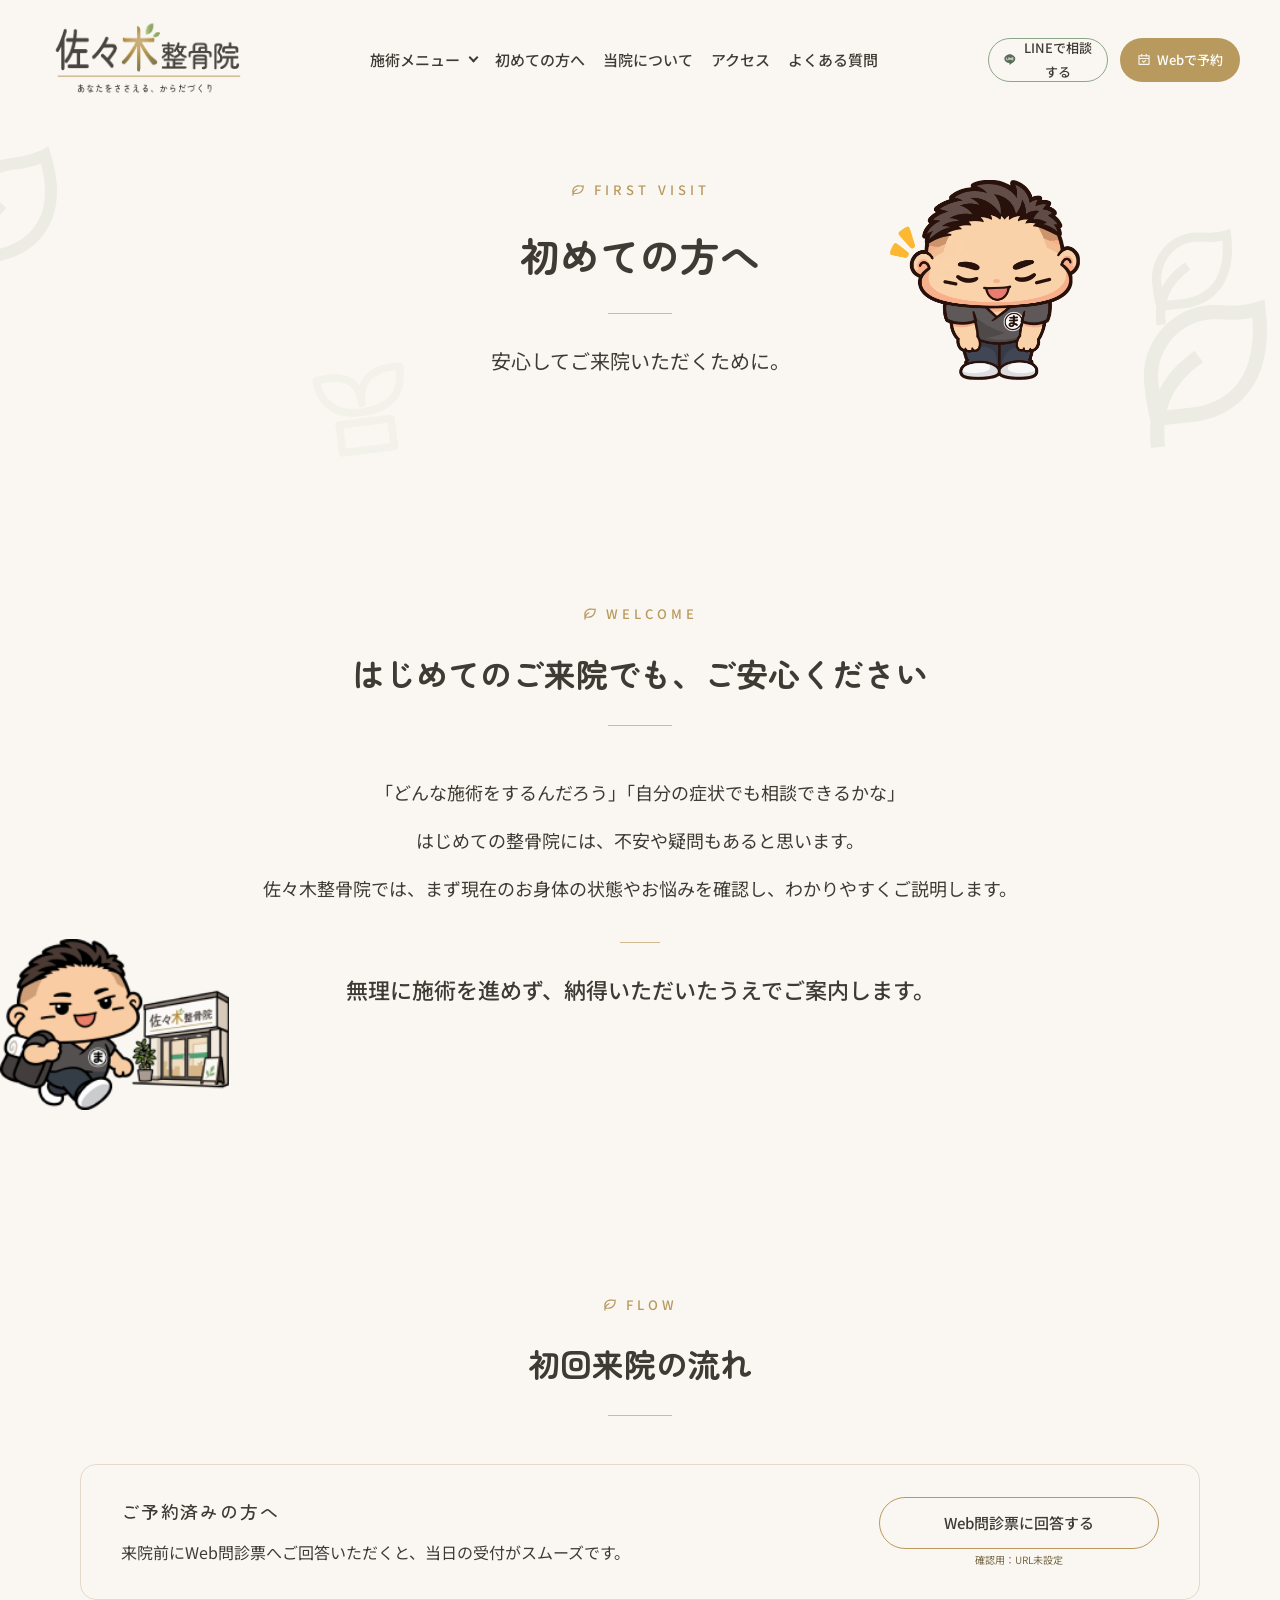
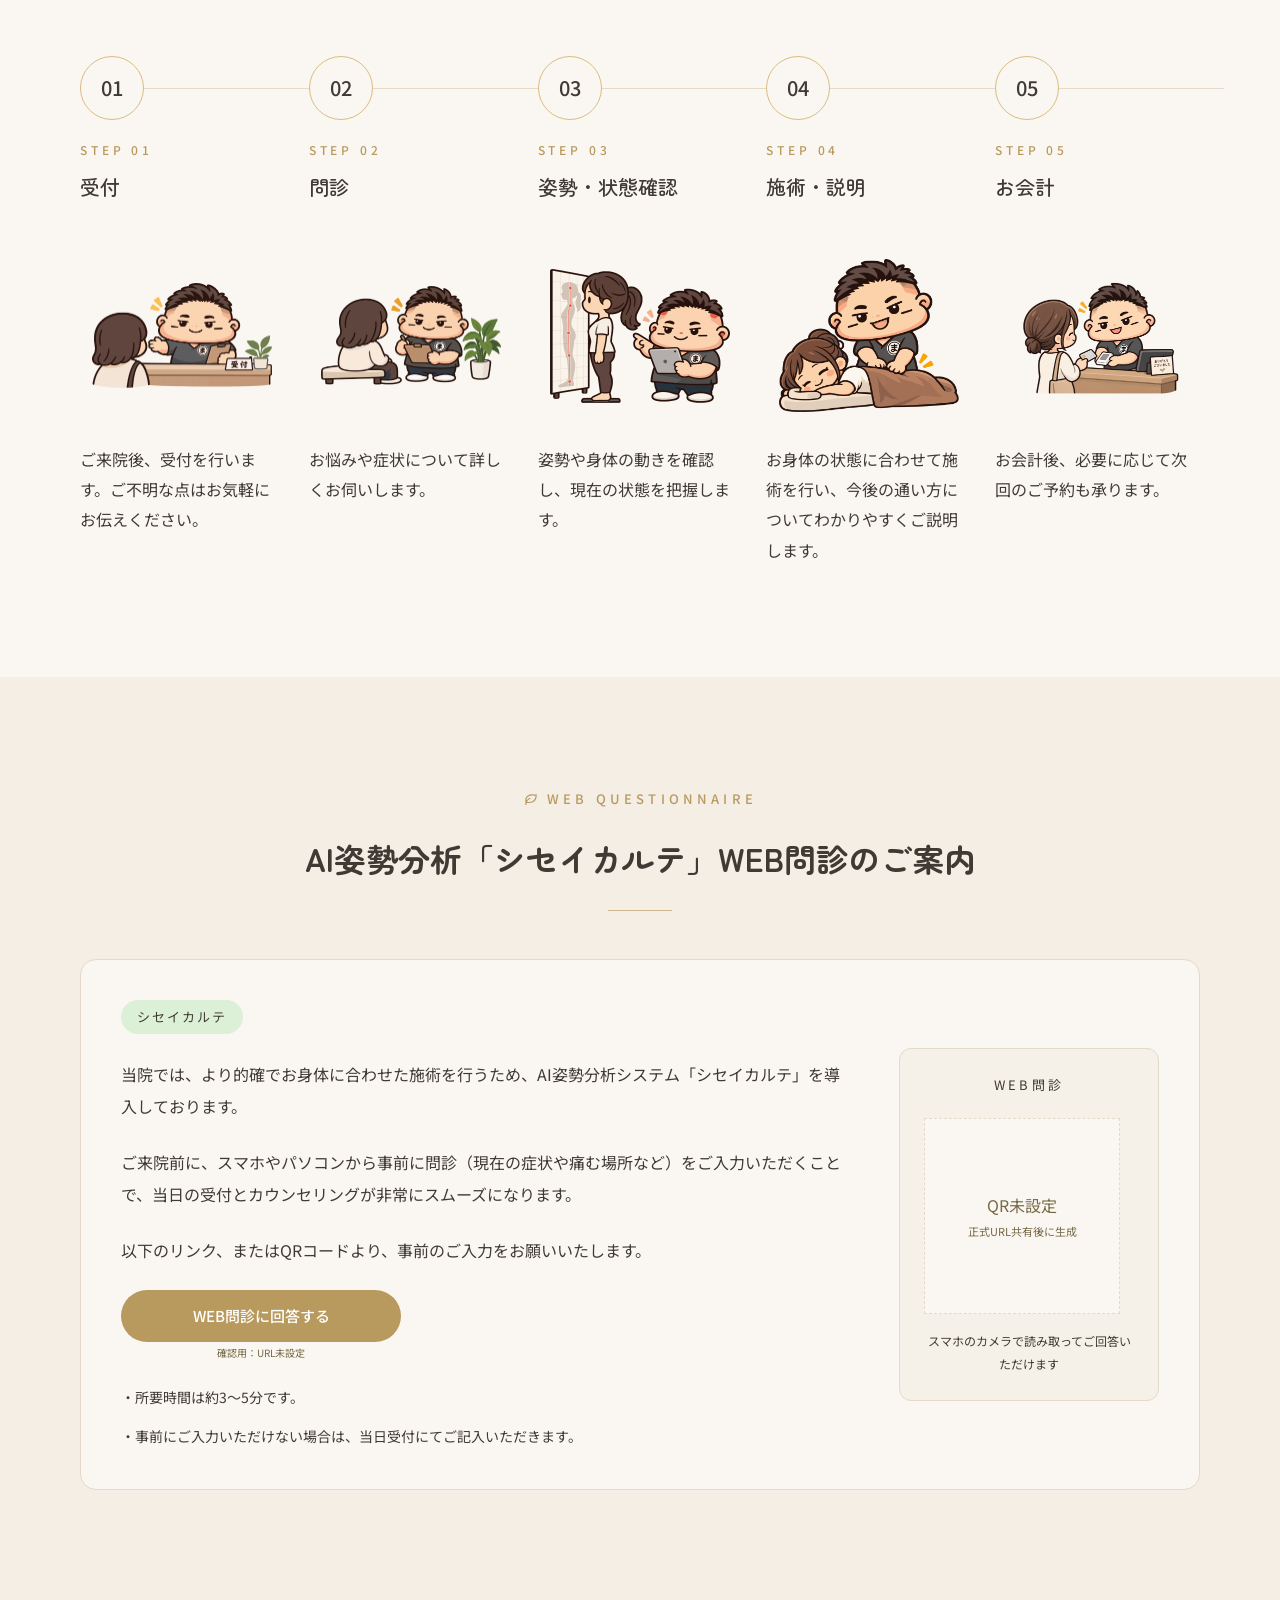
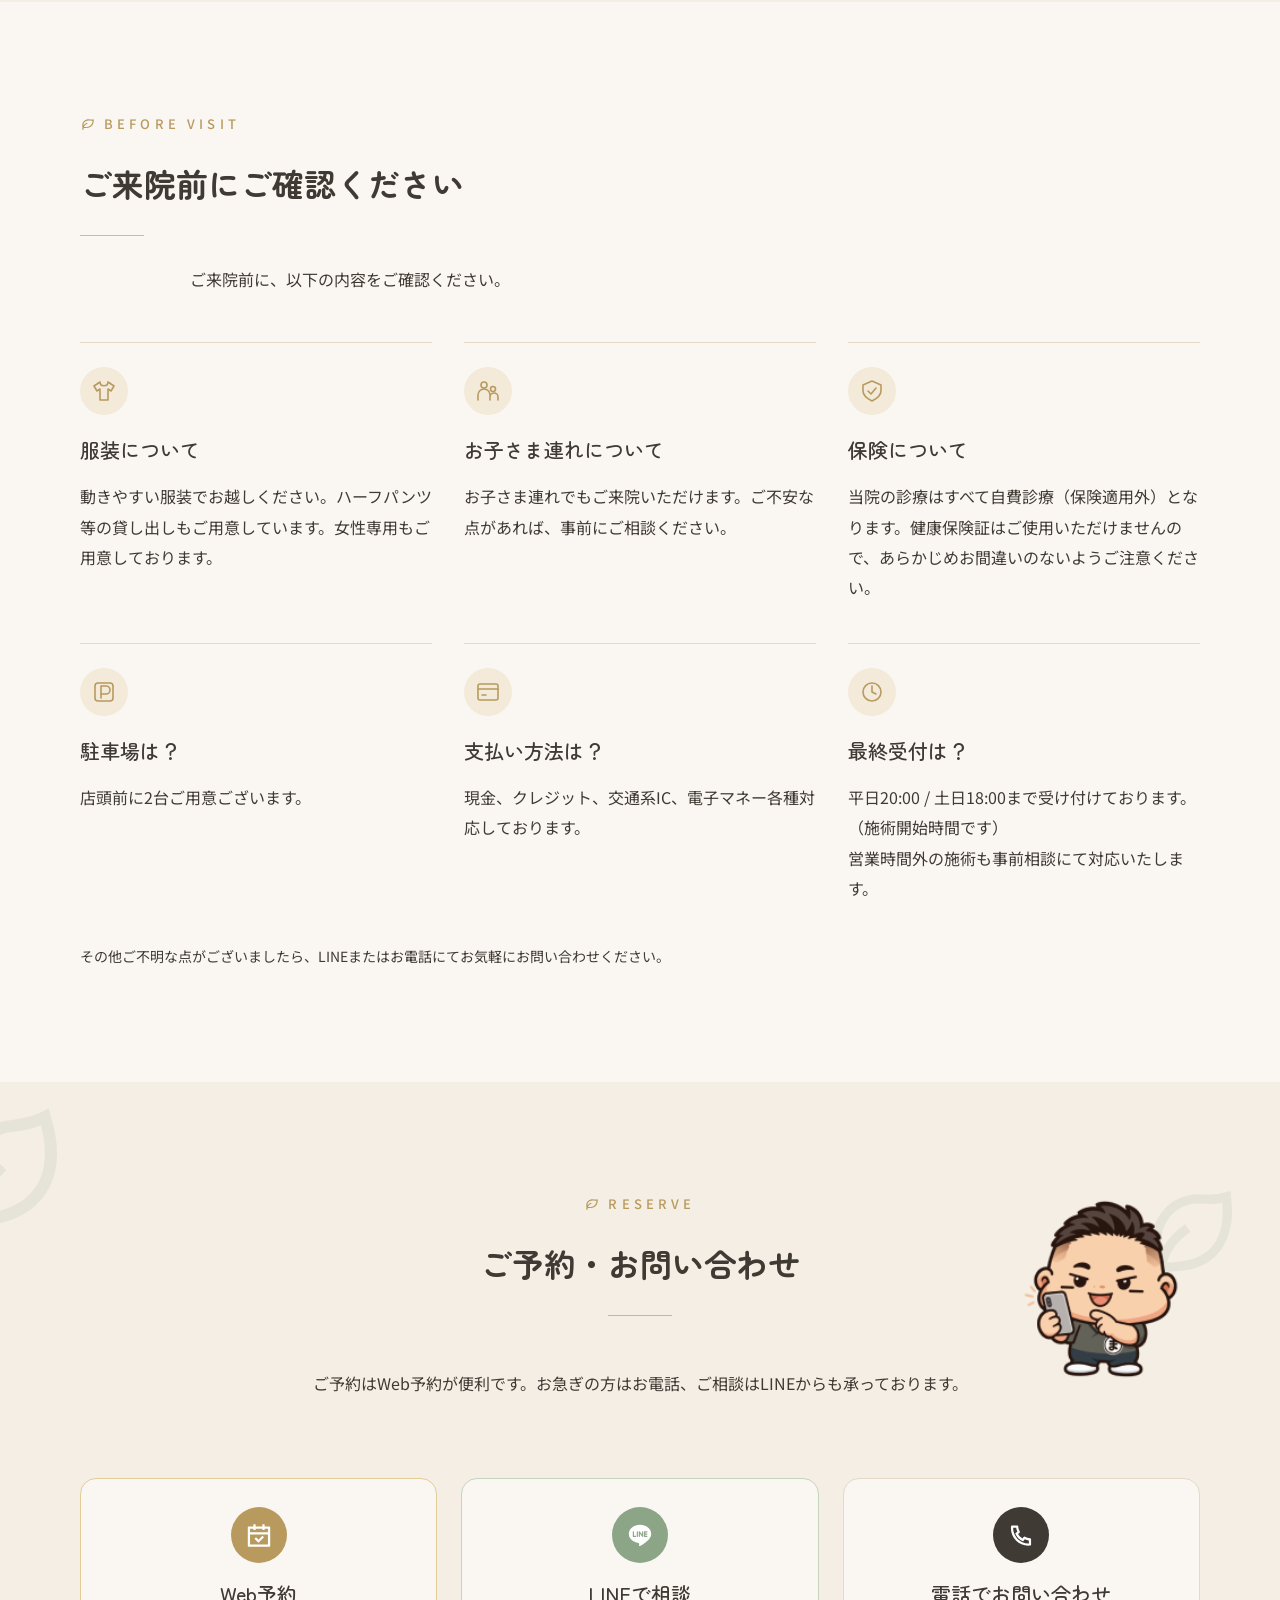
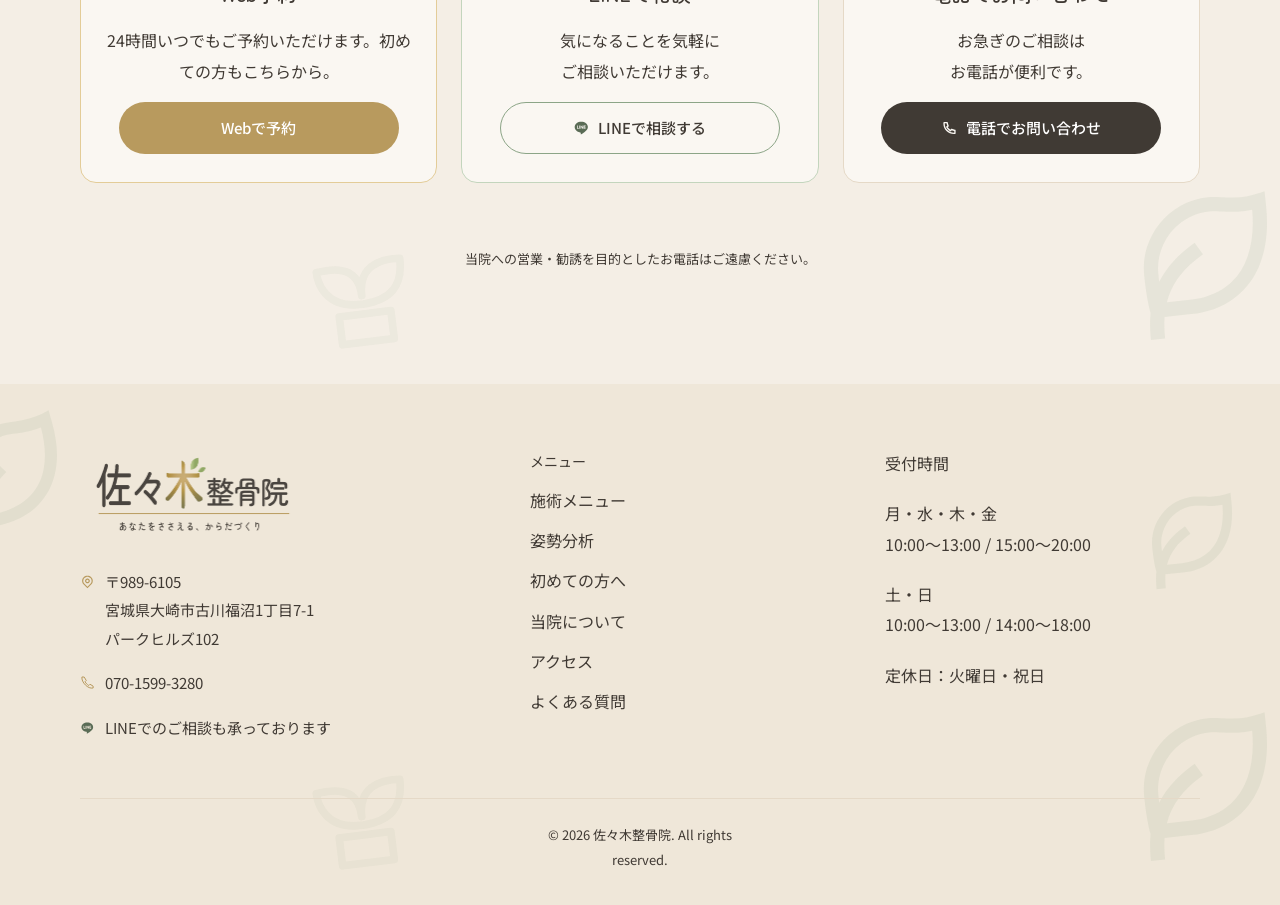
==== first.html @ aad19b83 "Publish approved website preview" ====
<!doctype html>
<html lang="ja">
<head>
  <meta charset="utf-8"><meta name="viewport" content="width=device-width, initial-scale=1">
  <title>初めての方へ｜佐々木整骨院</title>
  <meta name="description" content="佐々木整骨院の初回来院の流れ、WEB問診、服装やお支払い方法など、ご来院前のご案内。">
  <meta name="robots" content="noindex, nofollow">
  <script>if(new URLSearchParams(location.search).get('export')==='1')document.documentElement.dataset.export='true';</script>
  <link rel="stylesheet" href="./assets/css/fonts.css">
  <link rel="stylesheet" href="./assets/css/tokens.css"><link rel="stylesheet" href="./assets/css/base.css"><link rel="stylesheet" href="./assets/css/components.css"><link rel="stylesheet" href="./assets/css/motion.css"><link rel="stylesheet" href="./assets/css/pages/first.css">
  <script type="module" src="./assets/js/main.js"></script>
</head>
<body class="page-first">
  <a href="#main-content" class="skip-link">本文へ移動</a>
  <header class="site-header" data-header>
<div class="header-container">
  <a class="brand" href="./index.html" aria-label="佐々木整骨院 トップページ">

<img src="./images/site-footer__logo-image-d5512c13.png" alt="佐々木整骨院" class="" width="268" height="112" loading="eager" decoding="async">
</a>
  <nav class="desktop-nav" aria-label="メインナビゲーション" data-desktop-nav>
    <div class="dropdown-parent"><button class="nav-toggle" data-dropdown-toggle aria-expanded="false" aria-controls="desktop-dropdown">施術メニュー <span class="chevron" aria-hidden="true"></span></button>
    <div id="desktop-dropdown" class="desktop-dropdown" data-dropdown hidden><a href="./treatment.html">施術メニュー一覧</a><a href="./posture.html">姿勢分析</a><a href="./treatment.html#seitai">整体</a><a href="./treatment.html#ems">EMS</a><a href="./hydrogen.html">水素吸入</a><a href="./treatment.html#cupping">カッピング</a></div></div>
    <a href="./first.html" aria-current="page">初めての方へ</a><a href="./index.html#about">当院について</a><a href="./index.html#access">アクセス</a><a href="./index.html#faq">よくある質問</a>
  </nav>
  <div class="header-actions">



<a class="button button--line" href="https://lin.ee/tBGermr" data-external="line" target="_blank" rel="noopener noreferrer"><img src="./images/icon-74-290.svg" class="icon " alt="" width="24" height="24">LINEで相談する<span class="sr-only">（新しいタブで開きます）</span></a>





<a class="button button--gold" href="https://sasaki-seikotsuin-majin.jp/lp/" data-external="web" target="_blank" rel="noopener noreferrer"><img src="./images/icon-74-337.svg" class="icon " alt="" width="24" height="24">Webで予約<span class="sr-only">（新しいタブで開きます）</span></a>

</div>
  <button class="menu-toggle" data-menu-toggle aria-expanded="false" aria-controls="mobile-menu" aria-label="メニューを開く"><span></span><span></span><span></span></button>
</div>
</header>
<div class="menu-overlay" data-menu-overlay hidden></div>
<div id="mobile-menu" class="mobile-menu" role="dialog" aria-modal="true" aria-label="サイトメニュー" tabindex="-1" data-mobile-menu hidden>
  <div class="mobile-menu__header"><a href="./index.html" aria-label="佐々木整骨院 トップページ">

<img src="./images/site-footer__logo-image-d5512c13.png" alt="佐々木整骨院" class="" width="192" height="80" loading="eager" decoding="async">
</a><button class="menu-close" data-menu-close aria-label="メニューを閉じる">×</button></div>
  <nav aria-label="スマートフォン用ナビゲーション"><button class="submenu-toggle" data-submenu-toggle aria-controls="mobile-submenu" aria-expanded="false">施術メニュー<span aria-hidden="true">＋</span></button><div id="mobile-submenu" class="mobile-submenu" hidden><a href="./treatment.html">施術メニュー一覧</a><a href="./posture.html">姿勢分析</a><a href="./treatment.html#seitai">整体</a><a href="./treatment.html#ems">EMS</a><a href="./hydrogen.html">水素吸入</a><a href="./treatment.html#cupping">カッピング</a></div><a class="mobile-nav-link" href="./first.html" aria-current="page">初めての方へ</a><a class="mobile-nav-link" href="./index.html#about">当院について</a><a class="mobile-nav-link" href="./index.html#access">アクセス</a><a class="mobile-nav-link" href="./index.html#faq">よくある質問</a></nav>
  <p class="mobile-menu__label">ご予約・お問い合わせ</p><div class="mobile-menu__actions">



<a class="button button--gold" href="https://sasaki-seikotsuin-majin.jp/lp/" data-external="web" target="_blank" rel="noopener noreferrer">Webで予約<span class="sr-only">（新しいタブで開きます）</span></a>





<a class="button button--line" href="https://lin.ee/tBGermr" data-external="line" target="_blank" rel="noopener noreferrer"><img src="./images/icon-74-290.svg" class="icon " alt="" width="24" height="24">LINEで相談する<span class="sr-only">（新しいタブで開きます）</span></a>

<a class="button button--dark" href="tel:07015993280"><img src="./images/icon-74-372.svg" class="icon " alt="" width="24" height="24">電話でお問い合わせ</a></div>
</div>
<noscript><nav class="no-js-nav" aria-label="ページ一覧"><a href="./treatment.html">施術メニュー一覧</a><a href="./posture.html">姿勢分析</a><a href="./treatment.html#seitai">整体</a><a href="./treatment.html#ems">EMS</a><a href="./hydrogen.html">水素吸入</a><a href="./treatment.html#cupping">カッピング</a><a href="./first.html">初めての方へ</a><a href="./index.html#about">当院について</a><a href="./index.html#access">アクセス</a><a href="./index.html#faq">よくある質問</a></nav></noscript>

  <main id="main-content" tabindex="-1">

<section class="page-hero decorated" aria-labelledby="page-title"><div class="decorations" aria-hidden="true"><img class="leaf leaf--one" src="./images/icon-87-319.svg" alt=""><img class="leaf leaf--two" src="./images/icon-87-319.svg" alt=""><img class="leaf leaf--three" src="./images/icon-87-319.svg" alt=""><svg class="sprout" viewBox="0 0 100 120" fill="none"><path d="M48 74C14 74 10 49 10 40c28-4 39 6 39 26C49 40 68 34 88 36c0 25-12 37-39 38Zm-22 9h48v26H26z" stroke="currentColor" stroke-width="7" stroke-linejoin="round"/></svg></div><div class="container"><div class="page-hero__title"><p class="eyebrow"><img src="./images/icon-87-364.svg" class="icon " alt="" width="24" height="24"> FIRST VISIT</p><h1 id="page-title">初めての方へ</h1><span class="heading-rule" aria-hidden="true"></span>

<img src="./images/majinkun_first-hero_greeting-624dccf8.png" alt="" class="page-hero__image" width="378" height="396" loading="eager" decoding="async">
</div><p class="page-hero__lead">安心してご来院いただくために。</p></div></section>


<section class="section welcome" data-reveal><div class="container">
<div class="section-heading center">
  <p class="eyebrow"><img src="./images/icon-87-364.svg" class="icon " alt="" width="24" height="24"> WELCOME</p>
  <h2>はじめてのご来院でも、ご安心ください</h2><span class="heading-rule" aria-hidden="true"></span>
  
</div>
<div class="welcome-copy"><p>「どんな施術をするんだろう」「自分の症状でも相談できるかな」</p><p>はじめての整骨院には、不安や疑問もあると思います。</p><p>佐々木整骨院では、まず現在のお身体の状態やお悩みを確認し、わかりやすくご説明します。</p><span class="heading-rule"></span><p class="lead">無理に施術を進めず、納得いただいたうえでご案内します。</p></div>

<img src="./images/majinkun_flow_visit-ef6ac5f1.png" alt="" class="welcome-image" width="229" height="172" loading="lazy" decoding="async">
</div></section>



<section class="section first-flow" data-reveal><div class="container">
<div class="section-heading center">
  <p class="eyebrow"><img src="./images/icon-87-364.svg" class="icon " alt="" width="24" height="24"> FLOW</p>
  <h2>初回来院の流れ</h2><span class="heading-rule" aria-hidden="true"></span>
  
</div>
<div class="questionnaire-callout"><div><h3>ご予約済みの方へ</h3><p>来院前にWeb問診票へご回答いただくと、当日の受付がスムーズです。</p></div>



<span class="unavailable-wrap"><span class="button button--outline is-unavailable" role="link" aria-disabled="true" data-unconfigured="questionnaire">Web問診票に回答する</span><small class="unconfigured-note">確認用：URL未設定</small></span>

</div><ol class="flow-grid " style="--steps:5"><li><span class="step-number">01</span><p class="eyebrow">STEP 01</p><h3>受付</h3>

<img src="./images/majinkun_first-flow_reception-efd35d1e.png" alt="" class="flow-image" width="360" height="211" loading="lazy" decoding="async">
<p>ご来院後、受付を行います。ご不明な点はお気軽にお伝えください。</p></li><li><span class="step-number">02</span><p class="eyebrow">STEP 02</p><h3>問診</h3>

<img src="./images/majinkun_first-flow_questionnaire-e007af46.png" alt="" class="flow-image" width="360" height="199" loading="lazy" decoding="async">
<p>お悩みや症状について詳しくお伺いします。</p></li><li><span class="step-number">03</span><p class="eyebrow">STEP 03</p><h3>姿勢・状態確認</h3>

<img src="./images/majinkun_first-flow_assessment-b57fd31c.png" alt="" class="flow-image" width="360" height="268" loading="lazy" decoding="async">
<p>姿勢や身体の動きを確認し、現在の状態を把握します。</p></li><li><span class="step-number">04</span><p class="eyebrow">STEP 04</p><h3>施術・説明</h3>

<img src="./images/majinkun_first-flow_treatment-18ef93f2.png" alt="" class="flow-image" width="331" height="280" loading="lazy" decoding="async">
<p>お身体の状態に合わせて施術を行い、今後の通い方についてわかりやすくご説明します。</p></li><li><span class="step-number">05</span><p class="eyebrow">STEP 05</p><h3>お会計</h3>

<img src="./images/majinkun_first-flow_payment-bc513d0f.png" alt="" class="flow-image" width="360" height="241" loading="lazy" decoding="async">
<p>お会計後、必要に応じて次回のご予約も承ります。</p></li></ol></div></section>



<section class="section questionnaire section--reserve" id="questionnaire" data-reveal><div class="container">
<div class="section-heading center">
  <p class="eyebrow"><img src="./images/icon-87-364.svg" class="icon " alt="" width="24" height="24"> WEB QUESTIONNAIRE</p>
  <h2>AI姿勢分析「シセイカルテ」WEB問診のご案内</h2><span class="heading-rule" aria-hidden="true"></span>
  
</div>
<div class="questionnaire-card"><div class="copy"><p class="questionnaire-badge">シセイカルテ</p><p>当院では、より的確でお身体に合わせた施術を行うため、AI姿勢分析システム「シセイカルテ」を導入しております。</p><p>ご来院前に、スマホやパソコンから事前に問診（現在の症状や痛む場所など）をご入力いただくことで、当日の受付とカウンセリングが非常にスムーズになります。</p><p>以下のリンク、またはQRコードより、事前のご入力をお願いいたします。</p>



<span class="unavailable-wrap"><span class="button button--gold is-unavailable" role="link" aria-disabled="true" data-unconfigured="questionnaire">WEB問診に回答する</span><small class="unconfigured-note">確認用：URL未設定</small></span>

<ul class="questionnaire-notes"><li>・所要時間は約3〜5分です。</li><li>・事前にご入力いただけない場合は、当日受付にてご記入いただきます。</li></ul></div><div class="qr-panel"><p>WEB問診</p><div class="qr-unset" data-unconfigured="questionnaire"><span>QR未設定</span><small>正式URL共有後に生成</small></div><p>スマホのカメラで読み取ってご回答いただけます</p></div></div></div></section>



<section class="section before-visit" data-reveal><div class="container">
<div class="section-heading left">
  <p class="eyebrow"><img src="./images/icon-87-364.svg" class="icon " alt="" width="24" height="24"> BEFORE VISIT</p>
  <h2>ご来院前にご確認ください</h2><span class="heading-rule" aria-hidden="true"></span>
  <p class="section-lead">ご来院前に、以下の内容をご確認ください。</p>
</div>
<div class="before-grid"><article><span class="round-icon"><svg class="icon" aria-hidden="true" viewBox="0 0 24 24" fill="none" stroke="currentColor" stroke-width="1.6" stroke-linecap="round" stroke-linejoin="round"><path d="m8 3-6 4 3 5 3-2v11h8V10l3 2 3-5-6-4c0 5-8 5-8 0Z"/></svg></span><h3>服装について</h3><p>動きやすい服装でお越しください。ハーフパンツ等の貸し出しもご用意しています。女性専用もご用意しております。</p></article><article><span class="round-icon"><svg class="icon" aria-hidden="true" viewBox="0 0 24 24" fill="none" stroke="currentColor" stroke-width="1.6" stroke-linecap="round" stroke-linejoin="round"><circle cx="8" cy="6" r="3"/><circle cx="17" cy="10" r="2.5"/><path d="M2 21v-5a6 6 0 0 1 12 0v5m0 0v-3a4 4 0 0 1 8 0v3"/></svg></span><h3>お子さま連れについて</h3><p>お子さま連れでもご来院いただけます。ご不安な点があれば、事前にご相談ください。</p></article><article><span class="round-icon"><svg class="icon" aria-hidden="true" viewBox="0 0 24 24" fill="none" stroke="currentColor" stroke-width="1.6" stroke-linecap="round" stroke-linejoin="round"><path d="m12 2 9 4v6c0 5-5 8-9 10-4-2-9-5-9-10V6Z"/><path d="m8 12 3 3 5-6"/></svg></span><h3>保険について</h3><p>当院の診療はすべて自費診療（保険適用外）となります。健康保険証はご使用いただけませんので、あらかじめお間違いのないようご注意ください。</p></article><article><span class="round-icon"><svg class="icon" aria-hidden="true" viewBox="0 0 24 24" fill="none" stroke="currentColor" stroke-width="1.6" stroke-linecap="round" stroke-linejoin="round"><rect x="3" y="3" width="18" height="18" rx="3"/><path d="M9 18V6h5a4 4 0 0 1 0 8H9"/></svg></span><h3>駐車場は？</h3><p>店頭前に2台ご用意ございます。</p></article><article><span class="round-icon"><svg class="icon" aria-hidden="true" viewBox="0 0 24 24" fill="none" stroke="currentColor" stroke-width="1.6" stroke-linecap="round" stroke-linejoin="round"><rect x="2" y="4" width="20" height="16" rx="2"/><path d="M2 9h20M6 15h4"/></svg></span><h3>支払い方法は？</h3><p>現金、クレジット、交通系IC、電子マネー各種対応しております。</p></article><article><span class="round-icon"><svg class="icon" aria-hidden="true" viewBox="0 0 24 24" fill="none" stroke="currentColor" stroke-width="1.6" stroke-linecap="round" stroke-linejoin="round"><circle cx="12" cy="12" r="9"/><path d="M12 6v6l4 2"/></svg></span><h3>最終受付は？</h3><p>平日20:00 / 土日18:00まで受け付けております。（施術開始時間です）
営業時間外の施術も事前相談にて対応いたします。</p></article></div><p class="before-note">その他ご不明な点がございましたら、LINEまたはお電話にてお気軽にお問い合わせください。</p></div></section>


<section class="reservation decorated" id="reservation" data-reveal>
<div class="decorations" aria-hidden="true"><img class="leaf leaf--one" src="./images/icon-87-319.svg" alt=""><img class="leaf leaf--two" src="./images/icon-87-319.svg" alt=""><img class="leaf leaf--three" src="./images/icon-87-319.svg" alt=""><svg class="sprout" viewBox="0 0 100 120" fill="none"><path d="M48 74C14 74 10 49 10 40c28-4 39 6 39 26C49 40 68 34 88 36c0 25-12 37-39 38Zm-22 9h48v26H26z" stroke="currentColor" stroke-width="7" stroke-linejoin="round"/></svg></div><div class="container">


<img src="./images/majinkun_flow_phone-0f6075c5.png" alt="" class="reservation-mascot" width="190" height="190" loading="lazy" decoding="async">


<div class="section-heading center">
  <p class="eyebrow"><img src="./images/icon-87-364.svg" class="icon " alt="" width="24" height="24"> RESERVE</p>
  <h2>ご予約・お問い合わせ</h2><span class="heading-rule" aria-hidden="true"></span>
  
</div>

<p class="reservation-intro">ご予約はWeb予約が便利です。お急ぎの方はお電話、ご相談はLINEからも承っております。</p>
<div class="reservation-grid">
 <article class="reservation-card reservation-card--web"><span class="round-icon"><img src="./images/icon-74-337.svg" class="icon " alt="" width="24" height="24"></span><h3>Web予約</h3><p>24時間いつでもご予約いただけます。初めての方もこちらから。</p>



<a class="button button--gold" href="https://sasaki-seikotsuin-majin.jp/lp/" data-external="web" target="_blank" rel="noopener noreferrer">Webで予約<span class="sr-only">（新しいタブで開きます）</span></a>

</article>
 <article class="reservation-card reservation-card--line"><span class="round-icon"><img src="./images/icon-74-354.svg" class="icon " alt="" width="24" height="24"></span><h3>LINEで相談</h3><p>気になることを気軽に<br>ご相談いただけます。</p>



<a class="button button--line" href="https://lin.ee/tBGermr" data-external="line" target="_blank" rel="noopener noreferrer"><img src="./images/icon-74-290.svg" class="icon " alt="" width="24" height="24">LINEで相談する<span class="sr-only">（新しいタブで開きます）</span></a>

</article>
 <article class="reservation-card reservation-card--phone"><span class="round-icon"><img src="./images/icon-74-372.svg" class="icon " alt="" width="24" height="24"></span><h3>電話でお問い合わせ</h3><p>お急ぎのご相談は<br>お電話が便利です。</p><a class="button button--dark" href="tel:07015993280"><img src="./images/icon-74-372.svg" class="icon " alt="" width="24" height="24">電話でお問い合わせ</a></article>
</div><p class="reservation-note">当院への営業・勧誘を目的としたお電話はご遠慮ください。</p>
</div></section>
</main>
  <footer class="site-footer decorated" data-site-footer><div class="decorations" aria-hidden="true"><img class="leaf leaf--one" src="./images/icon-87-319.svg" alt=""><img class="leaf leaf--two" src="./images/icon-87-319.svg" alt=""><img class="leaf leaf--three" src="./images/icon-87-319.svg" alt=""><svg class="sprout" viewBox="0 0 100 120" fill="none"><path d="M48 74C14 74 10 49 10 40c28-4 39 6 39 26C49 40 68 34 88 36c0 25-12 37-39 38Zm-22 9h48v26H26z" stroke="currentColor" stroke-width="7" stroke-linejoin="round"/></svg></div><div class="container"><div class="footer-grid">
<div class="footer-contact"><a href="./index.html">

<img src="./images/site-footer__logo-image-d5512c13.png" alt="佐々木整骨院" class="footer-logo" width="230" height="96" loading="lazy" decoding="async">
</a><address><p><img src="./images/icon-87-852.svg" class="icon " alt="" width="24" height="24"><span>〒989-6105<br>宮城県大崎市古川福沼1丁目7-1<br>パークヒルズ102</span></p><p><svg class="icon" aria-hidden="true" viewBox="0 0 24 24" fill="none" stroke="currentColor" stroke-width="1.6" stroke-linecap="round" stroke-linejoin="round"><path d="m7 3 3 5-2 2c2 3 3 4 6 6l2-2 5 3v3c-8 2-19-9-18-17z"/></svg><a href="tel:07015993280">070-1599-3280</a></p><p><img src="./images/icon-74-290.svg" class="icon " alt="" width="24" height="24"><span>LINEでのご相談も承っております</span></p></address></div>
<nav class="footer-nav" aria-label="フッターメニュー"><p>メニュー</p><a href="./treatment.html">施術メニュー</a><a href="./posture.html">姿勢分析</a><a href="./first.html">初めての方へ</a><a href="./index.html#about">当院について</a><a href="./index.html#access">アクセス</a><a href="./index.html#faq">よくある質問</a></nav>
<div class="footer-hours"><p>受付時間</p><p>月・水・木・金<br>10:00〜13:00 / 15:00〜20:00</p><p>土・日<br>10:00〜13:00 / 14:00〜18:00</p><p>定休日：火曜日・祝日</p></div>
</div><p class="copyright">© 2026 佐々木整骨院. All rights<br> reserved.</p></div></footer>

</body></html>
---- assets/css/fonts.css ----
/* Google Fonts official distributions. License files accompany the fonts. */
@font-face {
  font-family:'Noto Sans JP';
  font-style:normal;
  font-weight:400;
  font-display:swap;
  src:url('../fonts/noto-sans-jp-400.ttf') format('truetype')
}
@font-face {
  font-family:'Noto Sans JP';
  font-style:normal;
  font-weight:500;
  font-display:swap;
  src:url('../fonts/noto-sans-jp-500.ttf') format('truetype')
}
@font-face {
  font-family:'Noto Sans JP';
  font-style:normal;
  font-weight:700;
  font-display:swap;
  src:url('../fonts/noto-sans-jp-700.ttf') format('truetype')
}
@font-face {
  font-family:'Zen Maru Gothic';
  font-style:normal;
  font-weight:500;
  font-display:swap;
  src:url('../fonts/zen-maru-gothic-500.ttf') format('truetype')
}
@font-face {
  font-family:'Zen Maru Gothic';
  font-style:normal;
  font-weight:700;
  font-display:swap;
  src:url('../fonts/zen-maru-gothic-700.ttf') format('truetype')
}
---- assets/css/tokens.css ----
:root {
  --text:#403a34;
  --gold:#b89a5e;
  --paper:#faf7f2;
  --beige:#f5f1e8;
  --reserve:#f4eee5;
  --footer:#efe7d9;
  --line:#e5d9c7;
  --green:#8ca587;
  --content:1120px;
  --section:112px;
  --radius:12px;
  --header-height:120px;
  color-scheme:light
}
@media(max-width:767px) {
  :root {
    --section:64px;
    --header-height:73px
  }
}
---- assets/css/base.css ----
*,*::before,*::after {
  box-sizing:border-box
}
html {
  scroll-behavior:smooth;
  scroll-padding-top:90px
}
body {
  margin:0;
  background:var(--paper);
  color:var(--text);
  font-family:'Noto Sans JP',sans-serif;
  font-size:16px;
  font-weight:400;
  line-height:1.9;
  overflow-wrap:anywhere
}
h1,h2,h3,h4 {
  font-family:'Zen Maru Gothic',sans-serif;
  font-weight:700;
  line-height:1.5;
  margin:0
}
h1 {
  font-size:40px
}
h2 {
  font-size:32px
}
h3 {
  font-size:22px
}
p {
  margin:0 0 20px
}
p:last-child {
  margin-bottom:0
}
a {
  color:inherit;
  text-decoration:none
}
button {
  font:inherit;
  color:inherit;
  cursor:pointer
}
button,a {
  -webkit-tap-highlight-color:transparent
}
button {
  background:none;
  border:0
}
img {
  max-width:100%;
  height:auto;
  display:block;
  object-fit:contain
}
svg {
  max-width:100%
}
ul,ol {
  padding:0;
  margin:0;
  list-style:none
}
figure {
  margin:0
}
address {
  font-style:normal
}
small {
  font-size:13px
}
strong {
  font-weight:700
}
section[id] {
  scroll-margin-top:96px
}
main {
  padding-top:120px;
  outline:none
}
.container {
  width:calc(100% - 80px);
  max-width:var(--content);
  margin-inline:auto;
  position:relative
}
.section {
  padding-block:var(--section)
}
.section--beige {
  background:var(--beige)
}
.section--reserve {
  background:var(--reserve)
}
.center {
  text-align:center
}
.two-columns {
  display:grid;
  grid-template-columns:1fr 1fr;
  gap:56px;
  align-items:center
}
.copy p {
  margin-bottom:24px;
  line-height:2
}
.copy p:last-child {
  margin-bottom:0
}
.copy .lead {
  font-size:20px;
  font-weight:500;
  line-height:1.8
}
.card {
  padding:32px;
  border:1px solid var(--line);
  border-radius:16px;
  background:var(--paper)
}
.card-grid {
  display:grid;
  grid-template-columns:repeat(3,minmax(0,1fr));
  gap:24px
}
.card-grid--two {
  grid-template-columns:repeat(2,minmax(0,1fr))
}
.section-heading {
  margin-bottom:48px
}
.section-heading.left {
  text-align:left
}
.section-heading.center {
  text-align:center
}
.eyebrow {
  display:flex;
  align-items:center;
  justify-content:center;
  gap:8px;
  color:var(--gold);
  font-size:13px;
  font-weight:500;
  letter-spacing:.32em;
  line-height:1.6;
  margin-bottom:24px
}
.eyebrow .icon {
  width:16px;
  height:16px
}
.left .eyebrow {
  justify-content:flex-start
}
.heading-rule {
  display:block;
  height:1px;
  width:64px;
  background:var(--gold);
  opacity:.65;
  margin:28px auto 0
}
.left .heading-rule {
  margin-left:0
}
.section-lead {
  max-width:900px;
  margin:28px auto 0;
  line-height:1.9
}
.icon {
  width:24px;
  height:24px;
  object-fit:contain;
  display:inline-block;
  flex-shrink:0;
  vertical-align:middle
}
.sr-only {
  position:absolute;
  width:1px;
  height:1px;
  padding:0;
  margin:-1px;
  overflow:hidden;
  clip:rect(0,0,0,0);
  white-space:nowrap;
  border:0
}
.skip-link {
  position:fixed;
  z-index:1000;
  top:8px;
  left:8px;
  transform:translateY(-180%);
  background:var(--text);
  color:white;
  padding:10px 20px
}
.skip-link:focus {
  transform:translateY(0)
}
:focus-visible {
  outline:3px solid #765b29;
  outline-offset:5px
}
.no-js-nav {
  padding:100px 20px 20px;
  display:flex;
  gap:16px;
  flex-wrap:wrap;
  border-bottom:1px solid var(--line)
}
[hidden] {
  display:none!important
}
.actions {
  display:flex;
  gap:12px;
  align-items:flex-start;
  margin-top:32px
}
.actions.center {
  justify-content:center
}
.section-bottom {
  margin-top:40px;
  text-align:center
}
.pill {
  display:inline-flex;
  padding:10px 22px;
  border:1px solid #e8d6ab;
  border-radius:99px;
  color:var(--gold);
  background:#fbf6e6;
  font-size:16px
}
.notes {
  font-size:13px;
  line-height:1.9
}
.notes p {
  margin-bottom:12px
}
.note-box {
  border:1px solid var(--line);
  border-radius:12px;
  padding:24px 40px;
  background:var(--paper)
}
.check-list {
  border-top:1px solid var(--line);
  padding-top:24px;
  margin-top:32px;
  display:grid;
  gap:12px
}
.check-list li {
  display:flex;
  align-items:center;
  gap:12px
}
.check-list .round-icon {
  background:#dcefd7;
  width:48px;
  height:48px
}
.feature-image {
  background:var(--beige);
  border:1px solid var(--line);
  border-radius:16px;
  overflow:hidden;
  min-width:0
}
.feature-image img {
  width:100%;
  max-height:450px
}
.title-icon {
  display:flex;
  justify-content:center;
  align-items:center;
  background:#f7ebc9;
  color:var(--gold);
  border-radius:50%;
  width:72px;
  height:72px;
  font-size:30px;
  margin:0 auto 28px
}
.rounded-image {
  border-radius:12px;
  width:100%
}
.two-columns>*,.card-grid>*,.questionnaire-card>*,.access-grid>*,.experience-panel>* {
  min-width:0
}
.phone-outline {
  color:var(--gold)
}
@media(max-width:1100px) and (min-width:768px) {
  .container {
    width:calc(100% - 64px)
  }
  .two-columns {
    gap:32px
  }
  h1 {
    font-size:36px
  }
  h2 {
    font-size:30px
  }
  .card {
    padding:24px
  }
}
@media(max-width:767px) {
  body {
    font-size:15px;
    line-height:1.9
  }
  main {
    padding-top:73px
  }
  .container {
    width:calc(100% - 40px)
  }
  h1 {
    font-size:28px
  }
  h2 {
    font-size:24px
  }
  h3 {
    font-size:20px
  }
  .two-columns,.card-grid,.card-grid--two {
    grid-template-columns:1fr;
    gap:32px
  }
  .section-heading {
    margin-bottom:40px
  }
  .eyebrow {
    font-size:12px;
    letter-spacing:.3em;
    margin-bottom:24px
  }
  .heading-rule {
    margin-top:24px
  }
  .section-lead {
    font-size:15px;
    margin-top:24px
  }
  .copy .lead {
    font-size:18px
  }
  .card {
    padding:24px
  }
  .actions {
    flex-direction:column;
    align-items:stretch;
    gap:12px
  }
  .section-bottom {
    margin-top:32px
  }
  .note-box {
    padding:24px
  }
  .pill {
    font-size:14px;
    max-width:100%
  }
  .feature-image img {
    max-height:none
  }
  .title-icon {
    width:64px;
    height:64px
  }
  .notes {
    font-size:12px
  }
  section[id] {
    scroll-margin-top:89px
  }
}
---- assets/css/components.css ----
.site-header {
  height:120px;
  background:rgba(250,247,242,.8);
  position:fixed;
  top:0;
  left:0;
  right:0;
  z-index:100;
  border-bottom:1px solid transparent;
  transition:height 300ms ease-out,background 300ms ease-out,box-shadow 300ms ease-out
}
.header-container {
  max-width:1280px;
  width:calc(100% - 80px);
  height:100%;
  margin:auto;
  display:flex;
  gap:40px;
  align-items:center;
  justify-content:space-between
}
.brand {
  display:block;
  flex:0 0 268px
}
.brand img {
  width:268px;
  height:111.67px;
  transition:height 300ms ease-out,width 300ms ease-out
}
.desktop-nav {
  display:flex;
  align-items:center;
  gap:32px;
  white-space:nowrap;
  font-size:15px;
  font-weight:500
}
.desktop-nav a,.nav-toggle {
  font-size:15px;
  line-height:24px;
  display:flex;
  align-items:center;
  min-height:44px;
  padding:0
}
.desktop-nav a:hover,.nav-toggle:hover {
  color:var(--gold)
}
.chevron {
  width:7px;
  height:7px;
  border-right:2px solid;
  border-bottom:2px solid;
  transform:rotate(45deg);
  margin-left:10px;
  margin-top:-4px
}
.dropdown-parent {
  position:relative
}
.desktop-dropdown {
  position:absolute;
  top:72px;
  left:0;
  width:260px;
  padding:8px;
  background:var(--paper);
  border:1px solid var(--line);
  border-radius:12px;
  box-shadow:0 10px 24px #403a3412
}
.desktop-dropdown a {
  padding:12px 16px;
  min-height:48px
}
.desktop-dropdown a:hover {
  background:var(--beige);
  border-radius:6px
}
.header-actions {
  display:flex;
  align-items:center;
  gap:12px;
  flex-shrink:0
}
.button {
  display:inline-flex;
  align-items:center;
  justify-content:center;
  gap:8px;
  min-height:52px;
  width:280px;
  max-width:100%;
  border:1px solid transparent;
  border-radius:999px;
  text-align:center;
  font-size:15px;
  font-weight:500;
  line-height:24px;
  padding:12px 20px;
  transition:transform 300ms ease-out,color 300ms ease-out,background-color 300ms ease-out,border-color 300ms ease-out
}
.button .icon {
  width:17px;
  height:18px
}
.button--gold {
  background:var(--gold);
  color:white
}
.button--outline {
  border-color:var(--gold);
  background:var(--paper)
}
.button--line {
  border-color:var(--green);
  background:var(--paper);
  color:var(--text)
}
.button--dark {
  background:var(--text);
  color:white
}
.header-actions .button {
  height:44px;
  min-height:44px;
  padding:8px 14px;
  font-size:13px;
  gap:6px;
  width:132px
}
.header-actions .button--line {
  width:160px
}
.header-actions .button .icon {
  width:14px;
  height:14px
}
.header-actions .unconfigured-note {
  font-size:9px;
  line-height:12px;
  position:absolute;
  top:45px;
  left:0;
  width:100%
}
.unavailable-wrap {
  display:inline-flex;
  position:relative;
  flex-direction:column;
  align-items:center;
  max-width:100%
}
.unconfigured-note {
  display:block;
  font-size:10px;
  line-height:1.5;
  color:#766846;
  text-align:center;
  margin-top:3px
}
.is-unavailable {
  cursor:not-allowed
}
.site-header.is-compact {
  height:72px;
  background:rgba(250,247,242,.95);
  box-shadow:0 2px 12px #403a3410;
  border-bottom-color:var(--line)
}
.site-header.is-compact .brand img {
  height:64px;
  width:154px
}
.site-header.is-compact .desktop-dropdown {
  top:56px
}
.menu-toggle {
  display:none
}
.mobile-menu,.menu-overlay {
  display:none
}
.round-icon {
  display:inline-flex;
  align-items:center;
  justify-content:center;
  border-radius:50%;
  width:56px;
  height:56px;
  background:#f5e8c9;
  flex-shrink:0
}
.round-icon .icon {
  width:28px;
  height:28px
}
.decorated {
  position:relative;
  isolation:isolate;
  overflow:hidden
}
.decorations {
  position:absolute;
  inset:0;
  z-index:-1;
  pointer-events:none;
  overflow:hidden;
  color:#8ca58720
}
.leaf {
  position:absolute;
  transform-origin:20% 85%;
  width:140px;
  opacity:.65
}
.leaf--one {
  top:30px;
  left:-60px;
  transform:rotate(-10deg);
  width:170px
}
.leaf--two {
  top:100px;
  right:20px;
  width:130px
}
.leaf--three {
  bottom:20px;
  right:-30px;
  width:200px
}
.sprout {
  position:absolute;
  bottom:30px;
  left:24%;
  width:110px;
  height:130px;
  transform:rotate(-7deg);
  opacity:.65
}
.page-hero {
  padding:60px 0 100px;
  min-height:350px;
  text-align:center
}
.page-hero__title {
  position:relative;
  width:max-content;
  max-width:100%;
  margin:0 auto 28px
}
.page-hero__title .eyebrow {
  margin-bottom:24px
}
.page-hero__image {
  position:absolute;
  width:210px;
  height:200px;
  left:calc(100% + 120px);
  top:0;
  max-width:none
}
.page-hero__lead {
  font-size:20px;
  margin:auto;
  max-width:1000px
}
.hero-notice {
  margin:32px auto 0;
  padding:12px 28px;
  width:max-content;
  max-width:100%;
  border:1px solid #ead8ad;
  background:#fcf7e9;
  border-radius:99px;
  color:var(--gold)
}
.reservation {
  background:var(--reserve);
  padding:112px 0;
  min-height:884px
}
.reservation .container {
  position:relative
}
.reservation-mascot {
  position:absolute;
  top:0;
  right:0;
  width:190px;
  height:190px
}
.reservation-intro {
  text-align:center;
  margin:52px 0 80px
}
.reservation-grid {
  display:grid;
  grid-template-columns:repeat(3,minmax(0,1fr));
  gap:24px
}
.reservation-card {
  border:1px solid var(--line);
  border-radius:16px;
  background:var(--paper);
  padding:28px 24px;
  text-align:center;
  display:flex;
  flex-direction:column;
  align-items:center;
  min-height:305px
}
.reservation-card h3 {
  font-size:20px;
  font-weight:500;
  margin:16px 0
}
.reservation-card p {
  font-size:16px;
  line-height:1.9;
  margin:0 0 16px;
  min-height:60px
}
.reservation-card .button {
  width:280px
}
.reservation-card--web {
  border-color:#e3cc98
}
.reservation-card--line {
  border-color:#c3d5bd
}
.reservation-card--web .round-icon {
  background:var(--gold)
}
.reservation-card--line .round-icon {
  background:var(--green)
}
.reservation-card--phone .round-icon {
  background:var(--text)
}
.reservation-card .round-icon img {
  filter:brightness(0) invert(1)
}
.reservation-card .unavailable-wrap {
  width:100%
}
.reservation-note {
  text-align:center;
  font-size:13px;
  margin-top:64px
}
.site-footer {
  background:var(--footer);
  padding:64px 0 32px;
  min-height:510px
}
.footer-grid {
  display:grid;
  grid-template-columns:1.3fr 1fr 1fr;
  gap:40px
}
.footer-logo {
  width:230px;
  height:96px;
  margin-bottom:24px
}
.footer-contact {
  font-size:15px
}
.footer-contact address p {
  margin-bottom:16px
}
.footer-nav {
  display:flex;
  flex-direction:column;
  align-items:flex-start;
  gap:10px
}
.footer-nav p {
  font-size:14px;
  margin:0
}
.footer-hours p {
  margin-bottom:20px
}
.copyright {
  text-align:center;
  border-top:1px solid var(--line);
  padding-top:24px;
  margin-top:40px;
  font-size:13px
}
.faq-section {
  padding:112px 0;
  background:var(--beige)
}
.faq-layout {
  position:relative
}
.faq-grid {
  display:grid;
  grid-template-columns:1fr 1fr;
  gap:20px 32px
}
.faq-item {
  background:var(--paper);
  border:1px solid var(--line);
  border-radius:12px;
  overflow:hidden;
  align-self:start
}
.faq-item summary {
  cursor:pointer;
  display:flex;
  align-items:center;
  gap:16px;
  padding:24px 28px;
  list-style:none;
  font-size:15px;
  line-height:1.8;
  min-height:80px
}
.faq-item summary::-webkit-details-marker {
  display:none
}
.question-label {
  color:var(--gold);
  font-weight:500;
  flex-shrink:0
}
.faq-mark {
  position:relative;
  display:block;
  width:28px;
  height:28px;
  flex:0 0 28px;
  border:1px solid #dec694;
  border-radius:50%;
  margin-left:auto
}
.faq-mark::before,.faq-mark::after {
  content:'';
  position:absolute;
  background:var(--gold);
  width:10px;
  height:1px;
  top:13px;
  left:8px
}
.faq-mark::after {
  transform:rotate(90deg)
}
.faq-item[open] .faq-mark::after {
  display:none
}
.faq-answer {
  display:flex;
  gap:12px;
  padding:0 28px 24px;
  line-height:1.9;
  font-size:15px
}
.answer-label {
  flex:0 0 20px;
  color:#928e86
}
.faq-answer p {
  margin:0
}
.faq-mascot {
  position:absolute;
  left:-115px;
  bottom:-70px;
  width:120px;
  height:120px
}
.page-top .faq-grid,.page-treatment .faq-grid {
  grid-template-columns:1fr;
  max-width:800px;
  margin:auto;
  gap:16px
}
.page-top .faq-mascot {
  width:181px;
  height:181px;
  left:-30px;
  bottom:-65px
}
.page-treatment .faq-mascot {
  width:173px;
  height:173px;
  left:-15px;
  bottom:-70px
}
.page-top .faq-section {
  padding-bottom:128px
}
.flow-grid {
  display:grid;
  grid-template-columns:repeat(var(--steps),minmax(0,1fr));
  gap:24px
}
.flow-grid li {
  position:relative;
  padding-top:0
}
.flow-grid li::before {
  position:absolute;
  content:'';
  left:0;
  right:-24px;
  height:1px;
  background:var(--line);
  top:32px;
  z-index:-1
}
.step-number {
  display:flex;
  border:1px solid #d9bd7d;
  background:var(--paper);
  border-radius:50%;
  width:64px;
  height:64px;
  align-items:center;
  justify-content:center;
  font-size:20px;
  font-weight:500;
  margin-bottom:20px
}
.flow-grid .eyebrow {
  justify-content:flex-start;
  font-size:12px;
  margin-bottom:12px
}
.flow-grid h3 {
  font-size:20px;
  font-weight:500;
  min-height:60px
}
.flow-image {
  width:180px;
  height:160px;
  object-fit:contain;
  margin:24px auto 28px
}
.flow-grid li>p:last-child {
  font-size:16px;
  line-height:1.9
}
.price-table {
  max-width:950px;
  border:1px solid var(--line);
  border-radius:16px;
  background:var(--paper);
  overflow:hidden;
  margin:auto
}
.price-cells {
  display:flex
}
.price-cell {
  flex:1;
  text-align:center;
  padding:32px 20px;
  border-right:1px solid var(--line);
  min-width:0
}
.price-cell:last-child {
  border:0
}
.price-cell p {
  display:flex;
  align-items:center;
  justify-content:center;
  gap:8px;
  margin:0 0 24px;
  font-size:16px
}
.price-cell .icon {
  width:16px;
  height:16px
}
.price-cell strong {
  display:block;
  font-size:32px;
  line-height:1.5;
  margin-bottom:8px
}
.price-cell small {
  display:block
}
.price-note {
  padding:20px 40px;
  font-size:13px;
  background:var(--beige);
  text-align:center
}
.concern-list {
  display:grid;
  grid-template-columns:repeat(2,minmax(0,1fr));
  gap:20px
}
.concern-item {
  display:flex;
  align-items:center;
  gap:24px;
  padding:28px;
  background:var(--paper);
  border:1px solid var(--line);
  border-radius:16px;
  font-size:20px;
  font-weight:500;
  line-height:1.6
}
.concern-item .round-icon {
  background:#f4ead8;
  width:72px;
  height:72px
}
.concern-outro {
  text-align:center;
  font-size:20px;
  margin:80px auto 0
}
.feature-cards .round-icon {
  margin-bottom:24px
}
.feature-cards h3 {
  font-size:20px;
  font-weight:500;
  margin-bottom:16px
}
.feature-cards p {
  font-size:16px
}
.feature-cards {
  margin-top:80px
}
.footer-contact address p {
  display:flex;
  gap:10px;
  align-items:flex-start
}
.footer-contact address .icon {
  width:15px;
  height:20px;
  margin-top:4px;
  color:var(--gold)
}
.page-hydrogen .faq-mascot {
  display:none
}
@media(hover:hover) {
  a.button:hover {
    transform:scale(1.05);
    background:#a48a52;
    border-color:#a48a52;
    color:#fff
  }
  .button--line:hover {
    background:var(--green)!important
  }
  .button--outline:hover {
    background:var(--beige)!important;
    color:var(--text)!important
  }
  .footer-nav a:hover {
    text-decoration:underline
  }
}
@media(max-width:1320px) and (min-width:1101px) {
  .header-container {
    gap:22px
  }
  .desktop-nav {
    gap:18px
  }
  .brand {
    flex-basis:220px
  }
  .brand img {
    width:220px
  }
  .header-actions .button--line {
    width:140px
  }
  .header-actions .button {
    width:120px
  }
}
@media(max-width:1100px) and (min-width:768px) {
  .header-container {
    width:calc(100% - 40px);
    gap:16px;
    flex-wrap:wrap;
    justify-content:space-between;
    align-content:center
  }
  .brand {
    flex-basis:170px
  }
  .brand img {
    width:170px;
    height:70px
  }
  .desktop-nav {
    order:3;
    width:100%;
    justify-content:center;
    gap:24px;
    height:36px
  }
  .desktop-nav a,.nav-toggle {
    min-height:36px;
    font-size:13px
  }
  .header-actions .unconfigured-note {
    top:36px
  }
  .header-actions .button {
    height:36px;
    min-height:36px
  }
  .site-header.is-compact .desktop-nav {
    height:24px
  }
  .site-header.is-compact .brand img {
    height:40px;
    width:100px
  }
  .site-header.is-compact .header-actions .button {
    height:28px;
    min-height:28px;
    padding:0 10px
  }
  .site-header.is-compact .header-actions .unconfigured-note {
    display:none
  }
  .desktop-dropdown {
    top:36px
  }
  .site-header.is-compact .desktop-dropdown {
    top:30px
  }
  .faq-mascot {
    left:-30px;
    bottom:-80px;
    width:80px!important;
    height:80px!important
  }
  .reservation-mascot {
    width:130px;
    height:130px
  }
  .reservation-card {
    padding:24px 16px
  }
  .reservation-card h3 {
    font-size:18px
  }
  .reservation-card p {
    font-size:14px
  }
  .reservation-card .button {
    font-size:13px;
    padding:10px
  }
  .page-hero__image {
    left:calc(100% + 35px);
    width:160px
  }
}
@media(max-width:767px) {
  .site-header,.site-header.is-compact {
    height:73px
  }
  .header-container {
    width:calc(100% - 40px);
    gap:16px
  }
  .brand {
    flex-basis:153.6px
  }
  .brand img,.site-header.is-compact .brand img {
    height:64px;
    width:153.6px
  }
  .desktop-nav,.header-actions {
    display:none
  }
  .menu-toggle {
    display:flex;
    width:44px;
    height:44px;
    flex-direction:column;
    gap:5px;
    align-items:center;
    justify-content:center;
    padding:10px
  }
  .menu-toggle span {
    height:2px;
    background:var(--text);
    width:20px
  }
  .mobile-menu {
    display:block;
    position:fixed;
    inset:0 0 auto;
    max-height:100dvh;
    overflow-y:auto;
    overscroll-behavior:contain;
    background:var(--paper);
    z-index:201;
    padding:12px 20px 32px;
    clip-path:inset(0 0 100% 0);
    transition:clip-path 460ms cubic-bezier(.6,0,.9,1)
  }
  .mobile-menu.is-open {
    clip-path:inset(0 0 0 0);
    transition:clip-path 680ms cubic-bezier(.16,1,.3,1)
  }
  .mobile-menu__header {
    display:flex;
    align-items:center;
    justify-content:space-between;
    margin-bottom:24px
  }
  .mobile-menu__header img {
    width:192px;
    height:80px
  }
  .menu-close {
    font-size:30px;
    line-height:1;
    width:44px;
    height:44px
  }
  .submenu-toggle,.mobile-nav-link {
    display:flex;
    align-items:center;
    justify-content:space-between;
    min-height:54px;
    width:100%;
    border-bottom:1px solid var(--line);
    padding:12px 0;
    text-align:left;
    font-size:16px
  }
  .submenu-toggle[aria-expanded=true] span {
    font-size:0
  }
  .submenu-toggle[aria-expanded=true] span::after {
    content:'−';
    font-size:16px
  }
  .mobile-submenu {
    background:#f1ece3;
    padding:12px 16px;
    border-radius:8px;
    margin-top:12px
  }
  .mobile-submenu a {
    display:block;
    padding:10px 0;
    font-size:15px
  }
  .mobile-menu__label {
    margin:24px 0 12px;
    font-size:16px
  }
  .mobile-menu__actions {
    display:grid;
    gap:12px
  }
  .mobile-menu__actions .button,.mobile-menu__actions .unavailable-wrap {
    width:100%
  }
  .menu-overlay {
    display:block;
    position:fixed;
    inset:0;
    background:rgb(80 80 80 / 45%);
    opacity:0;
    z-index:200;
    transition:opacity 450ms ease
  }
  .menu-overlay.is-open {
    opacity:1
  }
  .button {
    width:335px;
    max-width:100%;
    font-size:15px
  }
  .unavailable-wrap {
    width:100%
  }
  .unconfigured-note {
    font-size:10px
  }
  .page-hero {
    min-height:265px;
    padding:40px 0 64px
  }
  .page-hero__title {
    margin:0 auto 30px
  }
  .page-hero__title .eyebrow {
    font-size:12px;
    white-space:nowrap;
    letter-spacing:.25em
  }
  .page-hero__image {
    left:calc(100% + 8px);
    top:60px;
    width:70px;
    height:70px
  }
  .page-hero__lead {
    font-size:15px
  }
  .page-hero .leaf--one {
    left:-30px;
    top:5px;
    width:120px
  }
  .page-hero .leaf--two {
    right:-10px;
    top:60px;
    width:110px
  }
  .page-hero .leaf--three {
    display:none
  }
  .page-hero .sprout {
    width:70px;
    height:80px;
    bottom:20px;
    left:27%
  }
  .hero-notice {
    font-size:13px;
    padding:14px 20px;
    border-radius:12px;
    margin-top:24px
  }
  .reservation {
    min-height:1479px;
    padding:64px 0
  }
  .reservation .section-heading {
    padding-right:0;
    margin-bottom:36px
  }
  .reservation h2 {
    font-size:24px
  }
  .reservation-mascot {
    width:82px;
    height:82px;
    right:0;
    top:75px
  }
  .reservation-intro {
    text-align:left;
    max-width:240px;
    margin:28px 0 48px;
    font-size:14px;
    line-height:1.9
  }
  .reservation-grid {
    grid-template-columns:1fr;
    gap:20px
  }
  .reservation-card {
    padding:28px 24px;
    min-height:305px
  }
  .reservation-card h3 {
    font-size:20px
  }
  .reservation-card p {
    font-size:15px;
    min-height:60px
  }
  .reservation-card .button {
    width:100%
  }
  .reservation-card .unconfigured-note {
    font-size:10px
  }
  .reservation-note {
    margin-top:40px;
    text-align:left;
    font-size:12px
  }
  .site-footer {
    padding:48px 0 32px;
    min-height:977px
  }
  .footer-grid {
    grid-template-columns:1fr;
    gap:32px
  }
  .footer-logo {
    width:192px;
    height:80px
  }
  .footer-contact {
    font-size:14px
  }
  .footer-nav {
    gap:10px
  }
  .footer-nav a {
    font-size:14px
  }
  .footer-hours {
    font-size:14px
  }
  .footer-hours p {
    margin-bottom:16px
  }
  .copyright {
    margin-top:32px;
    padding-top:24px;
    font-size:12px
  }
  .leaf--one {
    width:130px;
    left:-65px;
    top:30px
  }
  .leaf--two {
    width:100px;
    right:-20px;
    top:100px
  }
  .leaf--three {
    width:140px;
    right:-45px;
    bottom:25px
  }
  .sprout {
    width:80px;
    height:90px;
    left:22%;
    bottom:20px
  }
  .faq-section {
    padding:64px 0 100px
  }
  .faq-grid {
    grid-template-columns:1fr;
    gap:16px
  }
  .faq-item summary {
    font-size:15px;
    gap:12px;
    padding:20px;
    min-height:76px
  }
  .faq-answer {
    font-size:14px;
    padding:0 20px 24px
  }
  .faq-mark {
    width:26px;
    height:26px;
    flex-basis:26px
  }
  .faq-mark::before,.faq-mark::after {
    top:12px;
    left:7px
  }
  .faq-mascot,.page-top .faq-mascot,.page-treatment .faq-mascot {
    width:79px;
    height:79px;
    left:auto;
    right:0;
    bottom:-75px
  }
  .page-top .faq-mascot {
    width:84px;
    height:84px
  }
  .page-hydrogen .faq-mascot {
    width:62px;
    height:62px;
    bottom:-65px
  }
  .page-top .faq-section {
    padding-bottom:130px
  }
  .flow-grid {
    grid-template-columns:1fr;
    gap:48px;
    text-align:center
  }
  .step-number {
    margin:0 auto 20px
  }
  .flow-grid li::before {
    display:none
  }
  .flow-grid .eyebrow {
    justify-content:center
  }
  .flow-grid h3 {
    font-size:20px;
    min-height:0
  }
  .flow-image {
    width:280px;
    height:220px;
    margin:40px auto
  }
  .flow-grid li>p:last-child {
    font-size:15px;
    text-align:center
  }
  .price-cells {
    flex-direction:column
  }
  .price-cell {
    border-right:0;
    border-bottom:1px solid var(--line);
    padding:28px 20px
  }
  .price-cell p {
    font-size:15px;
    margin-bottom:16px
  }
  .price-cell strong {
    font-size:28px
  }
  .price-note {
    font-size:12px;
    text-align:left;
    padding:20px
  }
  .concern-list {
    grid-template-columns:1fr;
    gap:16px
  }
  .concern-item {
    padding:22px 20px;
    gap:16px;
    font-size:16px;
    min-height:98px
  }
  .concern-item .round-icon {
    width:56px;
    height:56px
  }
  .concern-outro {
    font-size:16px;
    margin-top:48px
  }
  .feature-cards {
    margin-top:48px
  }
  .feature-cards h3 {
    font-size:18px
  }
  .feature-cards p {
    font-size:15px
  }
}
@media(max-width:767px) {
  .reservation-mascot {
    position:static;
    display:block;
    margin:0 auto 16px;
    width:82px;
    height:82px
  }
  .reservation-intro {
    text-align:center;
    max-width:none;
    margin:0 auto 48px
  }
  .reservation .section-heading {
    margin-bottom:28px
  }
  .reservation .eyebrow {
    margin-bottom:16px
  }
  .reservation .heading-rule {
    margin-top:20px
  }
  .reservation-card {
    padding:24px;
    min-height:297px
  }
  .reservation-grid {
    gap:24px
  }
  .faq-mascot,.page-top .faq-mascot,.page-treatment .faq-mascot,.page-hydrogen .faq-mascot {
    left:50%;
    right:auto;
    transform:translateX(-50%)
  }
  .page-hydrogen .faq-mascot {
    display:block
  }
  .footer-contact address p {
    gap:10px
  }
  .footer-contact address .icon {
    width:14px;
    height:18px
  }
}
---- assets/css/motion.css ----
@keyframes hero-in {
  from {
    opacity:0;
    transform:translateY(18px)
  }
  to {
    opacity:1;
    transform:translateY(0)
  }
}
@keyframes leaf-sway {
  0%,100% {
    rotate:-6deg
  }
  50% {
    rotate:6deg
  }
}
@keyframes menu-float {
  0%,100% {
    transform:translateY(-4px)
  }
  50% {
    transform:translateY(4px)
  }
}
.hero-intro {
  animation:hero-in .9s ease-out both
}
.menu-ring {
  animation:hero-in .9s ease-out .15s both
}
.leaf {
  animation:leaf-sway 7s ease-in-out infinite
}
.leaf--two {
  animation-delay:-2s
}
.leaf--three {
  animation-delay:-4s
}
.menu-orbit__float {
  animation:menu-float 4.2s ease-in-out infinite;
  animation-delay:var(--delay,0s)
}
.menu-orbit:hover .menu-orbit__float {
  animation-play-state:paused
}
.menu-orbit a {
  transition:transform 300ms ease-out,color 300ms ease-out,background-color 300ms ease-out
}
.menu-orbit a:hover {
  transform:scale(1.05);
  color:var(--gold)
}
@media(max-width:767px) {
  .menu-orbit__float {
    animation:none
  }
}
html[data-export] *,html[data-export] *::before,html[data-export] *::after {
  animation:none!important;
  transition:none!important;
  scroll-behavior:auto!important
}
html[data-export] {
  scroll-behavior:auto!important
}
html[data-export] [data-reveal] {
  opacity:1!important;
  transform:none!important
}
@media(prefers-reduced-motion:reduce) {
  html {
    scroll-behavior:auto!important
  }
  *,*::before,*::after {
    animation:none!important;
    transition:none!important;
    scroll-behavior:auto!important
  }
  [data-reveal] {
    opacity:1!important;
    transform:none!important
  }
}
---- assets/css/pages/first.css ----
.welcome .container {
  position:relative
}
.welcome-copy {
  text-align:center;
  max-width:1000px;
  margin:auto;
  font-size:18px;
  line-height:2
}
.welcome-copy p {
  margin-bottom:12px
}
.welcome-copy .heading-rule {
  width:40px;
  margin:36px auto 24px
}
.welcome-copy .lead {
  font-size:22px;
  font-weight:500
}
.welcome-image {
  position:absolute;
  left:-80px;
  bottom:-100px;
  width:229px;
  height:172px
}
.welcome {
  padding-bottom:160px
}
.questionnaire-callout {
  display:flex;
  align-items:center;
  justify-content:space-between;
  gap:48px;
  background:var(--paper);
  border:1px solid var(--line);
  border-radius:16px;
  padding:32px 40px;
  margin:0 0 56px
}
.questionnaire-callout h3 {
  font-size:18px;
  font-weight:500;
  letter-spacing:.1em;
  margin-bottom:12px
}
.questionnaire-callout p {
  max-width:680px
}
.questionnaire-callout .unavailable-wrap {
  flex-shrink:0
}
.questionnaire-card {
  background:var(--paper);
  border:1px solid var(--line);
  border-radius:16px;
  display:grid;
  grid-template-columns:1fr 260px;
  gap:48px;
  padding:40px
}
.questionnaire-badge {
  background:#dcefd7;
  border-radius:99px;
  padding:4px 16px;
  display:inline-block;
  font-size:13px;
  letter-spacing:.15em
}
.questionnaire-notes {
  margin-top:24px;
  font-size:14px;
  display:grid;
  gap:12px
}
.qr-panel {
  align-self:center;
  border:1px solid var(--line);
  border-radius:12px;
  background:var(--beige);
  padding:24px;
  text-align:center
}
.qr-panel>p:first-child {
  letter-spacing:.25em;
  font-size:13px
}
.qr-panel>p:last-child {
  font-size:12px;
  margin-top:16px
}
.qr-code {
  width:196px;
  height:196px;
  background:white
}
.qr-unset {
  width:196px;
  max-width:100%;
  aspect-ratio:1;
  background:var(--paper);
  border:1px dashed var(--line);
  display:flex;
  align-items:center;
  justify-content:center;
  flex-direction:column;
  color:#776946
}
.qr-unset small {
  font-size:11px
}
.before-grid {
  display:grid;
  grid-template-columns:repeat(3,minmax(0,1fr));
  gap:40px 32px
}
.before-grid article {
  border-top:1px solid var(--line);
  padding-top:24px
}
.before-grid h3 {
  font-size:20px;
  font-weight:500;
  margin-bottom:16px
}
.before-grid p {
  white-space:pre-line
}
.before-note {
  font-size:14px;
  margin-top:40px
}
.page-first .page-hero {
  padding-bottom:112px;
  min-height:350px
}
.before-grid .round-icon {
  margin-bottom:20px;
  background:#f3ead9;
  color:var(--gold);
  width:48px;
  height:48px
}
.before-grid .round-icon .icon {
  width:24px;
  height:24px
}
@media(max-width:1000px) and (min-width:768px) {
  .questionnaire-callout {
    gap:24px;
    padding:28px
  }
  .questionnaire-callout .button {
    width:240px
  }
  .questionnaire-card {
    grid-template-columns:1fr 230px;
    gap:28px;
    padding:32px
  }
  .welcome-image {
    left:-30px;
    width:150px
  }
  .before-grid {
    gap:28px
  }
}
@media(max-width:767px) {
  .page-first .page-hero {
    padding-bottom:64px;
    min-height:265px
  }
  .welcome {
    padding:64px 0
  }
  .welcome-copy {
    font-size:15px;
    line-height:1.9
  }
  .welcome-copy p {
    margin-bottom:20px
  }
  .welcome-copy p:first-child {
    max-width:290px;
    margin-inline:auto
  }
  .welcome-copy .lead {
    font-size:18px
  }
  .welcome-copy .heading-rule {
    margin:36px auto 28px
  }
  .welcome-image {
    display:none
  }
  .welcome .section-heading h2 {
    font-size:24px
  }
  .questionnaire-callout {
    flex-direction:column;
    gap:20px;
    text-align:center;
    padding:24px;
    margin-bottom:40px
  }
  .questionnaire-callout h3 {
    font-size:17px
  }
  .questionnaire-callout .button {
    width:100%
  }
  .first-flow .flow-grid {
    gap:48px
  }
  .first-flow .flow-image {
    margin-block:44px;
    height:200px;
    width:280px
  }
  .questionnaire-card {
    grid-template-columns:1fr;
    gap:32px;
    padding:24px
  }
  .questionnaire h2 {
    font-size:24px
  }
  .questionnaire .eyebrow {
    font-size:10px;
    letter-spacing:.22em
  }
  .questionnaire-card .copy p {
    font-size:14px
  }
  .qr-panel {
    width:235px;
    margin:auto;
    padding:20px
  }
  .qr-panel>p:first-child {
    font-size:13px
  }
  .questionnaire-notes {
    font-size:12px
  }
  .before-grid {
    grid-template-columns:1fr;
    gap:32px
  }
  .before-grid h3 {
    font-size:18px
  }
  .before-note {
    font-size:13px
  }
}
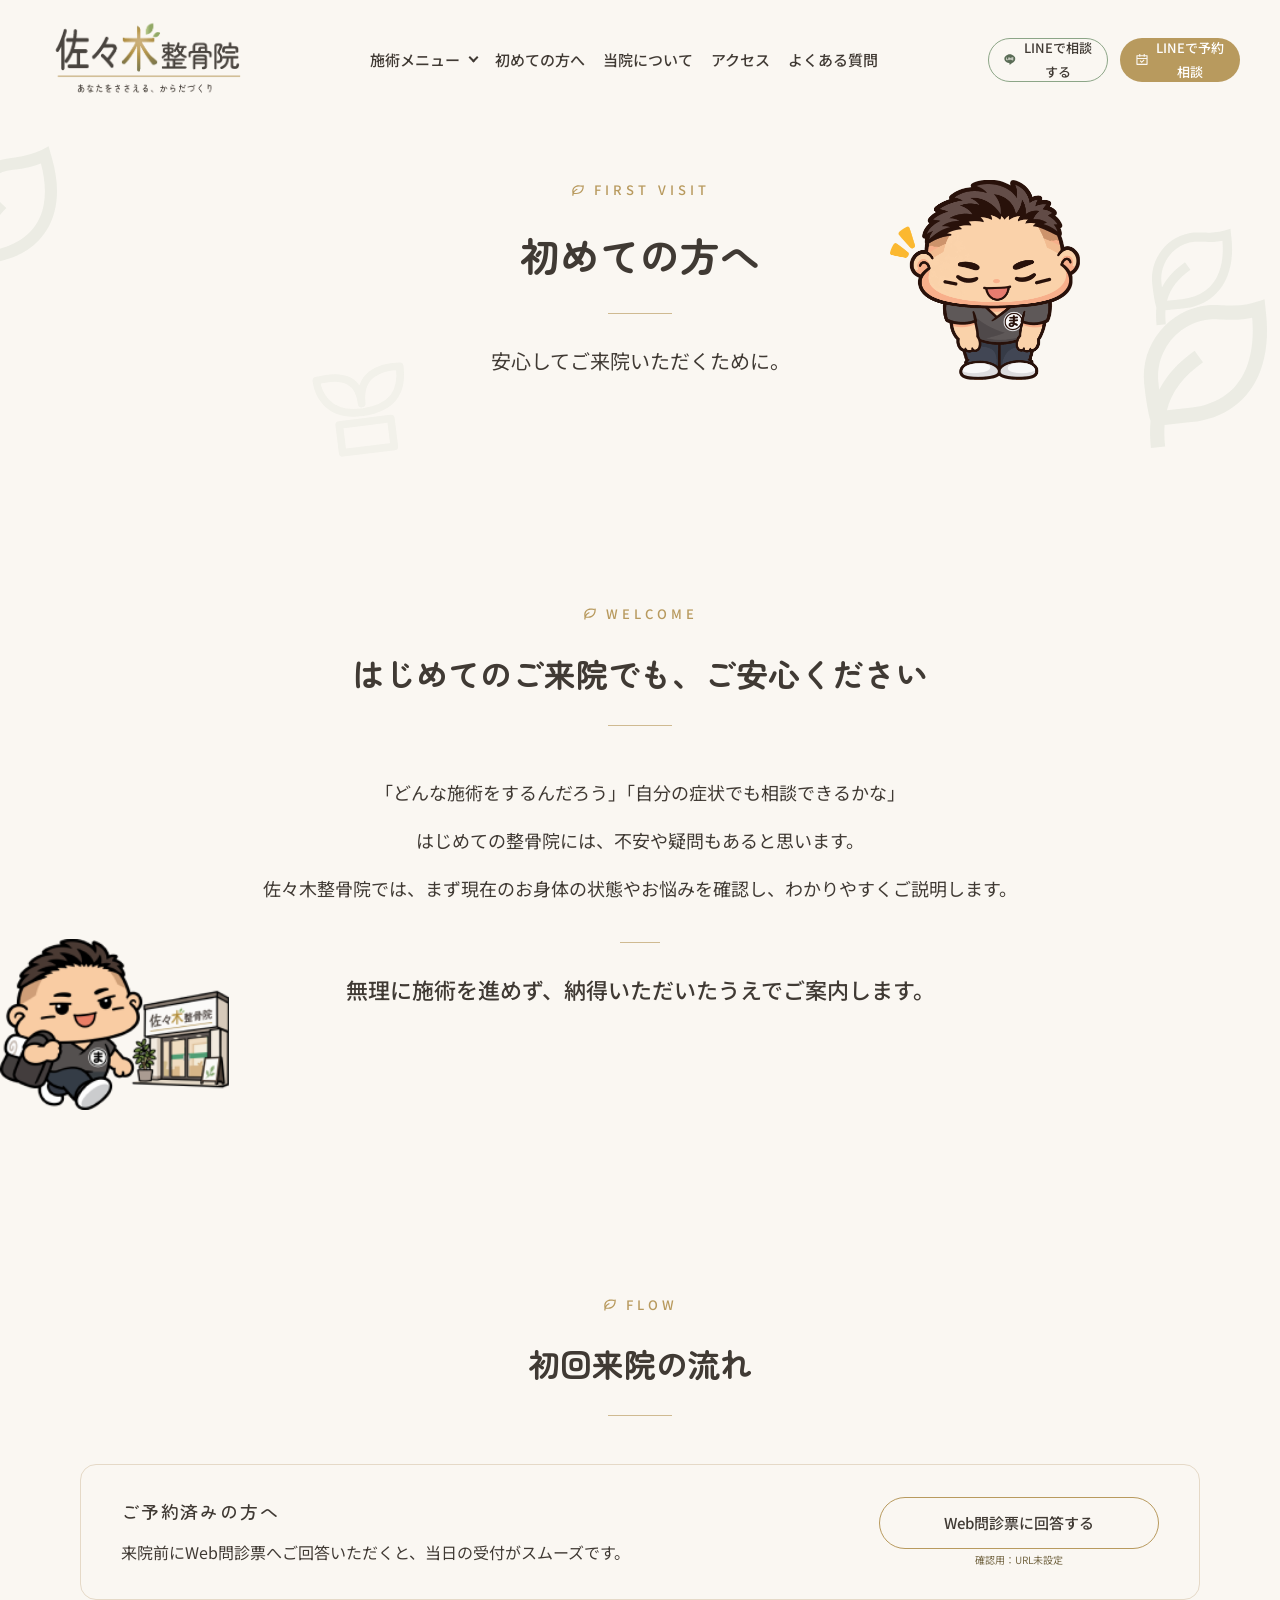
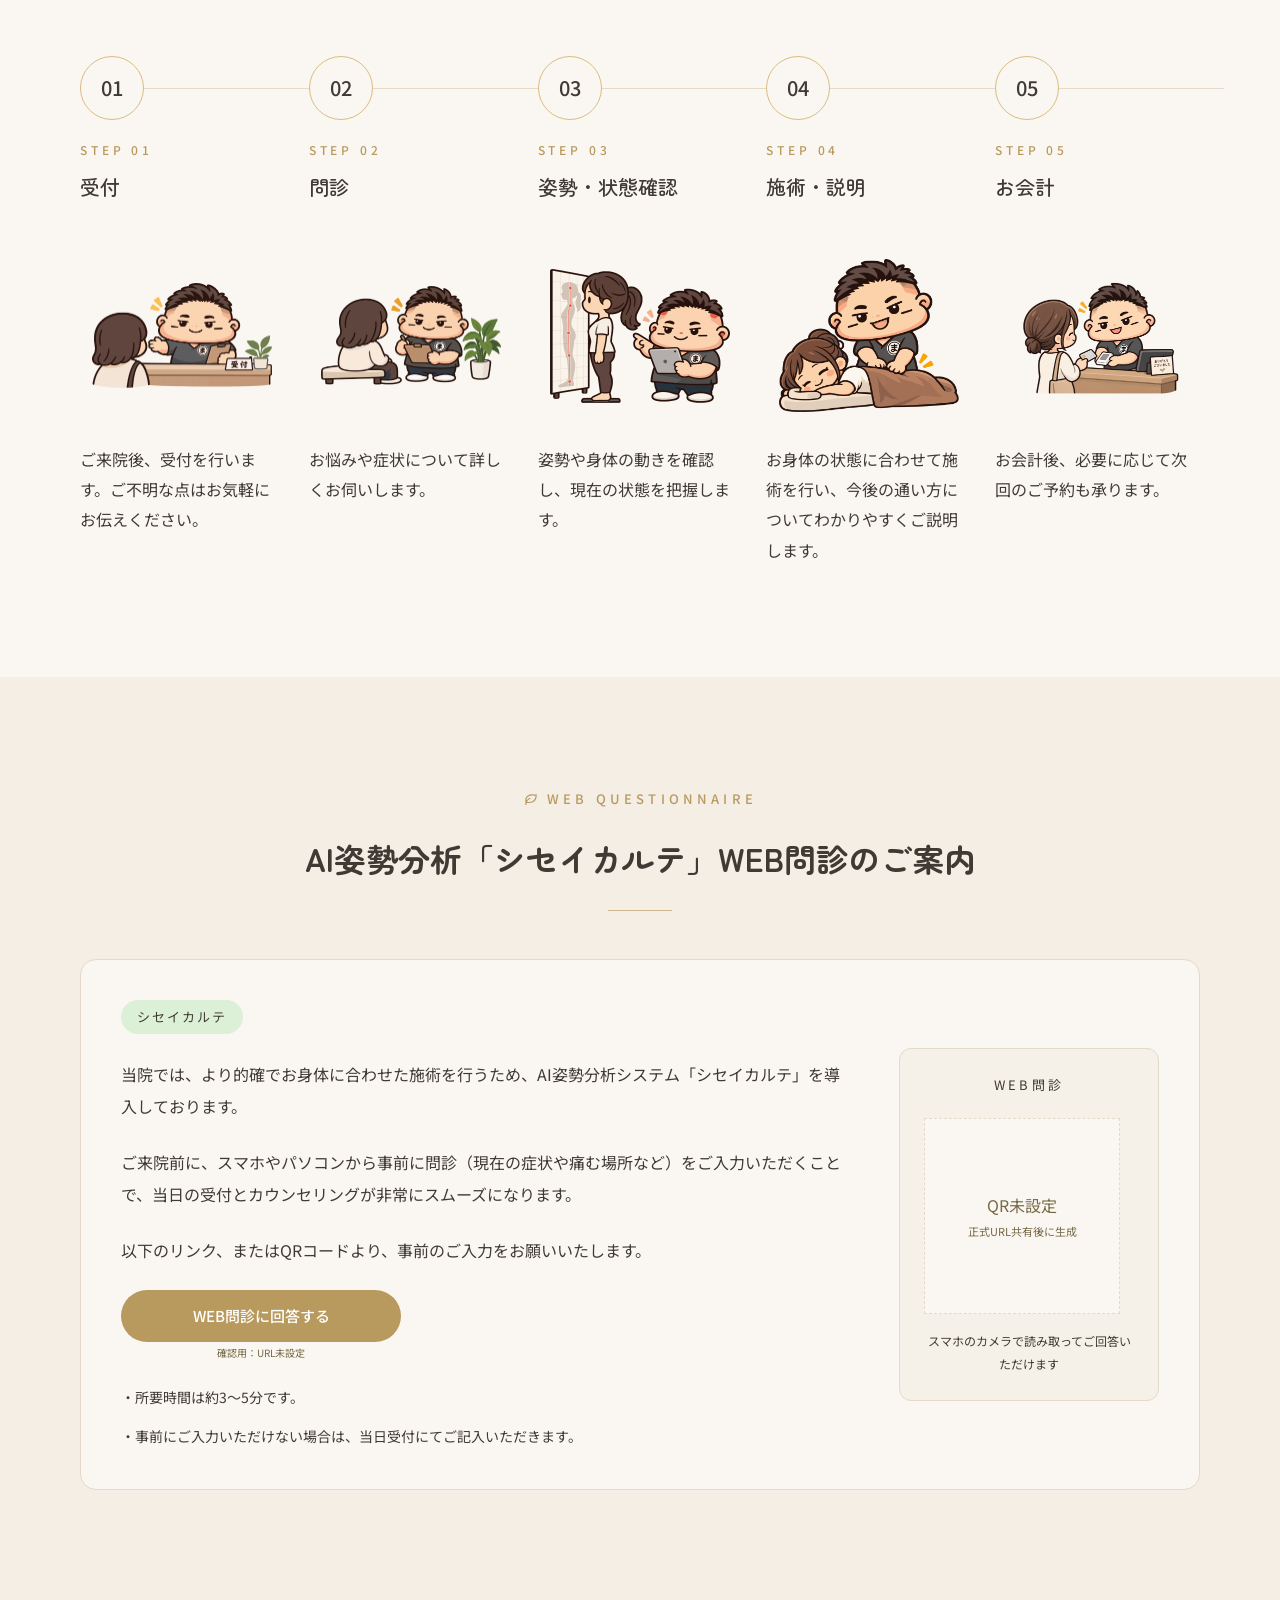
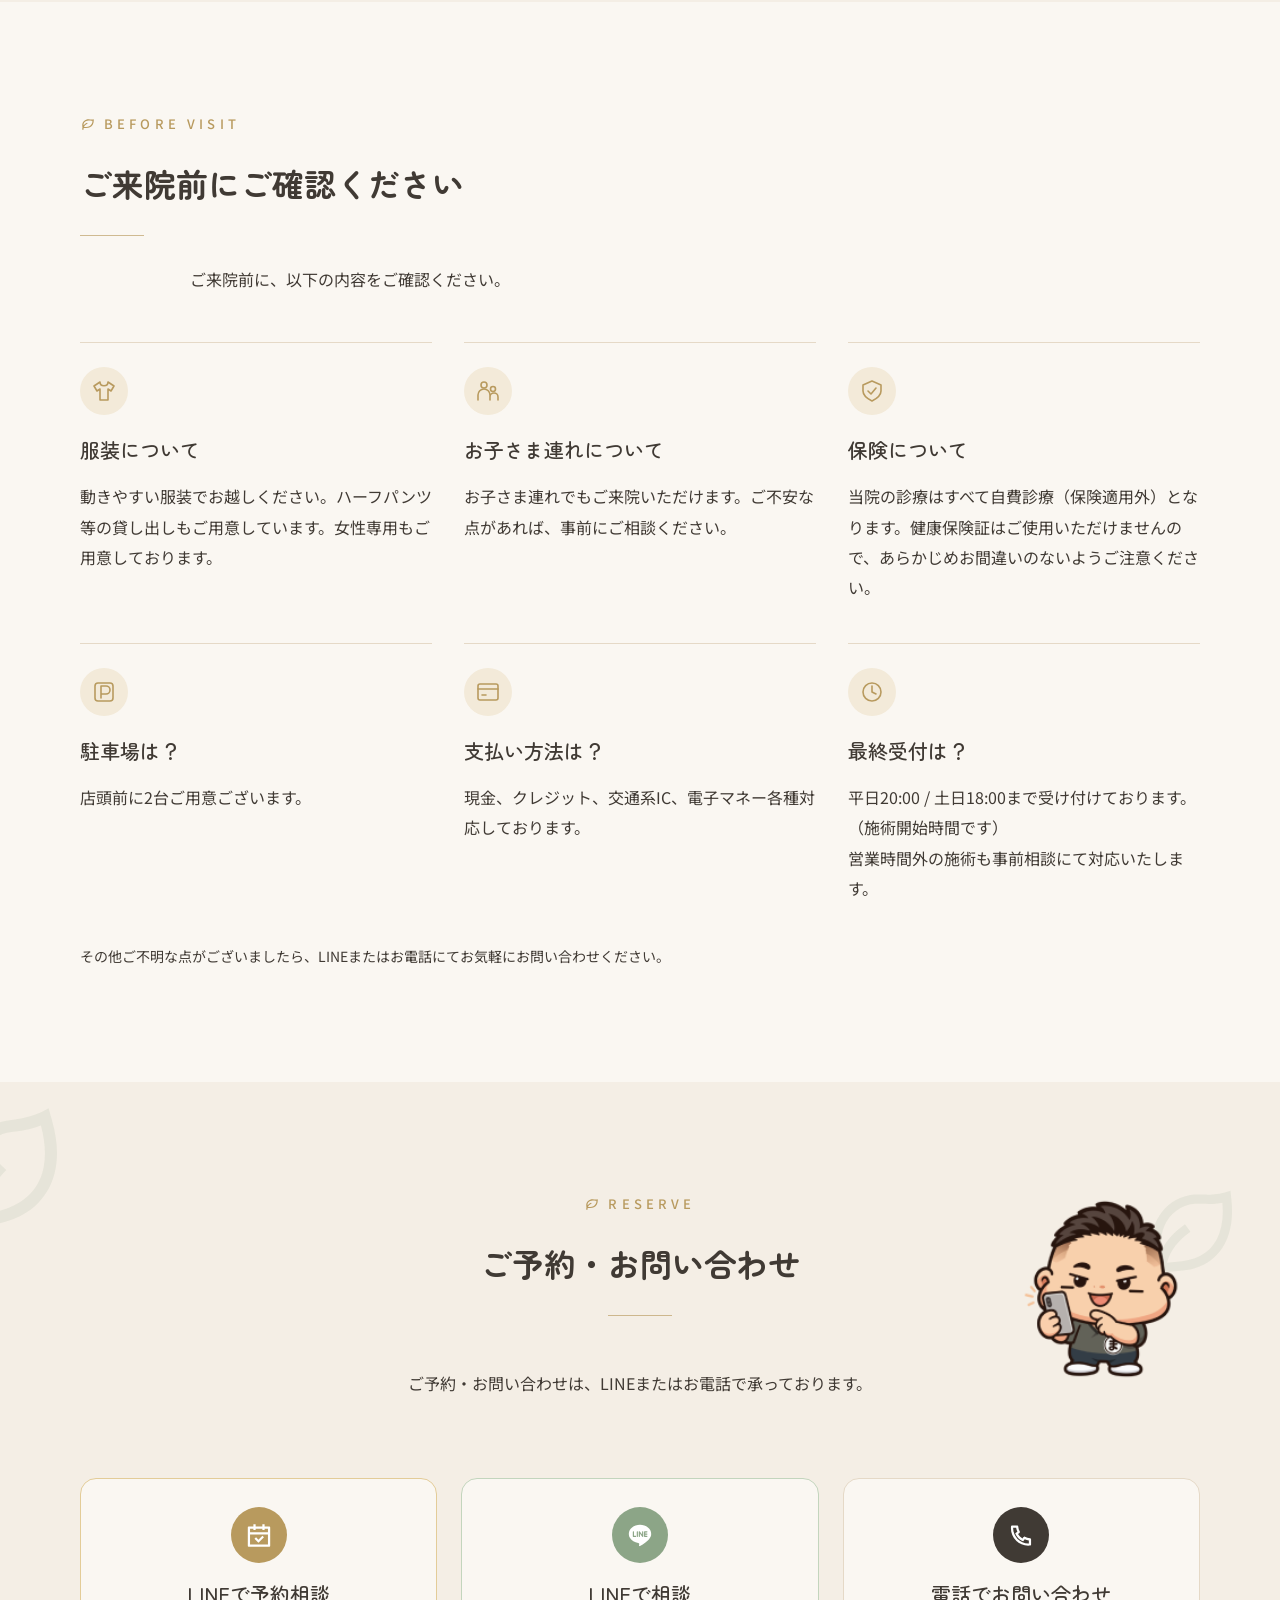
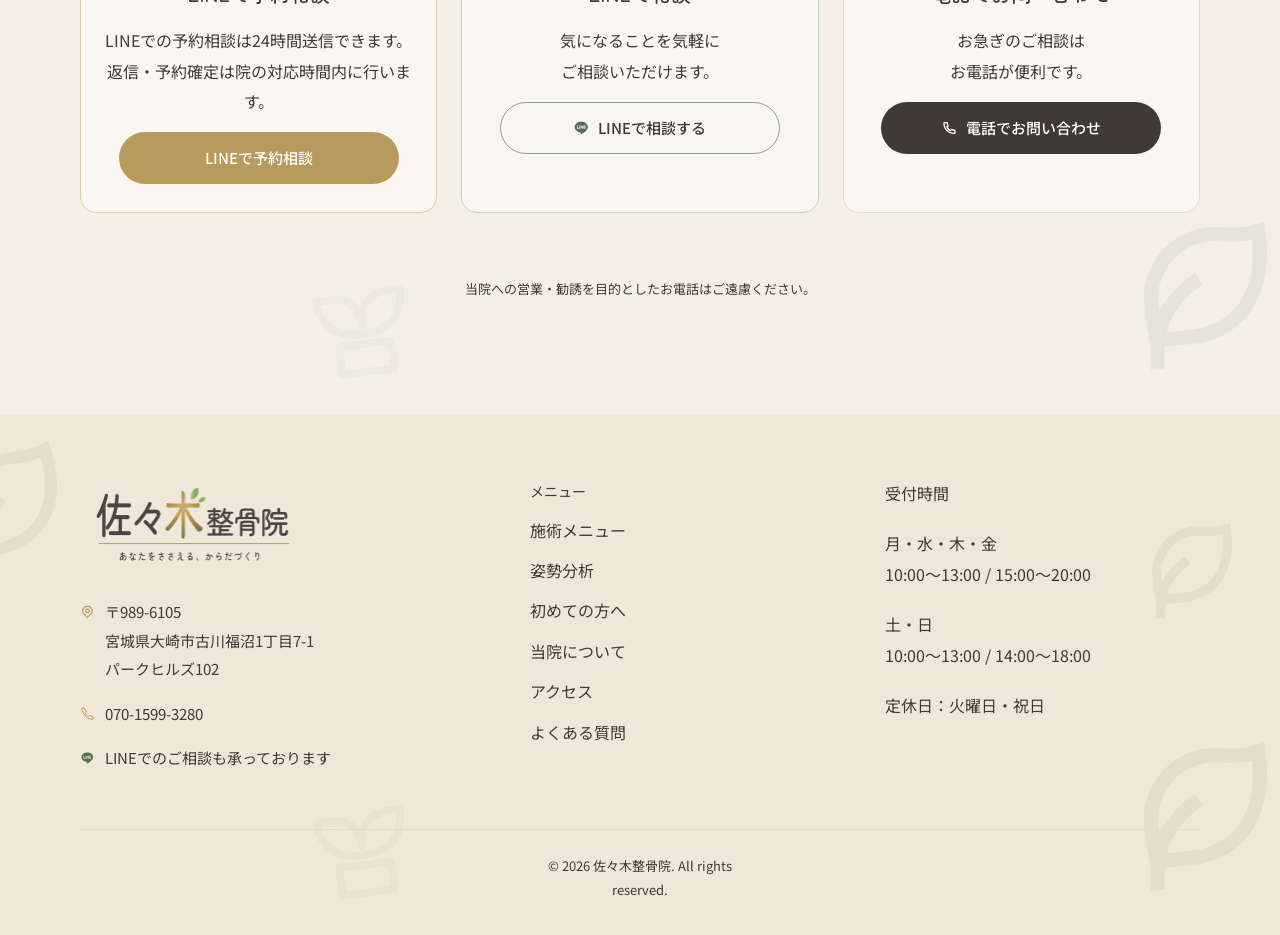
==== commit 685483f2: "Update preview LINE reservations and favicons" ====
--- a/first.html
+++ b/first.html
@@ -2,7 +2,16 @@
 <!doctype html>
 <html lang="ja">
 <head>
+
   <meta charset="utf-8"><meta name="viewport" content="width=device-width, initial-scale=1">
+    <!-- Site favicons -->
+  <link rel="icon" type="image/png" sizes="96x96" href="/sasaki-seikotsuin-preview/favicon-96x96.png">
+  <link rel="icon" type="image/svg+xml" href="/sasaki-seikotsuin-preview/favicon.svg">
+  <link rel="shortcut icon" href="/sasaki-seikotsuin-preview/favicon.ico">
+  <link rel="apple-touch-icon" sizes="180x180" href="/sasaki-seikotsuin-preview/apple-touch-icon.png">
+  <link rel="manifest" href="/sasaki-seikotsuin-preview/site.webmanifest">
+
+  <link rel="canonical" href="https://sasaki-seikotsuin-majin.jp/first.html">
   <title>初めての方へ｜佐々木整骨院</title>
   <meta name="description" content="佐々木整骨院の初回来院の流れ、WEB問診、服装やお支払い方法など、ご来院前のご案内。">
   <meta name="robots" content="noindex, nofollow">
@@ -11,7 +20,7 @@
   <link rel="stylesheet" href="./assets/css/tokens.css"><link rel="stylesheet" href="./assets/css/base.css"><link rel="stylesheet" href="./assets/css/components.css"><link rel="stylesheet" href="./assets/css/motion.css"><link rel="stylesheet" href="./assets/css/pages/first.css">
   <script type="module" src="./assets/js/main.js"></script>
 </head>
-<body class="page-first">
+<body class="page-first" data-clarity-mask="True">
   <a href="#main-content" class="skip-link">本文へ移動</a>
   <header class="site-header" data-header>
 <div class="header-container">
@@ -34,7 +43,7 @@
 
 
 
-<a class="button button--gold" href="https://sasaki-seikotsuin-majin.jp/lp/" data-external="web" target="_blank" rel="noopener noreferrer"><img src="./images/icon-74-337.svg" class="icon " alt="" width="24" height="24">Webで予約<span class="sr-only">（新しいタブで開きます）</span></a>
+<a class="button button--gold" href="https://lin.ee/tBGermr" data-external="web" target="_blank" rel="noopener noreferrer"><img src="./images/icon-74-337.svg" class="icon " alt="" width="24" height="24">LINEで予約相談<span class="sr-only">（新しいタブで開きます）</span></a>
 
 </div>
   <button class="menu-toggle" data-menu-toggle aria-expanded="false" aria-controls="mobile-menu" aria-label="メニューを開く"><span></span><span></span><span></span></button>
@@ -51,7 +60,7 @@
 
 
 
-<a class="button button--gold" href="https://sasaki-seikotsuin-majin.jp/lp/" data-external="web" target="_blank" rel="noopener noreferrer">Webで予約<span class="sr-only">（新しいタブで開きます）</span></a>
+<a class="button button--gold" href="https://lin.ee/tBGermr" data-external="web" target="_blank" rel="noopener noreferrer">LINEで予約相談<span class="sr-only">（新しいタブで開きます）</span></a>
 
 
 
@@ -65,6 +74,7 @@
 
   <main id="main-content" tabindex="-1">
 
+
 <section class="page-hero decorated" aria-labelledby="page-title"><div class="decorations" aria-hidden="true"><img class="leaf leaf--one" src="./images/icon-87-319.svg" alt=""><img class="leaf leaf--two" src="./images/icon-87-319.svg" alt=""><img class="leaf leaf--three" src="./images/icon-87-319.svg" alt=""><svg class="sprout" viewBox="0 0 100 120" fill="none"><path d="M48 74C14 74 10 49 10 40c28-4 39 6 39 26C49 40 68 34 88 36c0 25-12 37-39 38Zm-22 9h48v26H26z" stroke="currentColor" stroke-width="7" stroke-linejoin="round"/></svg></div><div class="container"><div class="page-hero__title"><p class="eyebrow"><img src="./images/icon-87-364.svg" class="icon " alt="" width="24" height="24"> FIRST VISIT</p><h1 id="page-title">初めての方へ</h1><span class="heading-rule" aria-hidden="true"></span>
 
 <img src="./images/majinkun_first-hero_greeting-624dccf8.png" alt="" class="page-hero__image" width="378" height="396" loading="eager" decoding="async">
@@ -75,7 +85,7 @@
 <div class="section-heading center">
   <p class="eyebrow"><img src="./images/icon-87-364.svg" class="icon " alt="" width="24" height="24"> WELCOME</p>
   <h2>はじめてのご来院でも、ご安心ください</h2><span class="heading-rule" aria-hidden="true"></span>
-  
+
 </div>
 <div class="welcome-copy"><p>「どんな施術をするんだろう」「自分の症状でも相談できるかな」</p><p>はじめての整骨院には、不安や疑問もあると思います。</p><p>佐々木整骨院では、まず現在のお身体の状態やお悩みを確認し、わかりやすくご説明します。</p><span class="heading-rule"></span><p class="lead">無理に施術を進めず、納得いただいたうえでご案内します。</p></div>
 
@@ -88,7 +98,7 @@
 <div class="section-heading center">
   <p class="eyebrow"><img src="./images/icon-87-364.svg" class="icon " alt="" width="24" height="24"> FLOW</p>
   <h2>初回来院の流れ</h2><span class="heading-rule" aria-hidden="true"></span>
-  
+
 </div>
 <div class="questionnaire-callout"><div><h3>ご予約済みの方へ</h3><p>来院前にWeb問診票へご回答いただくと、当日の受付がスムーズです。</p></div>
 
@@ -119,7 +129,7 @@
 <div class="section-heading center">
   <p class="eyebrow"><img src="./images/icon-87-364.svg" class="icon " alt="" width="24" height="24"> WEB QUESTIONNAIRE</p>
   <h2>AI姿勢分析「シセイカルテ」WEB問診のご案内</h2><span class="heading-rule" aria-hidden="true"></span>
-  
+
 </div>
 <div class="questionnaire-card"><div class="copy"><p class="questionnaire-badge">シセイカルテ</p><p>当院では、より的確でお身体に合わせた施術を行うため、AI姿勢分析システム「シセイカルテ」を導入しております。</p><p>ご来院前に、スマホやパソコンから事前に問診（現在の症状や痛む場所など）をご入力いただくことで、当日の受付とカウンセリングが非常にスムーズになります。</p><p>以下のリンク、またはQRコードより、事前のご入力をお願いいたします。</p>
 
@@ -151,16 +161,16 @@
 <div class="section-heading center">
   <p class="eyebrow"><img src="./images/icon-87-364.svg" class="icon " alt="" width="24" height="24"> RESERVE</p>
   <h2>ご予約・お問い合わせ</h2><span class="heading-rule" aria-hidden="true"></span>
-  
+
 </div>
 
-<p class="reservation-intro">ご予約はWeb予約が便利です。お急ぎの方はお電話、ご相談はLINEからも承っております。</p>
+<p class="reservation-intro">ご予約・お問い合わせは、LINEまたはお電話で承っております。</p>
 <div class="reservation-grid">
- <article class="reservation-card reservation-card--web"><span class="round-icon"><img src="./images/icon-74-337.svg" class="icon " alt="" width="24" height="24"></span><h3>Web予約</h3><p>24時間いつでもご予約いただけます。初めての方もこちらから。</p>
+ <article class="reservation-card reservation-card--web"><span class="round-icon"><img src="./images/icon-74-337.svg" class="icon " alt="" width="24" height="24"></span><h3>LINEで予約相談</h3><p>LINEでの予約相談は24時間送信できます。返信・予約確定は院の対応時間内に行います。</p>
 
 
 
-<a class="button button--gold" href="https://sasaki-seikotsuin-majin.jp/lp/" data-external="web" target="_blank" rel="noopener noreferrer">Webで予約<span class="sr-only">（新しいタブで開きます）</span></a>
+<a class="button button--gold" href="https://lin.ee/tBGermr" data-external="web" target="_blank" rel="noopener noreferrer">LINEで予約相談<span class="sr-only">（新しいタブで開きます）</span></a>
 
 </article>
  <article class="reservation-card reservation-card--line"><span class="round-icon"><img src="./images/icon-74-354.svg" class="icon " alt="" width="24" height="24"></span><h3>LINEで相談</h3><p>気になることを気軽に<br>ご相談いただけます。</p>
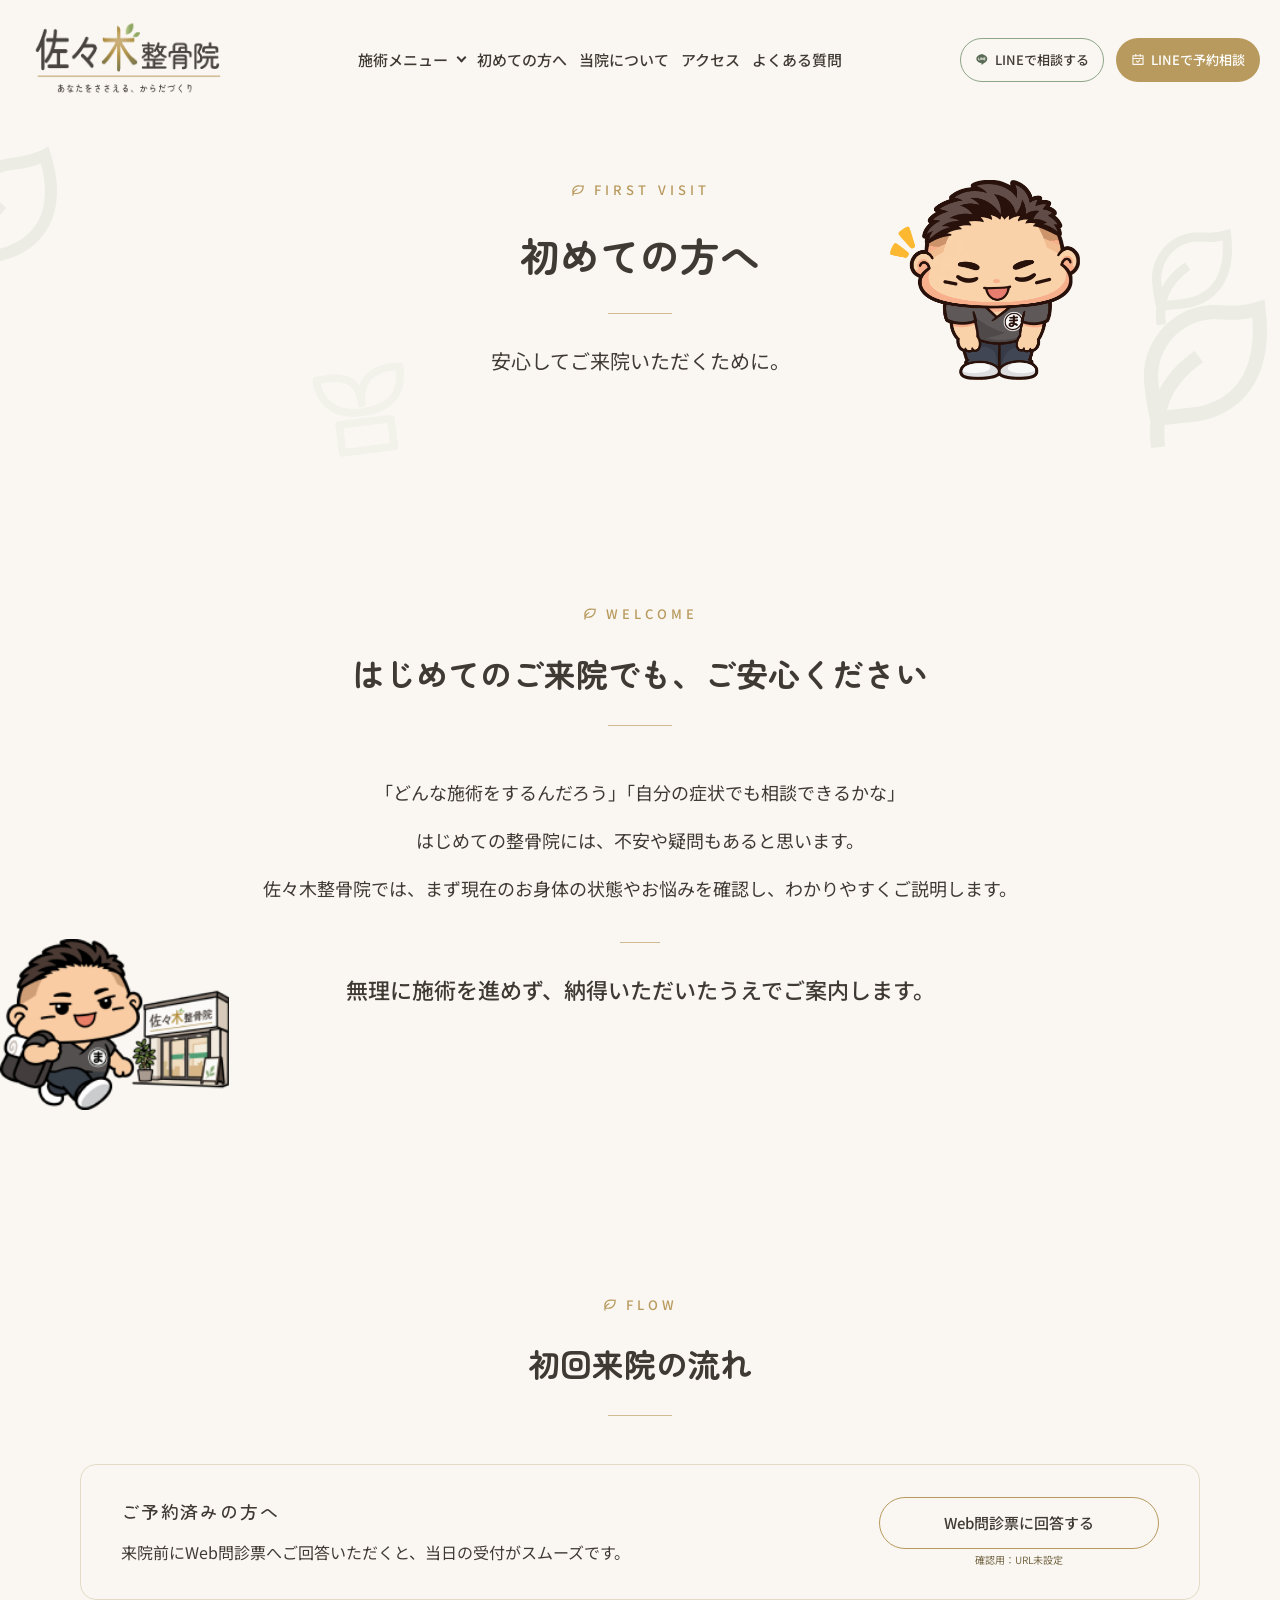
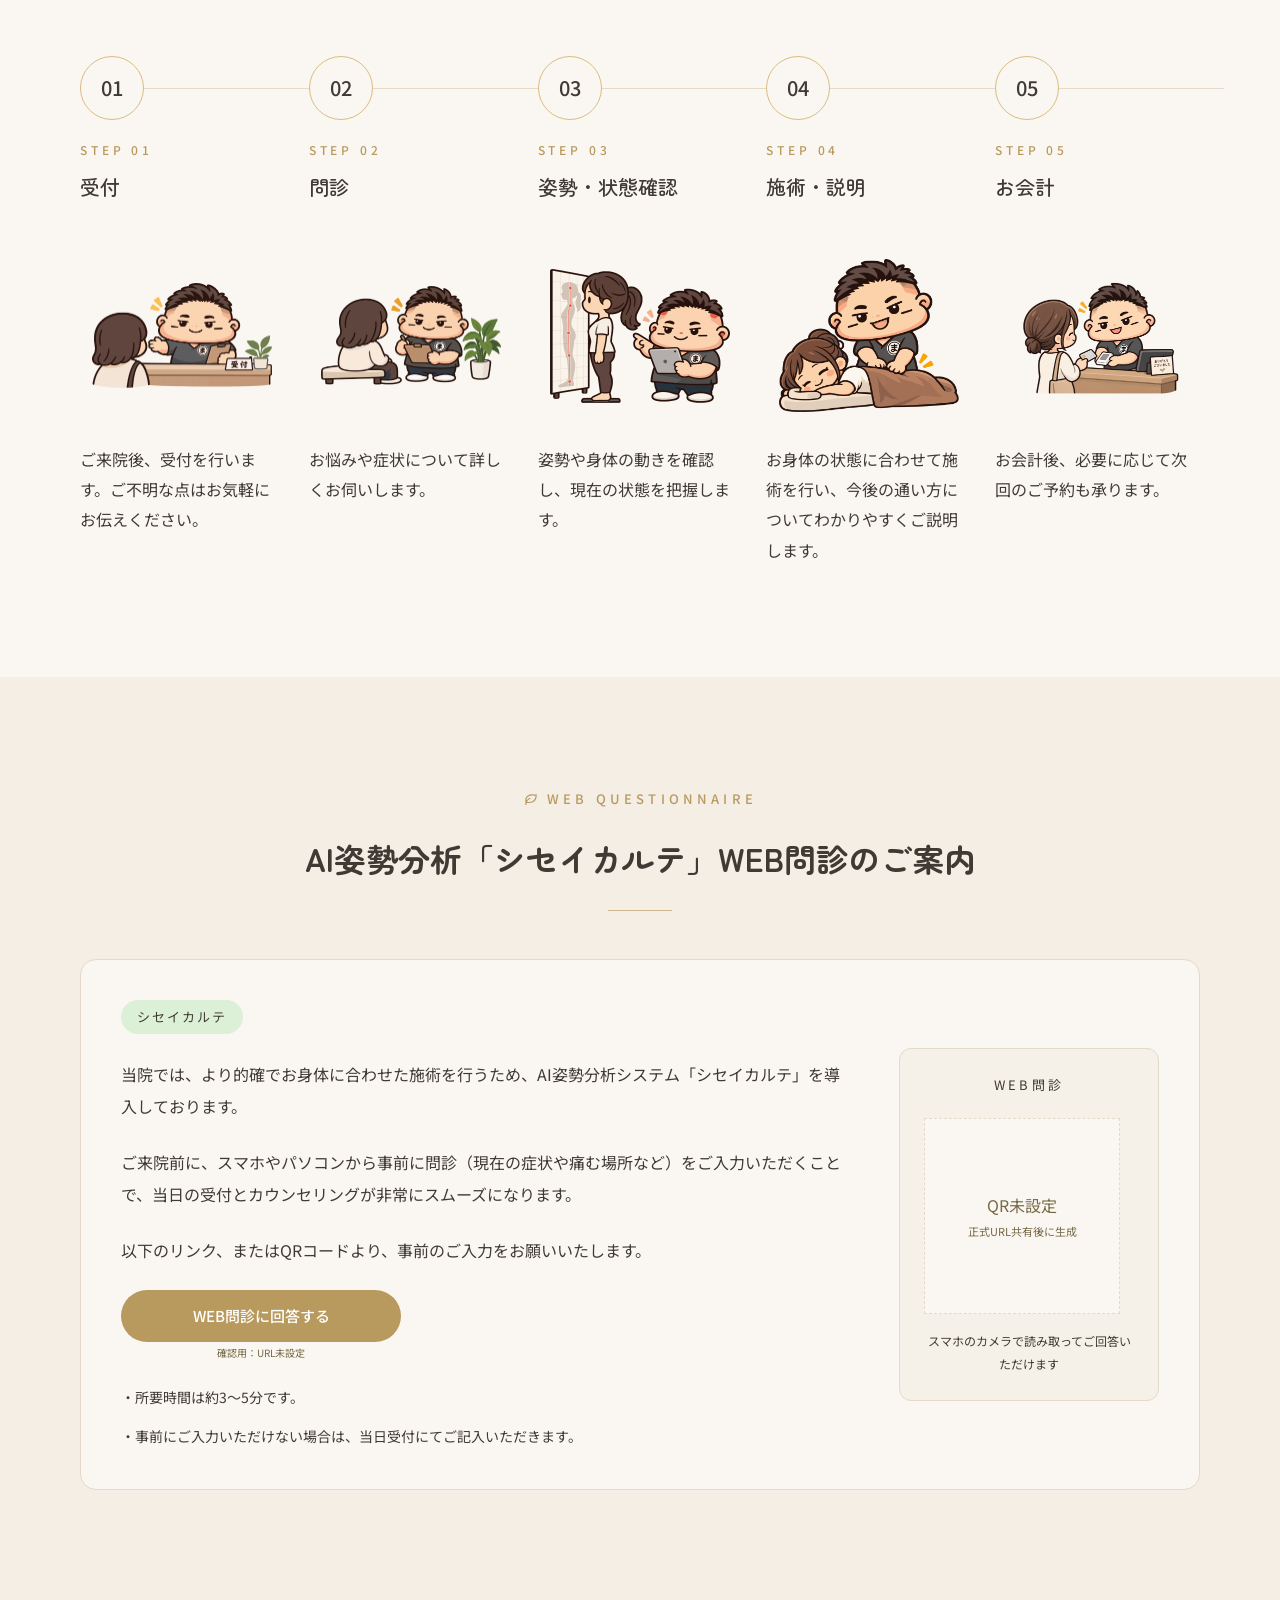
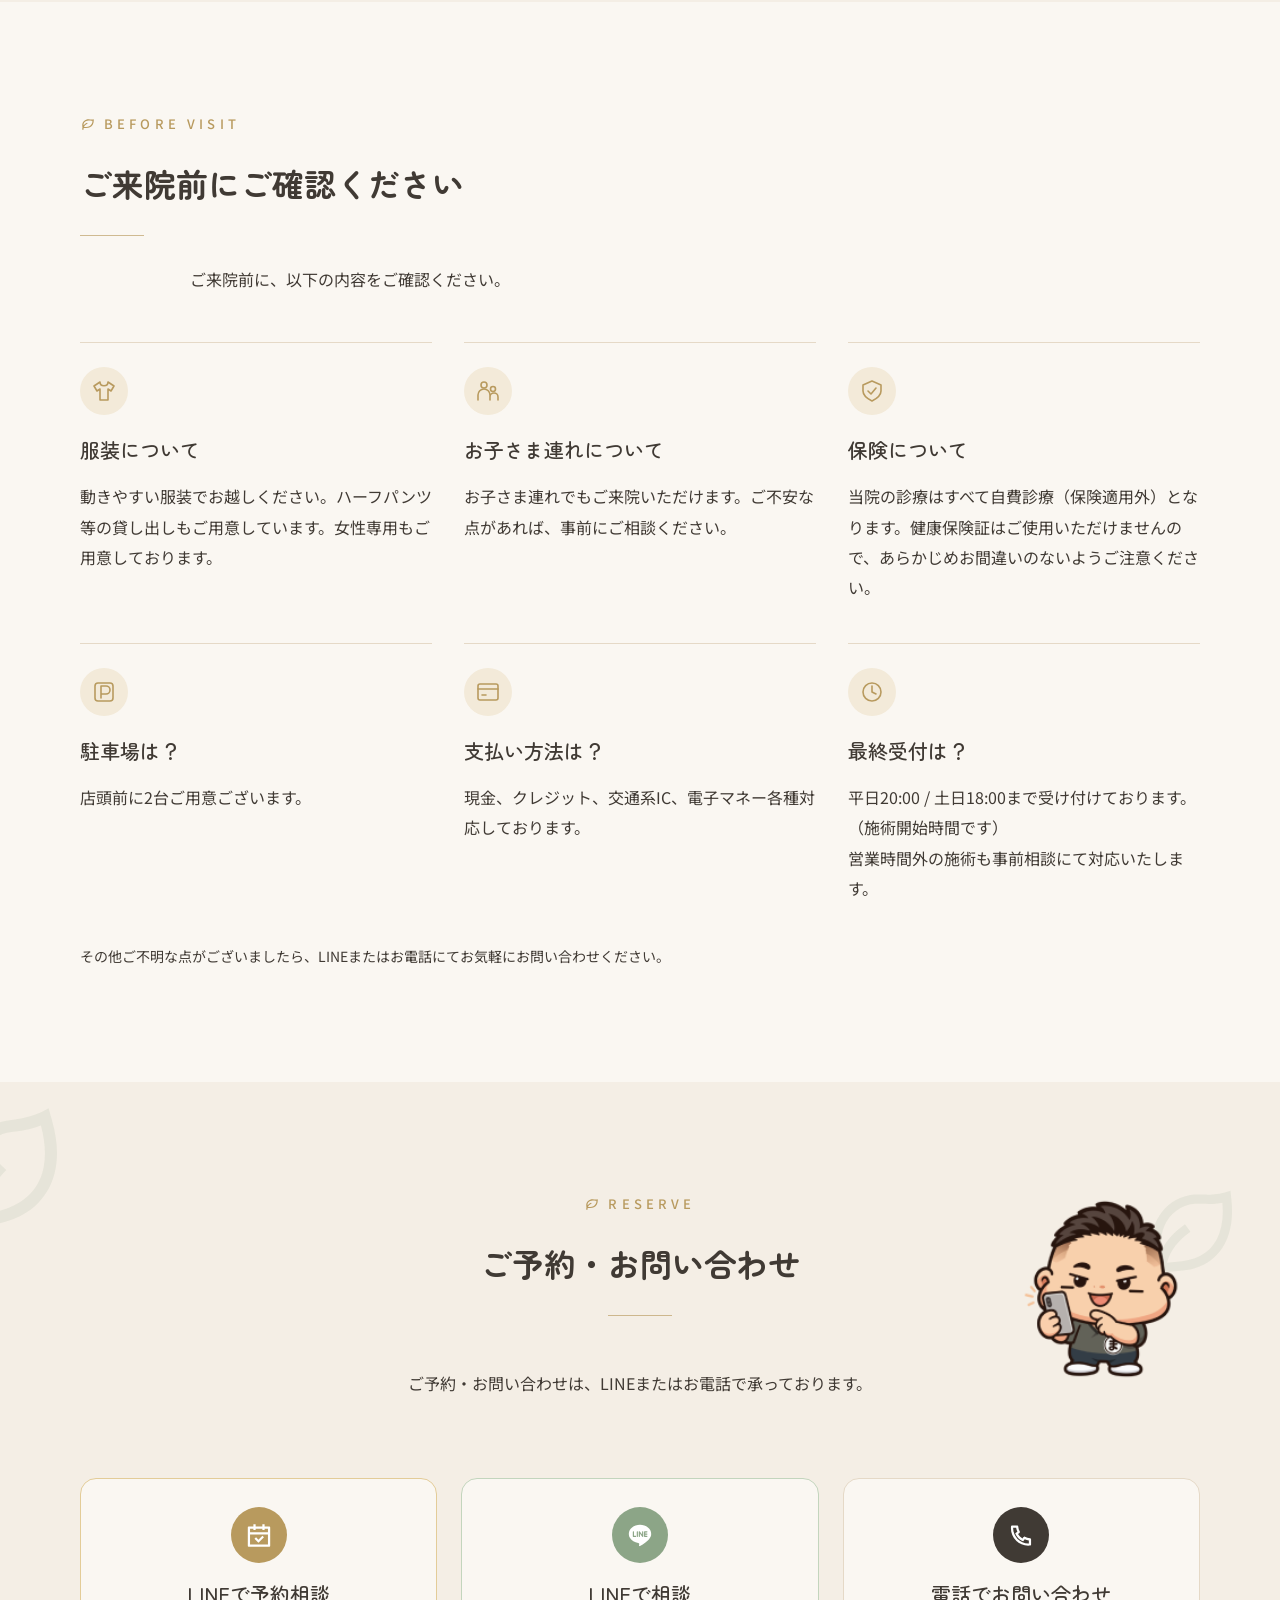
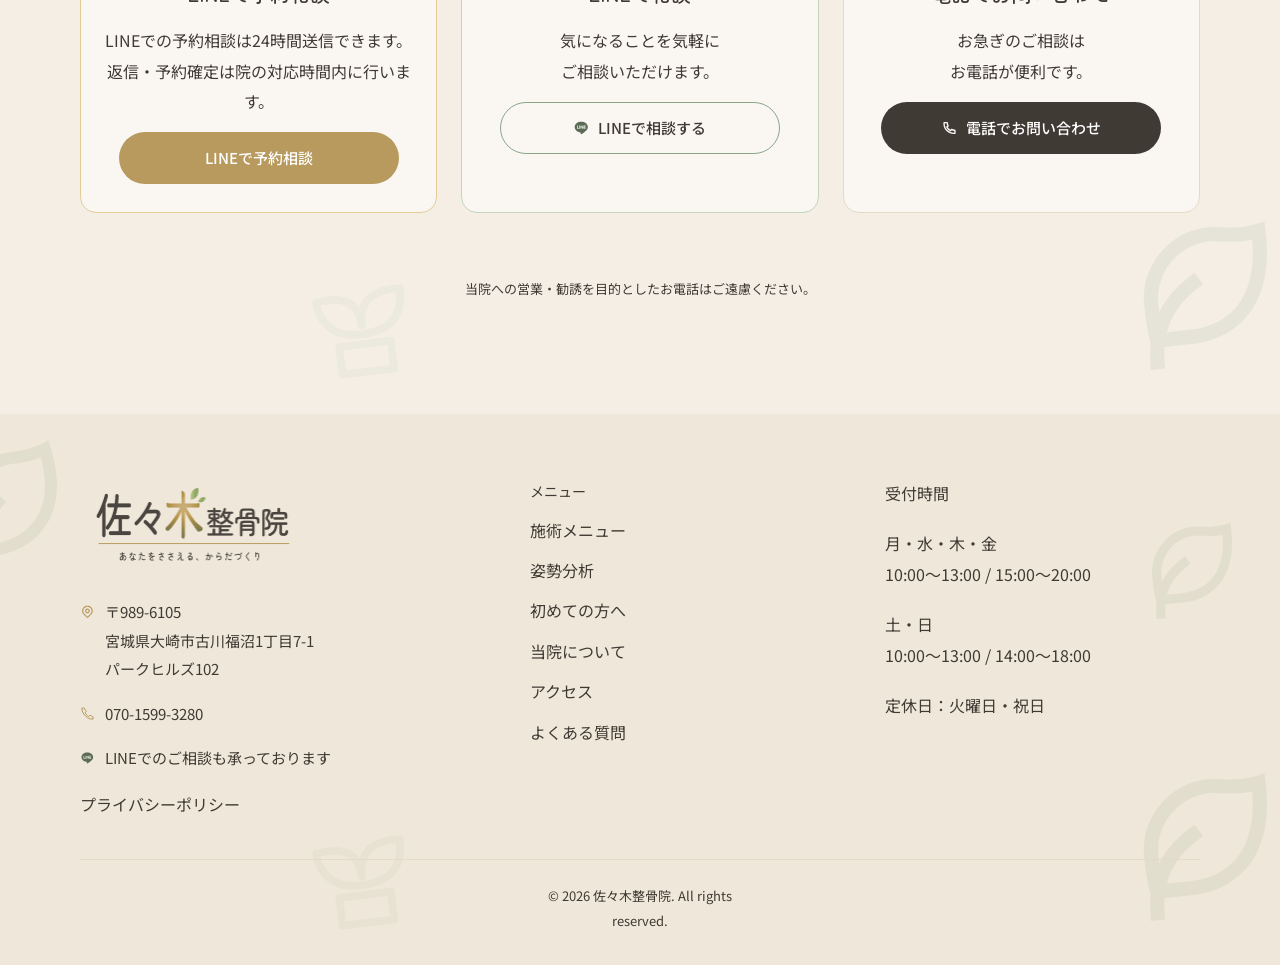
==== commit f0badafa: "Add approved privacy policy to HP preview" ====
--- a/first.html
+++ b/first.html
@@ -191,6 +191,6 @@
 </a><address><p><img src="./images/icon-87-852.svg" class="icon " alt="" width="24" height="24"><span>〒989-6105<br>宮城県大崎市古川福沼1丁目7-1<br>パークヒルズ102</span></p><p><svg class="icon" aria-hidden="true" viewBox="0 0 24 24" fill="none" stroke="currentColor" stroke-width="1.6" stroke-linecap="round" stroke-linejoin="round"><path d="m7 3 3 5-2 2c2 3 3 4 6 6l2-2 5 3v3c-8 2-19-9-18-17z"/></svg><a href="tel:07015993280">070-1599-3280</a></p><p><img src="./images/icon-74-290.svg" class="icon " alt="" width="24" height="24"><span>LINEでのご相談も承っております</span></p></address></div>
 <nav class="footer-nav" aria-label="フッターメニュー"><p>メニュー</p><a href="./treatment.html">施術メニュー</a><a href="./posture.html">姿勢分析</a><a href="./first.html">初めての方へ</a><a href="./index.html#about">当院について</a><a href="./index.html#access">アクセス</a><a href="./index.html#faq">よくある質問</a></nav>
 <div class="footer-hours"><p>受付時間</p><p>月・水・木・金<br>10:00〜13:00 / 15:00〜20:00</p><p>土・日<br>10:00〜13:00 / 14:00〜18:00</p><p>定休日：火曜日・祝日</p></div>
-</div><p class="copyright">© 2026 佐々木整骨院. All rights<br> reserved.</p></div></footer>
+</div><p><a href="./privacy.html">プライバシーポリシー</a></p><p class="copyright">© 2026 佐々木整骨院. All rights<br> reserved.</p></div></footer>
 
 </body></html>
--- a/assets/css/components.css
+++ b/assets/css/components.css
@@ -1,1218 +1,1221 @@
-.site-header {
-  height:120px;
-  background:rgba(250,247,242,.8);
-  position:fixed;
-  top:0;
-  left:0;
-  right:0;
-  z-index:100;
-  border-bottom:1px solid transparent;
-  transition:height 300ms ease-out,background 300ms ease-out,box-shadow 300ms ease-out
-}
-.header-container {
-  max-width:1280px;
-  width:calc(100% - 80px);
-  height:100%;
-  margin:auto;
-  display:flex;
-  gap:40px;
-  align-items:center;
-  justify-content:space-between
-}
-.brand {
-  display:block;
-  flex:0 0 268px
-}
-.brand img {
-  width:268px;
-  height:111.67px;
-  transition:height 300ms ease-out,width 300ms ease-out
-}
-.desktop-nav {
-  display:flex;
-  align-items:center;
-  gap:32px;
-  white-space:nowrap;
-  font-size:15px;
-  font-weight:500
-}
-.desktop-nav a,.nav-toggle {
-  font-size:15px;
-  line-height:24px;
-  display:flex;
-  align-items:center;
-  min-height:44px;
-  padding:0
-}
-.desktop-nav a:hover,.nav-toggle:hover {
-  color:var(--gold)
-}
-.chevron {
-  width:7px;
-  height:7px;
-  border-right:2px solid;
-  border-bottom:2px solid;
-  transform:rotate(45deg);
-  margin-left:10px;
-  margin-top:-4px
-}
-.dropdown-parent {
-  position:relative
-}
-.desktop-dropdown {
-  position:absolute;
-  top:72px;
-  left:0;
-  width:260px;
-  padding:8px;
-  background:var(--paper);
-  border:1px solid var(--line);
-  border-radius:12px;
-  box-shadow:0 10px 24px #403a3412
-}
-.desktop-dropdown a {
-  padding:12px 16px;
-  min-height:48px
-}
-.desktop-dropdown a:hover {
-  background:var(--beige);
-  border-radius:6px
-}
-.header-actions {
-  display:flex;
-  align-items:center;
-  gap:12px;
-  flex-shrink:0
-}
-.button {
-  display:inline-flex;
-  align-items:center;
-  justify-content:center;
-  gap:8px;
-  min-height:52px;
-  width:280px;
-  max-width:100%;
-  border:1px solid transparent;
-  border-radius:999px;
-  text-align:center;
-  font-size:15px;
-  font-weight:500;
-  line-height:24px;
-  padding:12px 20px;
-  transition:transform 300ms ease-out,color 300ms ease-out,background-color 300ms ease-out,border-color 300ms ease-out
-}
-.button .icon {
-  width:17px;
-  height:18px
-}
-.button--gold {
-  background:var(--gold);
-  color:white
-}
-.button--outline {
-  border-color:var(--gold);
-  background:var(--paper)
-}
-.button--line {
-  border-color:var(--green);
-  background:var(--paper);
-  color:var(--text)
-}
-.button--dark {
-  background:var(--text);
-  color:white
-}
-.header-actions .button {
-  height:44px;
-  min-height:44px;
-  padding:8px 14px;
-  font-size:13px;
-  gap:6px;
-  width:132px
-}
-.header-actions .button--line {
-  width:160px
-}
-.header-actions .button .icon {
-  width:14px;
-  height:14px
-}
-.header-actions .unconfigured-note {
-  font-size:9px;
-  line-height:12px;
-  position:absolute;
-  top:45px;
-  left:0;
-  width:100%
-}
-.unavailable-wrap {
-  display:inline-flex;
-  position:relative;
-  flex-direction:column;
-  align-items:center;
-  max-width:100%
-}
-.unconfigured-note {
-  display:block;
-  font-size:10px;
-  line-height:1.5;
-  color:#766846;
-  text-align:center;
-  margin-top:3px
-}
-.is-unavailable {
-  cursor:not-allowed
-}
-.site-header.is-compact {
-  height:72px;
-  background:rgba(250,247,242,.95);
-  box-shadow:0 2px 12px #403a3410;
-  border-bottom-color:var(--line)
-}
-.site-header.is-compact .brand img {
-  height:64px;
-  width:154px
-}
-.site-header.is-compact .desktop-dropdown {
-  top:56px
-}
-.menu-toggle {
-  display:none
-}
-.mobile-menu,.menu-overlay {
-  display:none
-}
-.round-icon {
-  display:inline-flex;
-  align-items:center;
-  justify-content:center;
-  border-radius:50%;
-  width:56px;
-  height:56px;
-  background:#f5e8c9;
-  flex-shrink:0
-}
-.round-icon .icon {
-  width:28px;
-  height:28px
-}
-.decorated {
-  position:relative;
-  isolation:isolate;
-  overflow:hidden
-}
-.decorations {
-  position:absolute;
-  inset:0;
-  z-index:-1;
-  pointer-events:none;
-  overflow:hidden;
-  color:#8ca58720
-}
-.leaf {
-  position:absolute;
-  transform-origin:20% 85%;
-  width:140px;
-  opacity:.65
-}
-.leaf--one {
-  top:30px;
-  left:-60px;
-  transform:rotate(-10deg);
-  width:170px
-}
-.leaf--two {
-  top:100px;
-  right:20px;
-  width:130px
-}
-.leaf--three {
-  bottom:20px;
-  right:-30px;
-  width:200px
-}
-.sprout {
-  position:absolute;
-  bottom:30px;
-  left:24%;
-  width:110px;
-  height:130px;
-  transform:rotate(-7deg);
-  opacity:.65
-}
-.page-hero {
-  padding:60px 0 100px;
-  min-height:350px;
-  text-align:center
-}
-.page-hero__title {
-  position:relative;
-  width:max-content;
-  max-width:100%;
-  margin:0 auto 28px
-}
-.page-hero__title .eyebrow {
-  margin-bottom:24px
-}
-.page-hero__image {
-  position:absolute;
-  width:210px;
-  height:200px;
-  left:calc(100% + 120px);
-  top:0;
-  max-width:none
-}
-.page-hero__lead {
-  font-size:20px;
-  margin:auto;
-  max-width:1000px
-}
-.hero-notice {
-  margin:32px auto 0;
-  padding:12px 28px;
-  width:max-content;
-  max-width:100%;
-  border:1px solid #ead8ad;
-  background:#fcf7e9;
-  border-radius:99px;
-  color:var(--gold)
-}
-.reservation {
-  background:var(--reserve);
-  padding:112px 0;
-  min-height:884px
-}
-.reservation .container {
-  position:relative
-}
-.reservation-mascot {
-  position:absolute;
-  top:0;
-  right:0;
-  width:190px;
-  height:190px
-}
-.reservation-intro {
-  text-align:center;
-  margin:52px 0 80px
-}
-.reservation-grid {
-  display:grid;
-  grid-template-columns:repeat(3,minmax(0,1fr));
-  gap:24px
-}
-.reservation-card {
-  border:1px solid var(--line);
-  border-radius:16px;
-  background:var(--paper);
-  padding:28px 24px;
-  text-align:center;
-  display:flex;
-  flex-direction:column;
-  align-items:center;
-  min-height:305px
-}
-.reservation-card h3 {
-  font-size:20px;
-  font-weight:500;
-  margin:16px 0
-}
-.reservation-card p {
-  font-size:16px;
-  line-height:1.9;
-  margin:0 0 16px;
-  min-height:60px
-}
-.reservation-card .button {
-  width:280px
-}
-.reservation-card--web {
-  border-color:#e3cc98
-}
-.reservation-card--line {
-  border-color:#c3d5bd
-}
-.reservation-card--web .round-icon {
-  background:var(--gold)
-}
-.reservation-card--line .round-icon {
-  background:var(--green)
-}
-.reservation-card--phone .round-icon {
-  background:var(--text)
-}
-.reservation-card .round-icon img {
-  filter:brightness(0) invert(1)
-}
-.reservation-card .unavailable-wrap {
-  width:100%
-}
-.reservation-note {
-  text-align:center;
-  font-size:13px;
-  margin-top:64px
-}
-.site-footer {
-  background:var(--footer);
-  padding:64px 0 32px;
-  min-height:510px
-}
-.footer-grid {
-  display:grid;
-  grid-template-columns:1.3fr 1fr 1fr;
-  gap:40px
-}
-.footer-logo {
-  width:230px;
-  height:96px;
-  margin-bottom:24px
-}
-.footer-contact {
-  font-size:15px
-}
-.footer-contact address p {
-  margin-bottom:16px
-}
-.footer-nav {
-  display:flex;
-  flex-direction:column;
-  align-items:flex-start;
-  gap:10px
-}
-.footer-nav p {
-  font-size:14px;
-  margin:0
-}
-.footer-hours p {
-  margin-bottom:20px
-}
-.copyright {
-  text-align:center;
-  border-top:1px solid var(--line);
-  padding-top:24px;
-  margin-top:40px;
-  font-size:13px
-}
-.faq-section {
-  padding:112px 0;
-  background:var(--beige)
-}
-.faq-layout {
-  position:relative
-}
-.faq-grid {
-  display:grid;
-  grid-template-columns:1fr 1fr;
-  gap:20px 32px
-}
-.faq-item {
-  background:var(--paper);
-  border:1px solid var(--line);
-  border-radius:12px;
-  overflow:hidden;
-  align-self:start
-}
-.faq-item summary {
-  cursor:pointer;
-  display:flex;
-  align-items:center;
-  gap:16px;
-  padding:24px 28px;
-  list-style:none;
-  font-size:15px;
-  line-height:1.8;
-  min-height:80px
-}
-.faq-item summary::-webkit-details-marker {
-  display:none
-}
-.question-label {
-  color:var(--gold);
-  font-weight:500;
-  flex-shrink:0
-}
-.faq-mark {
-  position:relative;
-  display:block;
-  width:28px;
-  height:28px;
-  flex:0 0 28px;
-  border:1px solid #dec694;
-  border-radius:50%;
-  margin-left:auto
-}
-.faq-mark::before,.faq-mark::after {
-  content:'';
-  position:absolute;
-  background:var(--gold);
-  width:10px;
-  height:1px;
-  top:13px;
-  left:8px
-}
-.faq-mark::after {
-  transform:rotate(90deg)
-}
-.faq-item[open] .faq-mark::after {
-  display:none
-}
-.faq-answer {
-  display:flex;
-  gap:12px;
-  padding:0 28px 24px;
-  line-height:1.9;
-  font-size:15px
-}
-.answer-label {
-  flex:0 0 20px;
-  color:#928e86
-}
-.faq-answer p {
-  margin:0
-}
-.faq-mascot {
-  position:absolute;
-  left:-115px;
-  bottom:-70px;
-  width:120px;
-  height:120px
-}
-.page-top .faq-grid,.page-treatment .faq-grid {
-  grid-template-columns:1fr;
-  max-width:800px;
-  margin:auto;
-  gap:16px
-}
-.page-top .faq-mascot {
-  width:181px;
-  height:181px;
-  left:-30px;
-  bottom:-65px
-}
-.page-treatment .faq-mascot {
-  width:173px;
-  height:173px;
-  left:-15px;
-  bottom:-70px
-}
-.page-top .faq-section {
-  padding-bottom:128px
-}
-.flow-grid {
-  display:grid;
-  grid-template-columns:repeat(var(--steps),minmax(0,1fr));
-  gap:24px
-}
-.flow-grid li {
-  position:relative;
-  padding-top:0
-}
-.flow-grid li::before {
-  position:absolute;
-  content:'';
-  left:0;
-  right:-24px;
-  height:1px;
-  background:var(--line);
-  top:32px;
-  z-index:-1
-}
-.step-number {
-  display:flex;
-  border:1px solid #d9bd7d;
-  background:var(--paper);
-  border-radius:50%;
-  width:64px;
-  height:64px;
-  align-items:center;
-  justify-content:center;
-  font-size:20px;
-  font-weight:500;
-  margin-bottom:20px
-}
-.flow-grid .eyebrow {
-  justify-content:flex-start;
-  font-size:12px;
-  margin-bottom:12px
-}
-.flow-grid h3 {
-  font-size:20px;
-  font-weight:500;
-  min-height:60px
-}
-.flow-image {
-  width:180px;
-  height:160px;
-  object-fit:contain;
-  margin:24px auto 28px
-}
-.flow-grid li>p:last-child {
-  font-size:16px;
-  line-height:1.9
-}
-.price-table {
-  max-width:950px;
-  border:1px solid var(--line);
-  border-radius:16px;
-  background:var(--paper);
-  overflow:hidden;
-  margin:auto
-}
-.price-cells {
-  display:flex
-}
-.price-cell {
-  flex:1;
-  text-align:center;
-  padding:32px 20px;
-  border-right:1px solid var(--line);
-  min-width:0
-}
-.price-cell:last-child {
-  border:0
-}
-.price-cell p {
-  display:flex;
-  align-items:center;
-  justify-content:center;
-  gap:8px;
-  margin:0 0 24px;
-  font-size:16px
-}
-.price-cell .icon {
-  width:16px;
-  height:16px
-}
-.price-cell strong {
-  display:block;
-  font-size:32px;
-  line-height:1.5;
-  margin-bottom:8px
-}
-.price-cell small {
-  display:block
-}
-.price-note {
-  padding:20px 40px;
-  font-size:13px;
-  background:var(--beige);
-  text-align:center
-}
-.concern-list {
-  display:grid;
-  grid-template-columns:repeat(2,minmax(0,1fr));
-  gap:20px
-}
-.concern-item {
-  display:flex;
-  align-items:center;
-  gap:24px;
-  padding:28px;
-  background:var(--paper);
-  border:1px solid var(--line);
-  border-radius:16px;
-  font-size:20px;
-  font-weight:500;
-  line-height:1.6
-}
-.concern-item .round-icon {
-  background:#f4ead8;
-  width:72px;
-  height:72px
-}
-.concern-outro {
-  text-align:center;
-  font-size:20px;
-  margin:80px auto 0
-}
-.feature-cards .round-icon {
-  margin-bottom:24px
-}
-.feature-cards h3 {
-  font-size:20px;
-  font-weight:500;
-  margin-bottom:16px
-}
-.feature-cards p {
-  font-size:16px
-}
-.feature-cards {
-  margin-top:80px
-}
-.footer-contact address p {
-  display:flex;
-  gap:10px;
-  align-items:flex-start
-}
-.footer-contact address .icon {
-  width:15px;
-  height:20px;
-  margin-top:4px;
-  color:var(--gold)
-}
-.page-hydrogen .faq-mascot {
-  display:none
-}
-@media(hover:hover) {
-  a.button:hover {
-    transform:scale(1.05);
-    background:#a48a52;
-    border-color:#a48a52;
-    color:#fff
-  }
-  .button--line:hover {
-    background:var(--green)!important
-  }
-  .button--outline:hover {
-    background:var(--beige)!important;
-    color:var(--text)!important
-  }
-  .footer-nav a:hover {
-    text-decoration:underline
-  }
-}
-@media(max-width:1320px) and (min-width:1101px) {
-  .header-container {
-    gap:22px
-  }
-  .desktop-nav {
-    gap:18px
-  }
-  .brand {
-    flex-basis:220px
-  }
-  .brand img {
-    width:220px
-  }
-  .header-actions .button--line {
-    width:140px
-  }
-  .header-actions .button {
-    width:120px
-  }
-}
-@media(max-width:1100px) and (min-width:768px) {
-  .header-container {
-    width:calc(100% - 40px);
-    gap:16px;
-    flex-wrap:wrap;
-    justify-content:space-between;
-    align-content:center
-  }
-  .brand {
-    flex-basis:170px
-  }
-  .brand img {
-    width:170px;
-    height:70px
-  }
-  .desktop-nav {
-    order:3;
-    width:100%;
-    justify-content:center;
-    gap:24px;
-    height:36px
-  }
-  .desktop-nav a,.nav-toggle {
-    min-height:36px;
-    font-size:13px
-  }
-  .header-actions .unconfigured-note {
-    top:36px
-  }
-  .header-actions .button {
-    height:36px;
-    min-height:36px
-  }
-  .site-header.is-compact .desktop-nav {
-    height:24px
-  }
-  .site-header.is-compact .brand img {
-    height:40px;
-    width:100px
-  }
-  .site-header.is-compact .header-actions .button {
-    height:28px;
-    min-height:28px;
-    padding:0 10px
-  }
-  .site-header.is-compact .header-actions .unconfigured-note {
-    display:none
-  }
-  .desktop-dropdown {
-    top:36px
-  }
-  .site-header.is-compact .desktop-dropdown {
-    top:30px
-  }
-  .faq-mascot {
-    left:-30px;
-    bottom:-80px;
-    width:80px!important;
-    height:80px!important
-  }
-  .reservation-mascot {
-    width:130px;
-    height:130px
-  }
-  .reservation-card {
-    padding:24px 16px
-  }
-  .reservation-card h3 {
-    font-size:18px
-  }
-  .reservation-card p {
-    font-size:14px
-  }
-  .reservation-card .button {
-    font-size:13px;
-    padding:10px
-  }
-  .page-hero__image {
-    left:calc(100% + 35px);
-    width:160px
-  }
-}
-@media(max-width:767px) {
-  .site-header,.site-header.is-compact {
-    height:73px
-  }
-  .header-container {
-    width:calc(100% - 40px);
-    gap:16px
-  }
-  .brand {
-    flex-basis:153.6px
-  }
-  .brand img,.site-header.is-compact .brand img {
-    height:64px;
-    width:153.6px
-  }
-  .desktop-nav,.header-actions {
-    display:none
-  }
-  .menu-toggle {
-    display:flex;
-    width:44px;
-    height:44px;
-    flex-direction:column;
-    gap:5px;
-    align-items:center;
-    justify-content:center;
-    padding:10px
-  }
-  .menu-toggle span {
-    height:2px;
-    background:var(--text);
-    width:20px
-  }
-  .mobile-menu {
-    display:block;
-    position:fixed;
-    inset:0 0 auto;
-    max-height:100dvh;
-    overflow-y:auto;
-    overscroll-behavior:contain;
-    background:var(--paper);
-    z-index:201;
-    padding:12px 20px 32px;
-    clip-path:inset(0 0 100% 0);
-    transition:clip-path 460ms cubic-bezier(.6,0,.9,1)
-  }
-  .mobile-menu.is-open {
-    clip-path:inset(0 0 0 0);
-    transition:clip-path 680ms cubic-bezier(.16,1,.3,1)
-  }
-  .mobile-menu__header {
-    display:flex;
-    align-items:center;
-    justify-content:space-between;
-    margin-bottom:24px
-  }
-  .mobile-menu__header img {
-    width:192px;
-    height:80px
-  }
-  .menu-close {
-    font-size:30px;
-    line-height:1;
-    width:44px;
-    height:44px
-  }
-  .submenu-toggle,.mobile-nav-link {
-    display:flex;
-    align-items:center;
-    justify-content:space-between;
-    min-height:54px;
-    width:100%;
-    border-bottom:1px solid var(--line);
-    padding:12px 0;
-    text-align:left;
-    font-size:16px
-  }
-  .submenu-toggle[aria-expanded=true] span {
-    font-size:0
-  }
-  .submenu-toggle[aria-expanded=true] span::after {
-    content:'−';
-    font-size:16px
-  }
-  .mobile-submenu {
-    background:#f1ece3;
-    padding:12px 16px;
-    border-radius:8px;
-    margin-top:12px
-  }
-  .mobile-submenu a {
-    display:block;
-    padding:10px 0;
-    font-size:15px
-  }
-  .mobile-menu__label {
-    margin:24px 0 12px;
-    font-size:16px
-  }
-  .mobile-menu__actions {
-    display:grid;
-    gap:12px
-  }
-  .mobile-menu__actions .button,.mobile-menu__actions .unavailable-wrap {
-    width:100%
-  }
-  .menu-overlay {
-    display:block;
-    position:fixed;
-    inset:0;
-    background:rgb(80 80 80 / 45%);
-    opacity:0;
-    z-index:200;
-    transition:opacity 450ms ease
-  }
-  .menu-overlay.is-open {
-    opacity:1
-  }
-  .button {
-    width:335px;
-    max-width:100%;
-    font-size:15px
-  }
-  .unavailable-wrap {
-    width:100%
-  }
-  .unconfigured-note {
-    font-size:10px
-  }
-  .page-hero {
-    min-height:265px;
-    padding:40px 0 64px
-  }
-  .page-hero__title {
-    margin:0 auto 30px
-  }
-  .page-hero__title .eyebrow {
-    font-size:12px;
-    white-space:nowrap;
-    letter-spacing:.25em
-  }
-  .page-hero__image {
-    left:calc(100% + 8px);
-    top:60px;
-    width:70px;
-    height:70px
-  }
-  .page-hero__lead {
-    font-size:15px
-  }
-  .page-hero .leaf--one {
-    left:-30px;
-    top:5px;
-    width:120px
-  }
-  .page-hero .leaf--two {
-    right:-10px;
-    top:60px;
-    width:110px
-  }
-  .page-hero .leaf--three {
-    display:none
-  }
-  .page-hero .sprout {
-    width:70px;
-    height:80px;
-    bottom:20px;
-    left:27%
-  }
-  .hero-notice {
-    font-size:13px;
-    padding:14px 20px;
-    border-radius:12px;
-    margin-top:24px
-  }
-  .reservation {
-    min-height:1479px;
-    padding:64px 0
-  }
-  .reservation .section-heading {
-    padding-right:0;
-    margin-bottom:36px
-  }
-  .reservation h2 {
-    font-size:24px
-  }
-  .reservation-mascot {
-    width:82px;
-    height:82px;
-    right:0;
-    top:75px
-  }
-  .reservation-intro {
-    text-align:left;
-    max-width:240px;
-    margin:28px 0 48px;
-    font-size:14px;
-    line-height:1.9
-  }
-  .reservation-grid {
-    grid-template-columns:1fr;
-    gap:20px
-  }
-  .reservation-card {
-    padding:28px 24px;
-    min-height:305px
-  }
-  .reservation-card h3 {
-    font-size:20px
-  }
-  .reservation-card p {
-    font-size:15px;
-    min-height:60px
-  }
-  .reservation-card .button {
-    width:100%
-  }
-  .reservation-card .unconfigured-note {
-    font-size:10px
-  }
-  .reservation-note {
-    margin-top:40px;
-    text-align:left;
-    font-size:12px
-  }
-  .site-footer {
-    padding:48px 0 32px;
-    min-height:977px
-  }
-  .footer-grid {
-    grid-template-columns:1fr;
-    gap:32px
-  }
-  .footer-logo {
-    width:192px;
-    height:80px
-  }
-  .footer-contact {
-    font-size:14px
-  }
-  .footer-nav {
-    gap:10px
-  }
-  .footer-nav a {
-    font-size:14px
-  }
-  .footer-hours {
-    font-size:14px
-  }
-  .footer-hours p {
-    margin-bottom:16px
-  }
-  .copyright {
-    margin-top:32px;
-    padding-top:24px;
-    font-size:12px
-  }
-  .leaf--one {
-    width:130px;
-    left:-65px;
-    top:30px
-  }
-  .leaf--two {
-    width:100px;
-    right:-20px;
-    top:100px
-  }
-  .leaf--three {
-    width:140px;
-    right:-45px;
-    bottom:25px
-  }
-  .sprout {
-    width:80px;
-    height:90px;
-    left:22%;
-    bottom:20px
-  }
-  .faq-section {
-    padding:64px 0 100px
-  }
-  .faq-grid {
-    grid-template-columns:1fr;
-    gap:16px
-  }
-  .faq-item summary {
-    font-size:15px;
-    gap:12px;
-    padding:20px;
-    min-height:76px
-  }
-  .faq-answer {
-    font-size:14px;
-    padding:0 20px 24px
-  }
-  .faq-mark {
-    width:26px;
-    height:26px;
-    flex-basis:26px
-  }
-  .faq-mark::before,.faq-mark::after {
-    top:12px;
-    left:7px
-  }
-  .faq-mascot,.page-top .faq-mascot,.page-treatment .faq-mascot {
-    width:79px;
-    height:79px;
-    left:auto;
-    right:0;
-    bottom:-75px
-  }
-  .page-top .faq-mascot {
-    width:84px;
-    height:84px
-  }
-  .page-hydrogen .faq-mascot {
-    width:62px;
-    height:62px;
-    bottom:-65px
-  }
-  .page-top .faq-section {
-    padding-bottom:130px
-  }
-  .flow-grid {
-    grid-template-columns:1fr;
-    gap:48px;
-    text-align:center
-  }
-  .step-number {
-    margin:0 auto 20px
-  }
-  .flow-grid li::before {
-    display:none
-  }
-  .flow-grid .eyebrow {
-    justify-content:center
-  }
-  .flow-grid h3 {
-    font-size:20px;
-    min-height:0
-  }
-  .flow-image {
-    width:280px;
-    height:220px;
-    margin:40px auto
-  }
-  .flow-grid li>p:last-child {
-    font-size:15px;
-    text-align:center
-  }
-  .price-cells {
-    flex-direction:column
-  }
-  .price-cell {
-    border-right:0;
-    border-bottom:1px solid var(--line);
-    padding:28px 20px
-  }
-  .price-cell p {
-    font-size:15px;
-    margin-bottom:16px
-  }
-  .price-cell strong {
-    font-size:28px
-  }
-  .price-note {
-    font-size:12px;
-    text-align:left;
-    padding:20px
-  }
-  .concern-list {
-    grid-template-columns:1fr;
-    gap:16px
-  }
-  .concern-item {
-    padding:22px 20px;
-    gap:16px;
-    font-size:16px;
-    min-height:98px
-  }
-  .concern-item .round-icon {
-    width:56px;
-    height:56px
-  }
-  .concern-outro {
-    font-size:16px;
-    margin-top:48px
-  }
-  .feature-cards {
-    margin-top:48px
-  }
-  .feature-cards h3 {
-    font-size:18px
-  }
-  .feature-cards p {
-    font-size:15px
-  }
-}
-@media(max-width:767px) {
-  .reservation-mascot {
-    position:static;
-    display:block;
-    margin:0 auto 16px;
-    width:82px;
-    height:82px
-  }
-  .reservation-intro {
-    text-align:center;
-    max-width:none;
-    margin:0 auto 48px
-  }
-  .reservation .section-heading {
-    margin-bottom:28px
-  }
-  .reservation .eyebrow {
-    margin-bottom:16px
-  }
-  .reservation .heading-rule {
-    margin-top:20px
-  }
-  .reservation-card {
-    padding:24px;
-    min-height:297px
-  }
-  .reservation-grid {
-    gap:24px
-  }
-  .faq-mascot,.page-top .faq-mascot,.page-treatment .faq-mascot,.page-hydrogen .faq-mascot {
-    left:50%;
-    right:auto;
-    transform:translateX(-50%)
-  }
-  .page-hydrogen .faq-mascot {
-    display:block
-  }
-  .footer-contact address p {
-    gap:10px
-  }
-  .footer-contact address .icon {
-    width:14px;
-    height:18px
-  }
-}
+.site-header {
+  height:120px;
+  background:rgba(250,247,242,.8);
+  position:fixed;
+  top:0;
+  left:0;
+  right:0;
+  z-index:100;
+  border-bottom:1px solid transparent;
+  transition:height 300ms ease-out,background 300ms ease-out,box-shadow 300ms ease-out
+}
+.header-container {
+  max-width:1280px;
+  width:calc(100% - 80px);
+  height:100%;
+  margin:auto;
+  display:flex;
+  gap:40px;
+  align-items:center;
+  justify-content:space-between
+}
+.brand {
+  display:block;
+  flex:0 0 268px
+}
+.brand img {
+  width:268px;
+  height:111.67px;
+  transition:height 300ms ease-out,width 300ms ease-out
+}
+.desktop-nav {
+  display:flex;
+  align-items:center;
+  gap:32px;
+  white-space:nowrap;
+  font-size:15px;
+  font-weight:500
+}
+.desktop-nav a,.nav-toggle {
+  font-size:15px;
+  line-height:24px;
+  display:flex;
+  align-items:center;
+  min-height:44px;
+  padding:0
+}
+.desktop-nav a:hover,.nav-toggle:hover {
+  color:var(--gold)
+}
+.chevron {
+  width:7px;
+  height:7px;
+  border-right:2px solid;
+  border-bottom:2px solid;
+  transform:rotate(45deg);
+  margin-left:10px;
+  margin-top:-4px
+}
+.dropdown-parent {
+  position:relative
+}
+.desktop-dropdown {
+  position:absolute;
+  top:72px;
+  left:0;
+  width:260px;
+  padding:8px;
+  background:var(--paper);
+  border:1px solid var(--line);
+  border-radius:12px;
+  box-shadow:0 10px 24px #403a3412
+}
+.desktop-dropdown a {
+  padding:12px 16px;
+  min-height:48px
+}
+.desktop-dropdown a:hover {
+  background:var(--beige);
+  border-radius:6px
+}
+.header-actions {
+  display:flex;
+  align-items:center;
+  gap:12px;
+  flex-shrink:0
+}
+.button {
+  display:inline-flex;
+  align-items:center;
+  justify-content:center;
+  gap:8px;
+  min-height:52px;
+  width:280px;
+  max-width:100%;
+  border:1px solid transparent;
+  border-radius:999px;
+  text-align:center;
+  font-size:15px;
+  font-weight:500;
+  line-height:24px;
+  padding:12px 20px;
+  transition:transform 300ms ease-out,color 300ms ease-out,background-color 300ms ease-out,border-color 300ms ease-out
+}
+.button .icon {
+  width:17px;
+  height:18px
+}
+.button--gold {
+  background:var(--gold);
+  color:white
+}
+.button--outline {
+  border-color:var(--gold);
+  background:var(--paper)
+}
+.button--line {
+  border-color:var(--green);
+  background:var(--paper);
+  color:var(--text)
+}
+.button--dark {
+  background:var(--text);
+  color:white
+}
+.header-actions .button {
+  height:44px;
+  min-height:44px;
+  padding:8px 14px;
+  font-size:13px;
+  gap:6px;
+  width:auto;
+  flex-shrink:0;
+  white-space:nowrap
+}
+.header-actions .button--line {
+  width:160px
+}
+.header-actions .button .icon {
+  width:14px;
+  height:14px
+}
+.header-actions .unconfigured-note {
+  font-size:9px;
+  line-height:12px;
+  position:absolute;
+  top:45px;
+  left:0;
+  width:100%
+}
+.unavailable-wrap {
+  display:inline-flex;
+  position:relative;
+  flex-direction:column;
+  align-items:center;
+  max-width:100%
+}
+.unconfigured-note {
+  display:block;
+  font-size:10px;
+  line-height:1.5;
+  color:#766846;
+  text-align:center;
+  margin-top:3px
+}
+.is-unavailable {
+  cursor:not-allowed
+}
+.site-header.is-compact {
+  height:72px;
+  background:rgba(250,247,242,.95);
+  box-shadow:0 2px 12px #403a3410;
+  border-bottom-color:var(--line)
+}
+.site-header.is-compact .brand img {
+  height:64px;
+  width:154px
+}
+.site-header.is-compact .desktop-dropdown {
+  top:56px
+}
+.menu-toggle {
+  display:none
+}
+.mobile-menu,.menu-overlay {
+  display:none
+}
+.round-icon {
+  display:inline-flex;
+  align-items:center;
+  justify-content:center;
+  border-radius:50%;
+  width:56px;
+  height:56px;
+  background:#f5e8c9;
+  flex-shrink:0
+}
+.round-icon .icon {
+  width:28px;
+  height:28px
+}
+.decorated {
+  position:relative;
+  isolation:isolate;
+  overflow:hidden
+}
+.decorations {
+  position:absolute;
+  inset:0;
+  z-index:-1;
+  pointer-events:none;
+  overflow:hidden;
+  color:#8ca58720
+}
+.leaf {
+  position:absolute;
+  transform-origin:20% 85%;
+  width:140px;
+  opacity:.65
+}
+.leaf--one {
+  top:30px;
+  left:-60px;
+  transform:rotate(-10deg);
+  width:170px
+}
+.leaf--two {
+  top:100px;
+  right:20px;
+  width:130px
+}
+.leaf--three {
+  bottom:20px;
+  right:-30px;
+  width:200px
+}
+.sprout {
+  position:absolute;
+  bottom:30px;
+  left:24%;
+  width:110px;
+  height:130px;
+  transform:rotate(-7deg);
+  opacity:.65
+}
+.page-hero {
+  padding:60px 0 100px;
+  min-height:350px;
+  text-align:center
+}
+.page-hero__title {
+  position:relative;
+  width:max-content;
+  max-width:100%;
+  margin:0 auto 28px
+}
+.page-hero__title .eyebrow {
+  margin-bottom:24px
+}
+.page-hero__image {
+  position:absolute;
+  width:210px;
+  height:200px;
+  left:calc(100% + 120px);
+  top:0;
+  max-width:none
+}
+.page-hero__lead {
+  font-size:20px;
+  margin:auto;
+  max-width:1000px
+}
+.hero-notice {
+  margin:32px auto 0;
+  padding:12px 28px;
+  width:max-content;
+  max-width:100%;
+  border:1px solid #ead8ad;
+  background:#fcf7e9;
+  border-radius:99px;
+  color:var(--gold)
+}
+.reservation {
+  background:var(--reserve);
+  padding:112px 0;
+  min-height:884px
+}
+.reservation .container {
+  position:relative
+}
+.reservation-mascot {
+  position:absolute;
+  top:0;
+  right:0;
+  width:190px;
+  height:190px
+}
+.reservation-intro {
+  text-align:center;
+  margin:52px 0 80px
+}
+.reservation-grid {
+  display:grid;
+  grid-template-columns:repeat(3,minmax(0,1fr));
+  gap:24px
+}
+.reservation-card {
+  border:1px solid var(--line);
+  border-radius:16px;
+  background:var(--paper);
+  padding:28px 24px;
+  text-align:center;
+  display:flex;
+  flex-direction:column;
+  align-items:center;
+  min-height:305px
+}
+.reservation-card h3 {
+  font-size:20px;
+  font-weight:500;
+  margin:16px 0
+}
+.reservation-card p {
+  font-size:16px;
+  line-height:1.9;
+  margin:0 0 16px;
+  min-height:60px
+}
+.reservation-card .button {
+  width:280px
+}
+.reservation-card--web {
+  border-color:#e3cc98
+}
+.reservation-card--line {
+  border-color:#c3d5bd
+}
+.reservation-card--web .round-icon {
+  background:var(--gold)
+}
+.reservation-card--line .round-icon {
+  background:var(--green)
+}
+.reservation-card--phone .round-icon {
+  background:var(--text)
+}
+.reservation-card .round-icon img {
+  filter:brightness(0) invert(1)
+}
+.reservation-card .unavailable-wrap {
+  width:100%
+}
+.reservation-note {
+  text-align:center;
+  font-size:13px;
+  margin-top:64px
+}
+.site-footer {
+  background:var(--footer);
+  padding:64px 0 32px;
+  min-height:510px
+}
+.footer-grid {
+  display:grid;
+  grid-template-columns:1.3fr 1fr 1fr;
+  gap:40px
+}
+.footer-logo {
+  width:230px;
+  height:96px;
+  margin-bottom:24px
+}
+.footer-contact {
+  font-size:15px
+}
+.footer-contact address p {
+  margin-bottom:16px
+}
+.footer-nav {
+  display:flex;
+  flex-direction:column;
+  align-items:flex-start;
+  gap:10px
+}
+.footer-nav p {
+  font-size:14px;
+  margin:0
+}
+.footer-hours p {
+  margin-bottom:20px
+}
+.copyright {
+  text-align:center;
+  border-top:1px solid var(--line);
+  padding-top:24px;
+  margin-top:40px;
+  font-size:13px
+}
+.faq-section {
+  padding:112px 0;
+  background:var(--beige)
+}
+.faq-layout {
+  position:relative
+}
+.faq-grid {
+  display:grid;
+  grid-template-columns:1fr 1fr;
+  gap:20px 32px
+}
+.faq-item {
+  background:var(--paper);
+  border:1px solid var(--line);
+  border-radius:12px;
+  overflow:hidden;
+  align-self:start
+}
+.faq-item summary {
+  cursor:pointer;
+  display:flex;
+  align-items:center;
+  gap:16px;
+  padding:24px 28px;
+  list-style:none;
+  font-size:15px;
+  line-height:1.8;
+  min-height:80px
+}
+.faq-item summary::-webkit-details-marker {
+  display:none
+}
+.question-label {
+  color:var(--gold);
+  font-weight:500;
+  flex-shrink:0
+}
+.faq-mark {
+  position:relative;
+  display:block;
+  width:28px;
+  height:28px;
+  flex:0 0 28px;
+  border:1px solid #dec694;
+  border-radius:50%;
+  margin-left:auto
+}
+.faq-mark::before,.faq-mark::after {
+  content:'';
+  position:absolute;
+  background:var(--gold);
+  width:10px;
+  height:1px;
+  top:13px;
+  left:8px
+}
+.faq-mark::after {
+  transform:rotate(90deg)
+}
+.faq-item[open] .faq-mark::after {
+  display:none
+}
+.faq-answer {
+  display:flex;
+  gap:12px;
+  padding:0 28px 24px;
+  line-height:1.9;
+  font-size:15px
+}
+.answer-label {
+  flex:0 0 20px;
+  color:#928e86
+}
+.faq-answer p {
+  margin:0
+}
+.faq-mascot {
+  position:absolute;
+  left:-115px;
+  bottom:-70px;
+  width:120px;
+  height:120px
+}
+.page-top .faq-grid,.page-treatment .faq-grid {
+  grid-template-columns:1fr;
+  max-width:800px;
+  margin:auto;
+  gap:16px
+}
+.page-top .faq-mascot {
+  width:181px;
+  height:181px;
+  left:-30px;
+  bottom:-65px
+}
+.page-treatment .faq-mascot {
+  width:173px;
+  height:173px;
+  left:-15px;
+  bottom:-70px
+}
+.page-top .faq-section {
+  padding-bottom:128px
+}
+.flow-grid {
+  display:grid;
+  grid-template-columns:repeat(var(--steps),minmax(0,1fr));
+  gap:24px
+}
+.flow-grid li {
+  position:relative;
+  padding-top:0
+}
+.flow-grid li::before {
+  position:absolute;
+  content:'';
+  left:0;
+  right:-24px;
+  height:1px;
+  background:var(--line);
+  top:32px;
+  z-index:-1
+}
+.step-number {
+  display:flex;
+  border:1px solid #d9bd7d;
+  background:var(--paper);
+  border-radius:50%;
+  width:64px;
+  height:64px;
+  align-items:center;
+  justify-content:center;
+  font-size:20px;
+  font-weight:500;
+  margin-bottom:20px
+}
+.flow-grid .eyebrow {
+  justify-content:flex-start;
+  font-size:12px;
+  margin-bottom:12px
+}
+.flow-grid h3 {
+  font-size:20px;
+  font-weight:500;
+  min-height:60px
+}
+.flow-image {
+  width:180px;
+  height:160px;
+  object-fit:contain;
+  margin:24px auto 28px
+}
+.flow-grid li>p:last-child {
+  font-size:16px;
+  line-height:1.9
+}
+.price-table {
+  max-width:950px;
+  border:1px solid var(--line);
+  border-radius:16px;
+  background:var(--paper);
+  overflow:hidden;
+  margin:auto
+}
+.price-cells {
+  display:flex
+}
+.price-cell {
+  flex:1;
+  text-align:center;
+  padding:32px 20px;
+  border-right:1px solid var(--line);
+  min-width:0
+}
+.price-cell:last-child {
+  border:0
+}
+.price-cell p {
+  display:flex;
+  align-items:center;
+  justify-content:center;
+  gap:8px;
+  margin:0 0 24px;
+  font-size:16px
+}
+.price-cell .icon {
+  width:16px;
+  height:16px
+}
+.price-cell strong {
+  display:block;
+  font-size:32px;
+  line-height:1.5;
+  margin-bottom:8px
+}
+.price-cell small {
+  display:block
+}
+.price-note {
+  padding:20px 40px;
+  font-size:13px;
+  background:var(--beige);
+  text-align:center
+}
+.concern-list {
+  display:grid;
+  grid-template-columns:repeat(2,minmax(0,1fr));
+  gap:20px
+}
+.concern-item {
+  display:flex;
+  align-items:center;
+  gap:24px;
+  padding:28px;
+  background:var(--paper);
+  border:1px solid var(--line);
+  border-radius:16px;
+  font-size:20px;
+  font-weight:500;
+  line-height:1.6
+}
+.concern-item .round-icon {
+  background:#f4ead8;
+  width:72px;
+  height:72px
+}
+.concern-outro {
+  text-align:center;
+  font-size:20px;
+  margin:80px auto 0
+}
+.feature-cards .round-icon {
+  margin-bottom:24px
+}
+.feature-cards h3 {
+  font-size:20px;
+  font-weight:500;
+  margin-bottom:16px
+}
+.feature-cards p {
+  font-size:16px
+}
+.feature-cards {
+  margin-top:80px
+}
+.footer-contact address p {
+  display:flex;
+  gap:10px;
+  align-items:flex-start
+}
+.footer-contact address .icon {
+  width:15px;
+  height:20px;
+  margin-top:4px;
+  color:var(--gold)
+}
+.page-hydrogen .faq-mascot {
+  display:none
+}
+@media(hover:hover) {
+  a.button:hover {
+    transform:scale(1.05);
+    background:#a48a52;
+    border-color:#a48a52;
+    color:#fff
+  }
+  .button--line:hover {
+    background:var(--green)!important
+  }
+  .button--outline:hover {
+    background:var(--beige)!important;
+    color:var(--text)!important
+  }
+  .footer-nav a:hover {
+    text-decoration:underline
+  }
+}
+@media(max-width:1320px) and (min-width:1101px) {
+  .header-container {
+    width:calc(100% - 40px);
+    gap:16px
+  }
+  .desktop-nav {
+    gap:12px
+  }
+  .brand {
+    flex-basis:220px
+  }
+  .brand img {
+    width:220px
+  }
+  .header-actions .button--line {
+    width:140px
+  }
+  .header-actions .button {
+    width:auto
+  }
+}
+@media(max-width:1100px) and (min-width:768px) {
+  .header-container {
+    width:calc(100% - 40px);
+    gap:16px;
+    flex-wrap:wrap;
+    justify-content:space-between;
+    align-content:center
+  }
+  .brand {
+    flex-basis:170px
+  }
+  .brand img {
+    width:170px;
+    height:70px
+  }
+  .desktop-nav {
+    order:3;
+    width:100%;
+    justify-content:center;
+    gap:24px;
+    height:36px
+  }
+  .desktop-nav a,.nav-toggle {
+    min-height:36px;
+    font-size:13px
+  }
+  .header-actions .unconfigured-note {
+    top:36px
+  }
+  .header-actions .button {
+    height:36px;
+    min-height:36px
+  }
+  .site-header.is-compact .desktop-nav {
+    height:24px
+  }
+  .site-header.is-compact .brand img {
+    height:40px;
+    width:100px
+  }
+  .site-header.is-compact .header-actions .button {
+    height:28px;
+    min-height:28px;
+    padding:0 10px
+  }
+  .site-header.is-compact .header-actions .unconfigured-note {
+    display:none
+  }
+  .desktop-dropdown {
+    top:36px
+  }
+  .site-header.is-compact .desktop-dropdown {
+    top:30px
+  }
+  .faq-mascot {
+    left:-30px;
+    bottom:-80px;
+    width:80px!important;
+    height:80px!important
+  }
+  .reservation-mascot {
+    width:130px;
+    height:130px
+  }
+  .reservation-card {
+    padding:24px 16px
+  }
+  .reservation-card h3 {
+    font-size:18px
+  }
+  .reservation-card p {
+    font-size:14px
+  }
+  .reservation-card .button {
+    font-size:13px;
+    padding:10px
+  }
+  .page-hero__image {
+    left:calc(100% + 35px);
+    width:160px
+  }
+}
+@media(max-width:767px) {
+  .site-header,.site-header.is-compact {
+    height:73px
+  }
+  .header-container {
+    width:calc(100% - 40px);
+    gap:16px
+  }
+  .brand {
+    flex-basis:153.6px
+  }
+  .brand img,.site-header.is-compact .brand img {
+    height:64px;
+    width:153.6px
+  }
+  .desktop-nav,.header-actions {
+    display:none
+  }
+  .menu-toggle {
+    display:flex;
+    width:44px;
+    height:44px;
+    flex-direction:column;
+    gap:5px;
+    align-items:center;
+    justify-content:center;
+    padding:10px
+  }
+  .menu-toggle span {
+    height:2px;
+    background:var(--text);
+    width:20px
+  }
+  .mobile-menu {
+    display:block;
+    position:fixed;
+    inset:0 0 auto;
+    max-height:100dvh;
+    overflow-y:auto;
+    overscroll-behavior:contain;
+    background:var(--paper);
+    z-index:201;
+    padding:12px 20px 32px;
+    clip-path:inset(0 0 100% 0);
+    transition:clip-path 460ms cubic-bezier(.6,0,.9,1)
+  }
+  .mobile-menu.is-open {
+    clip-path:inset(0 0 0 0);
+    transition:clip-path 680ms cubic-bezier(.16,1,.3,1)
+  }
+  .mobile-menu__header {
+    display:flex;
+    align-items:center;
+    justify-content:space-between;
+    margin-bottom:24px
+  }
+  .mobile-menu__header img {
+    width:192px;
+    height:80px
+  }
+  .menu-close {
+    font-size:30px;
+    line-height:1;
+    width:44px;
+    height:44px
+  }
+  .submenu-toggle,.mobile-nav-link {
+    display:flex;
+    align-items:center;
+    justify-content:space-between;
+    min-height:54px;
+    width:100%;
+    border-bottom:1px solid var(--line);
+    padding:12px 0;
+    text-align:left;
+    font-size:16px
+  }
+  .submenu-toggle[aria-expanded=true] span {
+    font-size:0
+  }
+  .submenu-toggle[aria-expanded=true] span::after {
+    content:'−';
+    font-size:16px
+  }
+  .mobile-submenu {
+    background:#f1ece3;
+    padding:12px 16px;
+    border-radius:8px;
+    margin-top:12px
+  }
+  .mobile-submenu a {
+    display:block;
+    padding:10px 0;
+    font-size:15px
+  }
+  .mobile-menu__label {
+    margin:24px 0 12px;
+    font-size:16px
+  }
+  .mobile-menu__actions {
+    display:grid;
+    gap:12px
+  }
+  .mobile-menu__actions .button,.mobile-menu__actions .unavailable-wrap {
+    width:100%
+  }
+  .menu-overlay {
+    display:block;
+    position:fixed;
+    inset:0;
+    background:rgb(80 80 80 / 45%);
+    opacity:0;
+    z-index:200;
+    transition:opacity 450ms ease
+  }
+  .menu-overlay.is-open {
+    opacity:1
+  }
+  .button {
+    width:335px;
+    max-width:100%;
+    font-size:15px
+  }
+  .unavailable-wrap {
+    width:100%
+  }
+  .unconfigured-note {
+    font-size:10px
+  }
+  .page-hero {
+    min-height:265px;
+    padding:40px 0 64px
+  }
+  .page-hero__title {
+    margin:0 auto 30px
+  }
+  .page-hero__title .eyebrow {
+    font-size:12px;
+    white-space:nowrap;
+    letter-spacing:.25em
+  }
+  .page-hero__image {
+    left:calc(100% + 8px);
+    top:60px;
+    width:70px;
+    height:70px
+  }
+  .page-hero__lead {
+    font-size:15px
+  }
+  .page-hero .leaf--one {
+    left:-30px;
+    top:5px;
+    width:120px
+  }
+  .page-hero .leaf--two {
+    right:-10px;
+    top:60px;
+    width:110px
+  }
+  .page-hero .leaf--three {
+    display:none
+  }
+  .page-hero .sprout {
+    width:70px;
+    height:80px;
+    bottom:20px;
+    left:27%
+  }
+  .hero-notice {
+    font-size:13px;
+    padding:14px 20px;
+    border-radius:12px;
+    margin-top:24px
+  }
+  .reservation {
+    min-height:1479px;
+    padding:64px 0
+  }
+  .reservation .section-heading {
+    padding-right:0;
+    margin-bottom:36px
+  }
+  .reservation h2 {
+    font-size:24px
+  }
+  .reservation-mascot {
+    width:82px;
+    height:82px;
+    right:0;
+    top:75px
+  }
+  .reservation-intro {
+    text-align:left;
+    max-width:240px;
+    margin:28px 0 48px;
+    font-size:14px;
+    line-height:1.9
+  }
+  .reservation-grid {
+    grid-template-columns:1fr;
+    gap:20px
+  }
+  .reservation-card {
+    padding:28px 24px;
+    min-height:305px
+  }
+  .reservation-card h3 {
+    font-size:20px
+  }
+  .reservation-card p {
+    font-size:15px;
+    min-height:60px
+  }
+  .reservation-card .button {
+    width:100%
+  }
+  .reservation-card .unconfigured-note {
+    font-size:10px
+  }
+  .reservation-note {
+    margin-top:40px;
+    text-align:left;
+    font-size:12px
+  }
+  .site-footer {
+    padding:48px 0 32px;
+    min-height:977px
+  }
+  .footer-grid {
+    grid-template-columns:1fr;
+    gap:32px
+  }
+  .footer-logo {
+    width:192px;
+    height:80px
+  }
+  .footer-contact {
+    font-size:14px
+  }
+  .footer-nav {
+    gap:10px
+  }
+  .footer-nav a {
+    font-size:14px
+  }
+  .footer-hours {
+    font-size:14px
+  }
+  .footer-hours p {
+    margin-bottom:16px
+  }
+  .copyright {
+    margin-top:32px;
+    padding-top:24px;
+    font-size:12px
+  }
+  .leaf--one {
+    width:130px;
+    left:-65px;
+    top:30px
+  }
+  .leaf--two {
+    width:100px;
+    right:-20px;
+    top:100px
+  }
+  .leaf--three {
+    width:140px;
+    right:-45px;
+    bottom:25px
+  }
+  .sprout {
+    width:80px;
+    height:90px;
+    left:22%;
+    bottom:20px
+  }
+  .faq-section {
+    padding:64px 0 100px
+  }
+  .faq-grid {
+    grid-template-columns:1fr;
+    gap:16px
+  }
+  .faq-item summary {
+    font-size:15px;
+    gap:12px;
+    padding:20px;
+    min-height:76px
+  }
+  .faq-answer {
+    font-size:14px;
+    padding:0 20px 24px
+  }
+  .faq-mark {
+    width:26px;
+    height:26px;
+    flex-basis:26px
+  }
+  .faq-mark::before,.faq-mark::after {
+    top:12px;
+    left:7px
+  }
+  .faq-mascot,.page-top .faq-mascot,.page-treatment .faq-mascot {
+    width:79px;
+    height:79px;
+    left:auto;
+    right:0;
+    bottom:-75px
+  }
+  .page-top .faq-mascot {
+    width:84px;
+    height:84px
+  }
+  .page-hydrogen .faq-mascot {
+    width:62px;
+    height:62px;
+    bottom:-65px
+  }
+  .page-top .faq-section {
+    padding-bottom:130px
+  }
+  .flow-grid {
+    grid-template-columns:1fr;
+    gap:48px;
+    text-align:center
+  }
+  .step-number {
+    margin:0 auto 20px
+  }
+  .flow-grid li::before {
+    display:none
+  }
+  .flow-grid .eyebrow {
+    justify-content:center
+  }
+  .flow-grid h3 {
+    font-size:20px;
+    min-height:0
+  }
+  .flow-image {
+    width:280px;
+    height:220px;
+    margin:40px auto
+  }
+  .flow-grid li>p:last-child {
+    font-size:15px;
+    text-align:center
+  }
+  .price-cells {
+    flex-direction:column
+  }
+  .price-cell {
+    border-right:0;
+    border-bottom:1px solid var(--line);
+    padding:28px 20px
+  }
+  .price-cell p {
+    font-size:15px;
+    margin-bottom:16px
+  }
+  .price-cell strong {
+    font-size:28px
+  }
+  .price-note {
+    font-size:12px;
+    text-align:left;
+    padding:20px
+  }
+  .concern-list {
+    grid-template-columns:1fr;
+    gap:16px
+  }
+  .concern-item {
+    padding:22px 20px;
+    gap:16px;
+    font-size:16px;
+    min-height:98px
+  }
+  .concern-item .round-icon {
+    width:56px;
+    height:56px
+  }
+  .concern-outro {
+    font-size:16px;
+    margin-top:48px
+  }
+  .feature-cards {
+    margin-top:48px
+  }
+  .feature-cards h3 {
+    font-size:18px
+  }
+  .feature-cards p {
+    font-size:15px
+  }
+}
+@media(max-width:767px) {
+  .reservation-mascot {
+    position:static;
+    display:block;
+    margin:0 auto 16px;
+    width:82px;
+    height:82px
+  }
+  .reservation-intro {
+    text-align:center;
+    max-width:none;
+    margin:0 auto 48px
+  }
+  .reservation .section-heading {
+    margin-bottom:28px
+  }
+  .reservation .eyebrow {
+    margin-bottom:16px
+  }
+  .reservation .heading-rule {
+    margin-top:20px
+  }
+  .reservation-card {
+    padding:24px;
+    min-height:297px
+  }
+  .reservation-grid {
+    gap:24px
+  }
+  .faq-mascot,.page-top .faq-mascot,.page-treatment .faq-mascot,.page-hydrogen .faq-mascot {
+    left:50%;
+    right:auto;
+    transform:translateX(-50%)
+  }
+  .page-hydrogen .faq-mascot {
+    display:block
+  }
+  .footer-contact address p {
+    gap:10px
+  }
+  .footer-contact address .icon {
+    width:14px;
+    height:18px
+  }
+}
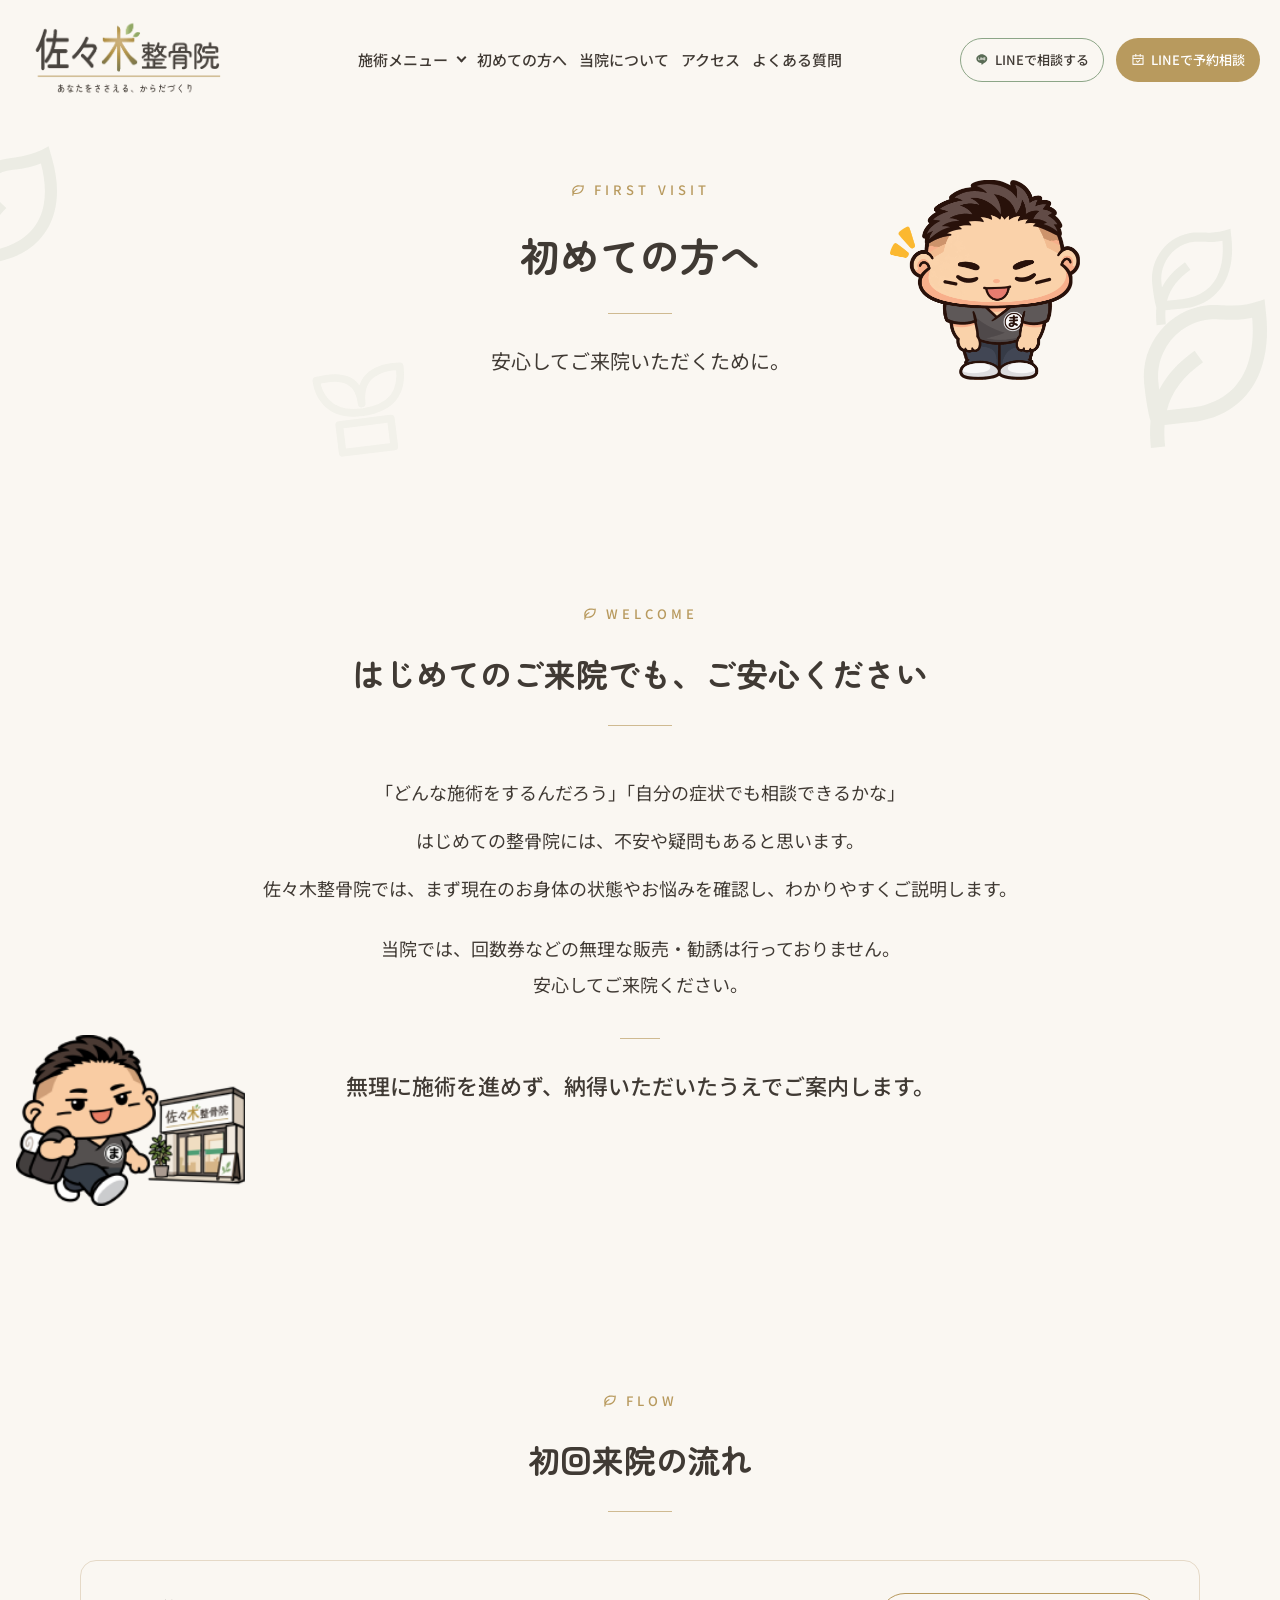
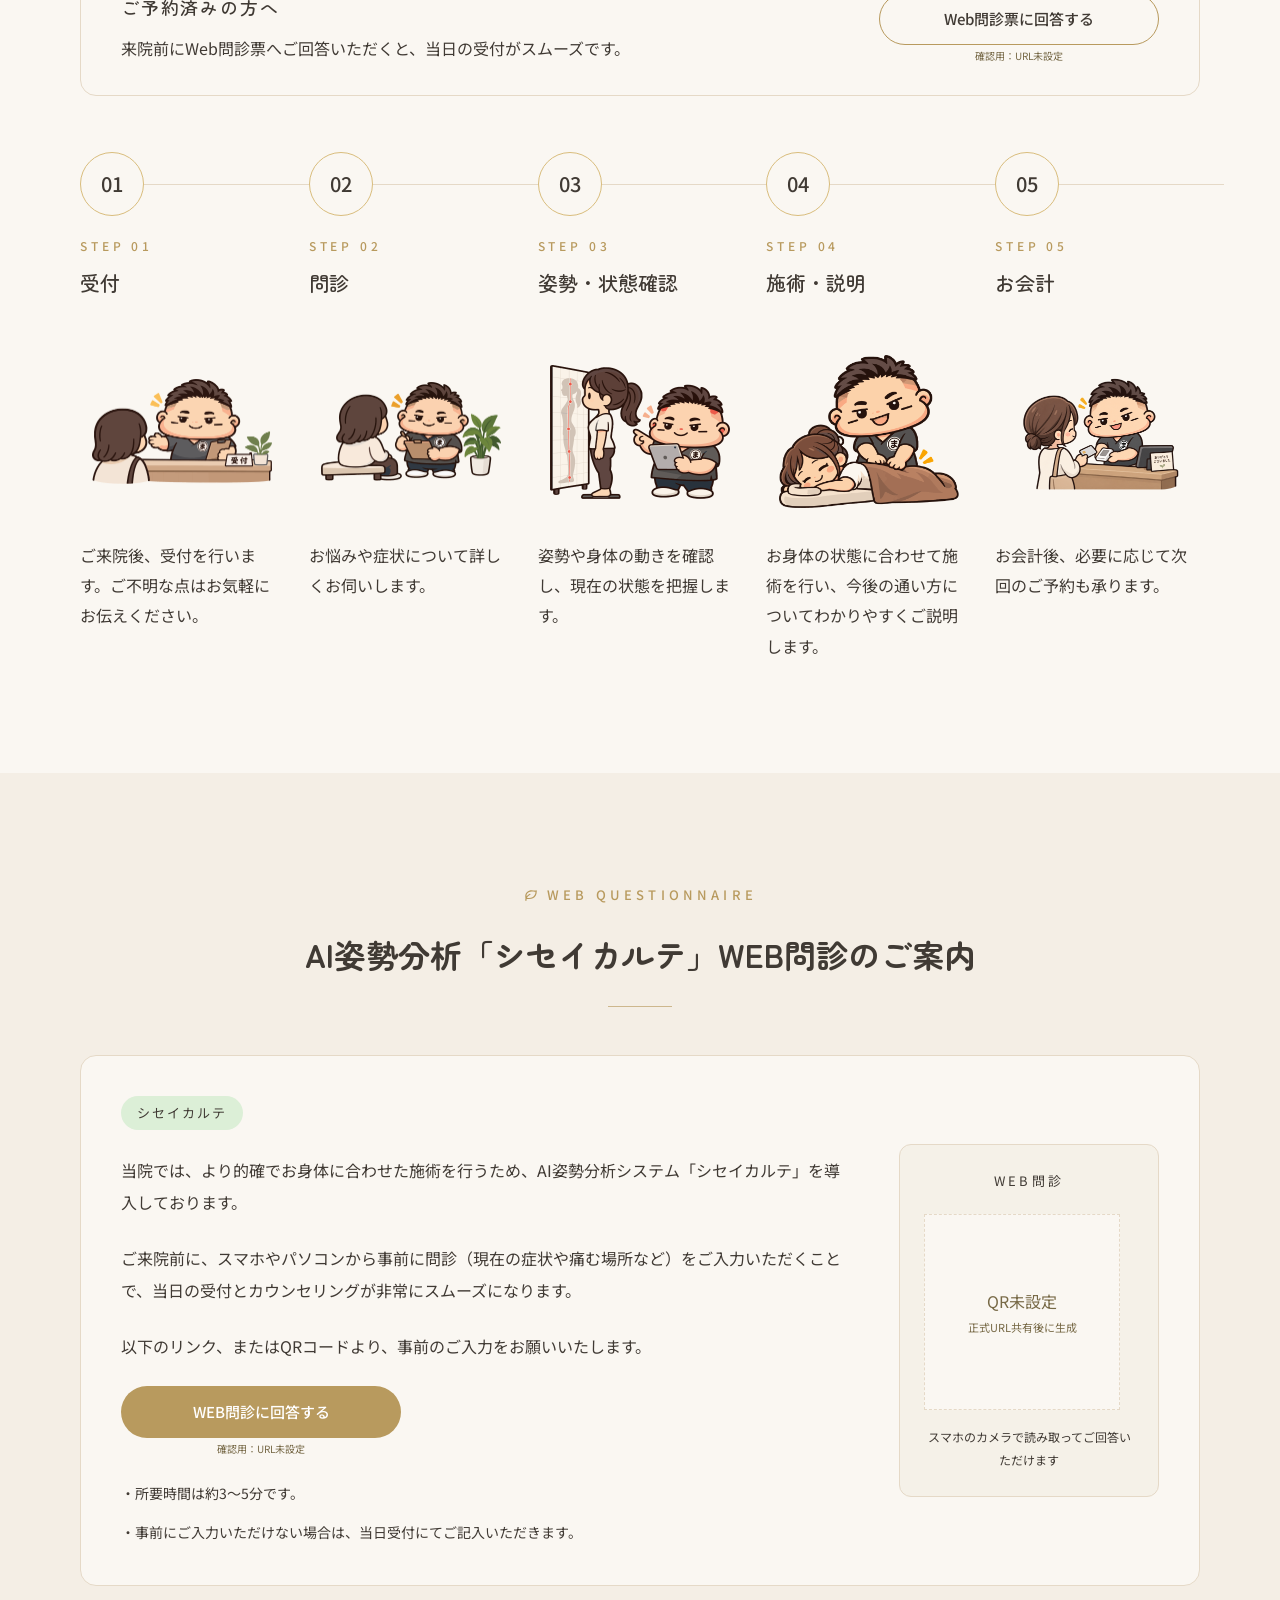
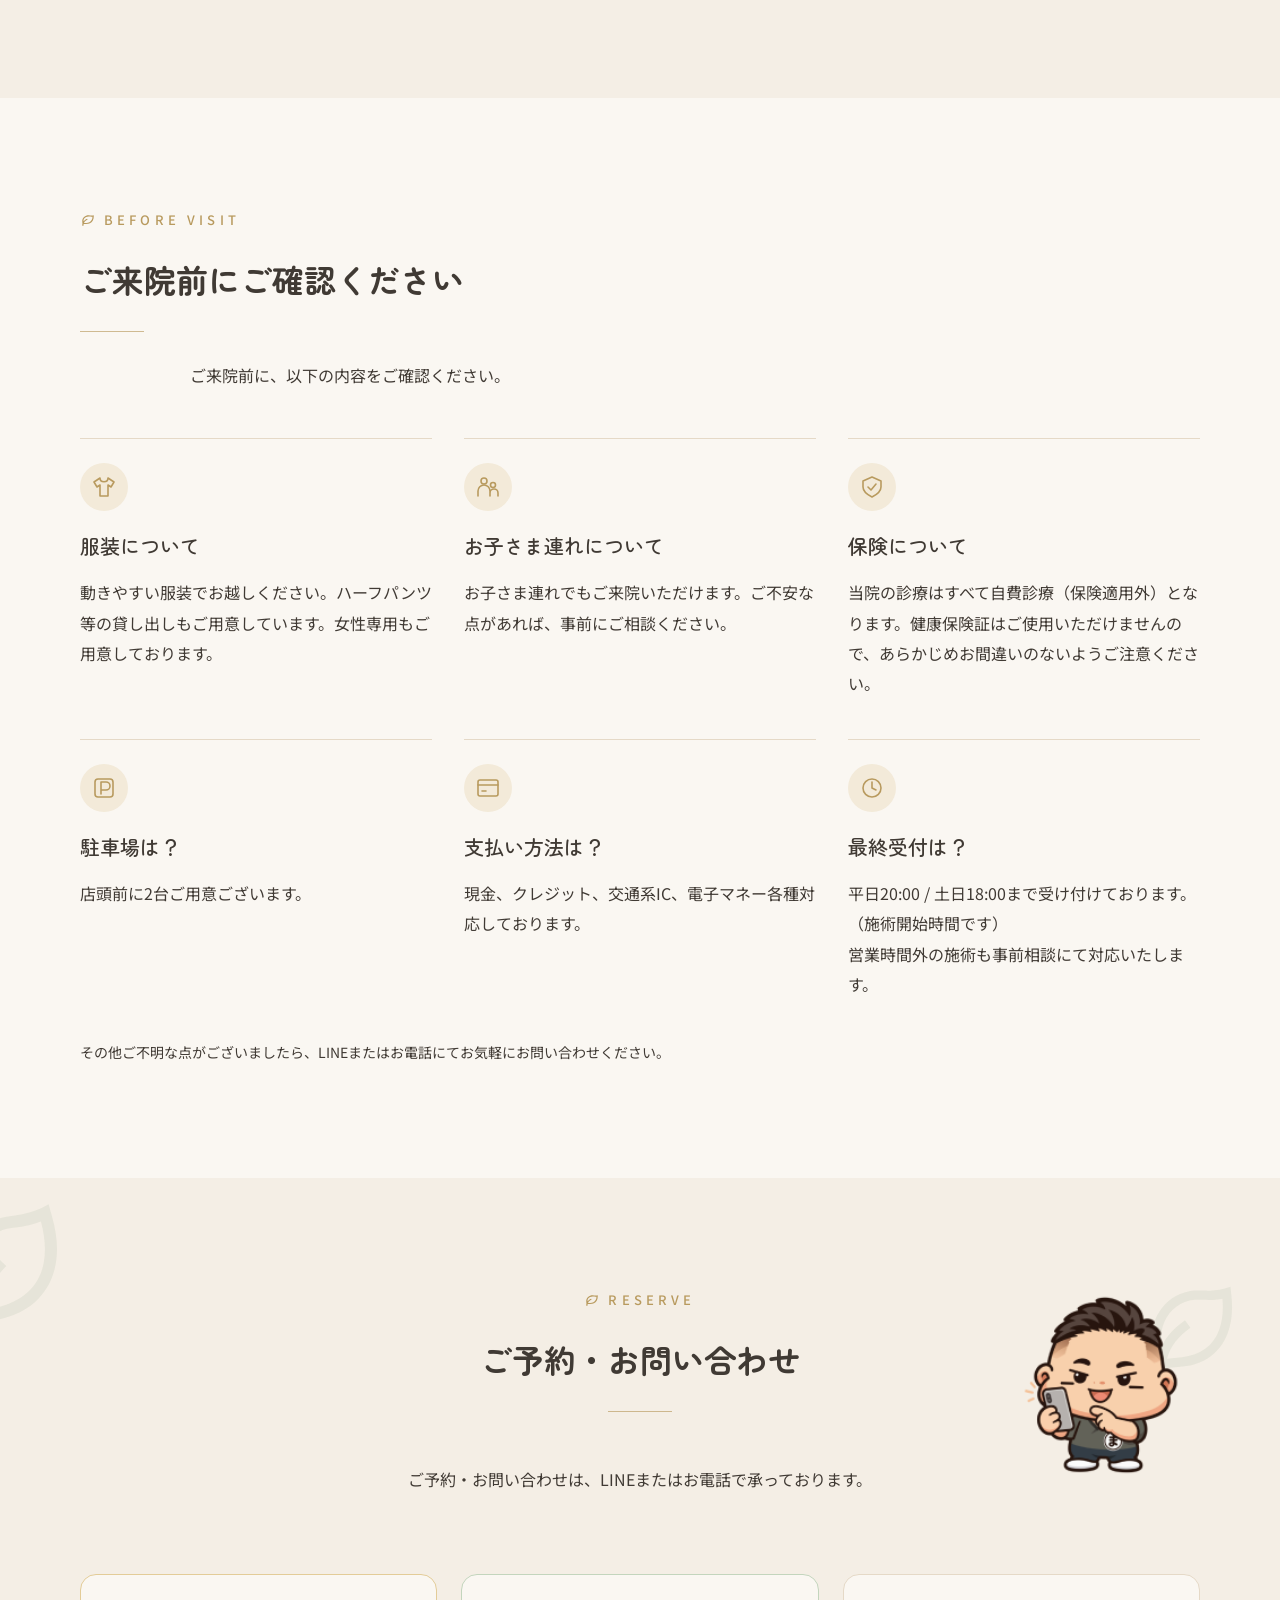
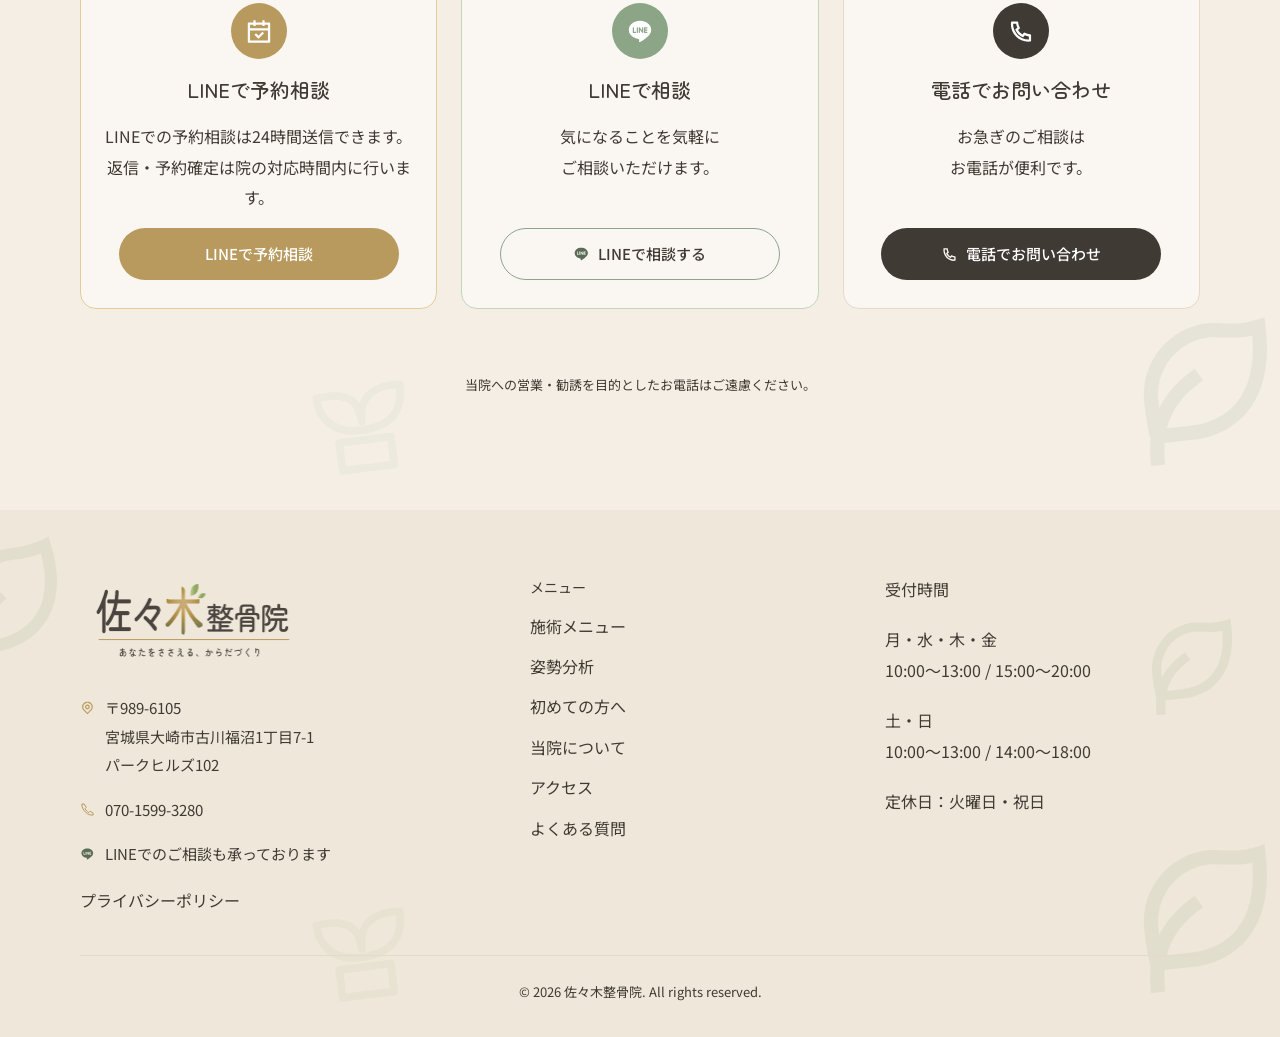
==== commit 87c07e9a: "chore: update designer HP preview from approved site" ====
--- a/first.html
+++ b/first.html
@@ -2,7 +2,7 @@
 <!doctype html>
 <html lang="ja">
 <head>
-
+  
   <meta charset="utf-8"><meta name="viewport" content="width=device-width, initial-scale=1">
     <!-- Site favicons -->
   <link rel="icon" type="image/png" sizes="96x96" href="/sasaki-seikotsuin-preview/favicon-96x96.png">
@@ -72,33 +72,33 @@
 </div>
 <noscript><nav class="no-js-nav" aria-label="ページ一覧"><a href="./treatment.html">施術メニュー一覧</a><a href="./posture.html">姿勢分析</a><a href="./treatment.html#seitai">整体</a><a href="./treatment.html#ems">EMS</a><a href="./hydrogen.html">水素吸入</a><a href="./treatment.html#cupping">カッピング</a><a href="./first.html">初めての方へ</a><a href="./index.html#about">当院について</a><a href="./index.html#access">アクセス</a><a href="./index.html#faq">よくある質問</a></nav></noscript>
 
-  <main id="main-content" tabindex="-1">
-
-
+  <main id="main-content" tabindex="-1">
+
+
 <section class="page-hero decorated" aria-labelledby="page-title"><div class="decorations" aria-hidden="true"><img class="leaf leaf--one" src="./images/icon-87-319.svg" alt=""><img class="leaf leaf--two" src="./images/icon-87-319.svg" alt=""><img class="leaf leaf--three" src="./images/icon-87-319.svg" alt=""><svg class="sprout" viewBox="0 0 100 120" fill="none"><path d="M48 74C14 74 10 49 10 40c28-4 39 6 39 26C49 40 68 34 88 36c0 25-12 37-39 38Zm-22 9h48v26H26z" stroke="currentColor" stroke-width="7" stroke-linejoin="round"/></svg></div><div class="container"><div class="page-hero__title"><p class="eyebrow"><img src="./images/icon-87-364.svg" class="icon " alt="" width="24" height="24"> FIRST VISIT</p><h1 id="page-title">初めての方へ</h1><span class="heading-rule" aria-hidden="true"></span>
 
 <img src="./images/majinkun_first-hero_greeting-624dccf8.png" alt="" class="page-hero__image" width="378" height="396" loading="eager" decoding="async">
-</div><p class="page-hero__lead">安心してご来院いただくために。</p></div></section>
-
-
+</div><p class="page-hero__lead">安心してご来院いただくために。</p></div></section>
+
+
 <section class="section welcome" data-reveal><div class="container">
 <div class="section-heading center">
   <p class="eyebrow"><img src="./images/icon-87-364.svg" class="icon " alt="" width="24" height="24"> WELCOME</p>
   <h2>はじめてのご来院でも、ご安心ください</h2><span class="heading-rule" aria-hidden="true"></span>
-
+  
 </div>
-<div class="welcome-copy"><p>「どんな施術をするんだろう」「自分の症状でも相談できるかな」</p><p>はじめての整骨院には、不安や疑問もあると思います。</p><p>佐々木整骨院では、まず現在のお身体の状態やお悩みを確認し、わかりやすくご説明します。</p><span class="heading-rule"></span><p class="lead">無理に施術を進めず、納得いただいたうえでご案内します。</p></div>
+<div class="welcome-copy"><p>「どんな施術をするんだろう」「自分の症状でも相談できるかな」</p><p>はじめての整骨院には、不安や疑問もあると思います。</p><p>佐々木整骨院では、まず現在のお身体の状態やお悩みを確認し、わかりやすくご説明します。</p><p class="welcome-reassurance"><span>当院では、回数券などの無理な販売・勧誘は<span class="welcome-reassurance-phrase">行っておりません。</span></span><span>安心してご来院ください。</span></p><span class="heading-rule"></span><p class="lead">無理に施術を進めず、納得いただいたうえでご案内します。</p></div>
 
 <img src="./images/majinkun_flow_visit-ef6ac5f1.png" alt="" class="welcome-image" width="229" height="172" loading="lazy" decoding="async">
-</div></section>
-
-
-
+</div></section>
+
+
+
 <section class="section first-flow" data-reveal><div class="container">
 <div class="section-heading center">
   <p class="eyebrow"><img src="./images/icon-87-364.svg" class="icon " alt="" width="24" height="24"> FLOW</p>
   <h2>初回来院の流れ</h2><span class="heading-rule" aria-hidden="true"></span>
-
+  
 </div>
 <div class="questionnaire-callout"><div><h3>ご予約済みの方へ</h3><p>来院前にWeb問診票へご回答いただくと、当日の受付がスムーズです。</p></div>
 
@@ -121,15 +121,15 @@
 <p>お身体の状態に合わせて施術を行い、今後の通い方についてわかりやすくご説明します。</p></li><li><span class="step-number">05</span><p class="eyebrow">STEP 05</p><h3>お会計</h3>
 
 <img src="./images/majinkun_first-flow_payment-bc513d0f.png" alt="" class="flow-image" width="360" height="241" loading="lazy" decoding="async">
-<p>お会計後、必要に応じて次回のご予約も承ります。</p></li></ol></div></section>
-
-
-
+<p>お会計後、必要に応じて次回のご予約も承ります。</p></li></ol></div></section>
+
+
+
 <section class="section questionnaire section--reserve" id="questionnaire" data-reveal><div class="container">
 <div class="section-heading center">
   <p class="eyebrow"><img src="./images/icon-87-364.svg" class="icon " alt="" width="24" height="24"> WEB QUESTIONNAIRE</p>
   <h2>AI姿勢分析「シセイカルテ」WEB問診のご案内</h2><span class="heading-rule" aria-hidden="true"></span>
-
+  
 </div>
 <div class="questionnaire-card"><div class="copy"><p class="questionnaire-badge">シセイカルテ</p><p>当院では、より的確でお身体に合わせた施術を行うため、AI姿勢分析システム「シセイカルテ」を導入しております。</p><p>ご来院前に、スマホやパソコンから事前に問診（現在の症状や痛む場所など）をご入力いただくことで、当日の受付とカウンセリングが非常にスムーズになります。</p><p>以下のリンク、またはQRコードより、事前のご入力をお願いいたします。</p>
 
@@ -137,10 +137,10 @@
 
 <span class="unavailable-wrap"><span class="button button--gold is-unavailable" role="link" aria-disabled="true" data-unconfigured="questionnaire">WEB問診に回答する</span><small class="unconfigured-note">確認用：URL未設定</small></span>
 
-<ul class="questionnaire-notes"><li>・所要時間は約3〜5分です。</li><li>・事前にご入力いただけない場合は、当日受付にてご記入いただきます。</li></ul></div><div class="qr-panel"><p>WEB問診</p><div class="qr-unset" data-unconfigured="questionnaire"><span>QR未設定</span><small>正式URL共有後に生成</small></div><p>スマホのカメラで読み取ってご回答いただけます</p></div></div></div></section>
-
-
-
+<ul class="questionnaire-notes"><li>・所要時間は約3〜5分です。</li><li>・事前にご入力いただけない場合は、当日受付にてご記入いただきます。</li></ul></div><div class="qr-panel"><p>WEB問診</p><div class="qr-unset" data-unconfigured="questionnaire"><span>QR未設定</span><small>正式URL共有後に生成</small></div><p>スマホのカメラで読み取ってご回答いただけます</p></div></div></div></section>
+
+
+
 <section class="section before-visit" data-reveal><div class="container">
 <div class="section-heading left">
   <p class="eyebrow"><img src="./images/icon-87-364.svg" class="icon " alt="" width="24" height="24"> BEFORE VISIT</p>
@@ -148,9 +148,9 @@
   <p class="section-lead">ご来院前に、以下の内容をご確認ください。</p>
 </div>
 <div class="before-grid"><article><span class="round-icon"><svg class="icon" aria-hidden="true" viewBox="0 0 24 24" fill="none" stroke="currentColor" stroke-width="1.6" stroke-linecap="round" stroke-linejoin="round"><path d="m8 3-6 4 3 5 3-2v11h8V10l3 2 3-5-6-4c0 5-8 5-8 0Z"/></svg></span><h3>服装について</h3><p>動きやすい服装でお越しください。ハーフパンツ等の貸し出しもご用意しています。女性専用もご用意しております。</p></article><article><span class="round-icon"><svg class="icon" aria-hidden="true" viewBox="0 0 24 24" fill="none" stroke="currentColor" stroke-width="1.6" stroke-linecap="round" stroke-linejoin="round"><circle cx="8" cy="6" r="3"/><circle cx="17" cy="10" r="2.5"/><path d="M2 21v-5a6 6 0 0 1 12 0v5m0 0v-3a4 4 0 0 1 8 0v3"/></svg></span><h3>お子さま連れについて</h3><p>お子さま連れでもご来院いただけます。ご不安な点があれば、事前にご相談ください。</p></article><article><span class="round-icon"><svg class="icon" aria-hidden="true" viewBox="0 0 24 24" fill="none" stroke="currentColor" stroke-width="1.6" stroke-linecap="round" stroke-linejoin="round"><path d="m12 2 9 4v6c0 5-5 8-9 10-4-2-9-5-9-10V6Z"/><path d="m8 12 3 3 5-6"/></svg></span><h3>保険について</h3><p>当院の診療はすべて自費診療（保険適用外）となります。健康保険証はご使用いただけませんので、あらかじめお間違いのないようご注意ください。</p></article><article><span class="round-icon"><svg class="icon" aria-hidden="true" viewBox="0 0 24 24" fill="none" stroke="currentColor" stroke-width="1.6" stroke-linecap="round" stroke-linejoin="round"><rect x="3" y="3" width="18" height="18" rx="3"/><path d="M9 18V6h5a4 4 0 0 1 0 8H9"/></svg></span><h3>駐車場は？</h3><p>店頭前に2台ご用意ございます。</p></article><article><span class="round-icon"><svg class="icon" aria-hidden="true" viewBox="0 0 24 24" fill="none" stroke="currentColor" stroke-width="1.6" stroke-linecap="round" stroke-linejoin="round"><rect x="2" y="4" width="20" height="16" rx="2"/><path d="M2 9h20M6 15h4"/></svg></span><h3>支払い方法は？</h3><p>現金、クレジット、交通系IC、電子マネー各種対応しております。</p></article><article><span class="round-icon"><svg class="icon" aria-hidden="true" viewBox="0 0 24 24" fill="none" stroke="currentColor" stroke-width="1.6" stroke-linecap="round" stroke-linejoin="round"><circle cx="12" cy="12" r="9"/><path d="M12 6v6l4 2"/></svg></span><h3>最終受付は？</h3><p>平日20:00 / 土日18:00まで受け付けております。（施術開始時間です）
-営業時間外の施術も事前相談にて対応いたします。</p></article></div><p class="before-note">その他ご不明な点がございましたら、LINEまたはお電話にてお気軽にお問い合わせください。</p></div></section>
-
-
+営業時間外の施術も事前相談にて対応いたします。</p></article></div><p class="before-note">その他ご不明な点がございましたら、LINEまたはお電話にてお気軽にお問い合わせください。</p></div></section>
+
+
 <section class="reservation decorated" id="reservation" data-reveal>
 <div class="decorations" aria-hidden="true"><img class="leaf leaf--one" src="./images/icon-87-319.svg" alt=""><img class="leaf leaf--two" src="./images/icon-87-319.svg" alt=""><img class="leaf leaf--three" src="./images/icon-87-319.svg" alt=""><svg class="sprout" viewBox="0 0 100 120" fill="none"><path d="M48 74C14 74 10 49 10 40c28-4 39 6 39 26C49 40 68 34 88 36c0 25-12 37-39 38Zm-22 9h48v26H26z" stroke="currentColor" stroke-width="7" stroke-linejoin="round"/></svg></div><div class="container">
 
@@ -161,7 +161,7 @@
 <div class="section-heading center">
   <p class="eyebrow"><img src="./images/icon-87-364.svg" class="icon " alt="" width="24" height="24"> RESERVE</p>
   <h2>ご予約・お問い合わせ</h2><span class="heading-rule" aria-hidden="true"></span>
-
+  
 </div>
 
 <p class="reservation-intro">ご予約・お問い合わせは、LINEまたはお電話で承っております。</p>
@@ -191,6 +191,6 @@
 </a><address><p><img src="./images/icon-87-852.svg" class="icon " alt="" width="24" height="24"><span>〒989-6105<br>宮城県大崎市古川福沼1丁目7-1<br>パークヒルズ102</span></p><p><svg class="icon" aria-hidden="true" viewBox="0 0 24 24" fill="none" stroke="currentColor" stroke-width="1.6" stroke-linecap="round" stroke-linejoin="round"><path d="m7 3 3 5-2 2c2 3 3 4 6 6l2-2 5 3v3c-8 2-19-9-18-17z"/></svg><a href="tel:07015993280">070-1599-3280</a></p><p><img src="./images/icon-74-290.svg" class="icon " alt="" width="24" height="24"><span>LINEでのご相談も承っております</span></p></address></div>
 <nav class="footer-nav" aria-label="フッターメニュー"><p>メニュー</p><a href="./treatment.html">施術メニュー</a><a href="./posture.html">姿勢分析</a><a href="./first.html">初めての方へ</a><a href="./index.html#about">当院について</a><a href="./index.html#access">アクセス</a><a href="./index.html#faq">よくある質問</a></nav>
 <div class="footer-hours"><p>受付時間</p><p>月・水・木・金<br>10:00〜13:00 / 15:00〜20:00</p><p>土・日<br>10:00〜13:00 / 14:00〜18:00</p><p>定休日：火曜日・祝日</p></div>
-</div><p><a href="./privacy.html">プライバシーポリシー</a></p><p class="copyright">© 2026 佐々木整骨院. All rights<br> reserved.</p></div></footer>
+</div><p><a href="./privacy.html">プライバシーポリシー</a></p><p class="copyright">© 2026 佐々木整骨院. <span class="text-phrase">All rights reserved.</span></p></div></footer>
 
 </body></html>
--- a/assets/css/components.css
+++ b/assets/css/components.css
@@ -1,1221 +1,1242 @@
-.site-header {
-  height:120px;
-  background:rgba(250,247,242,.8);
-  position:fixed;
-  top:0;
-  left:0;
-  right:0;
-  z-index:100;
-  border-bottom:1px solid transparent;
-  transition:height 300ms ease-out,background 300ms ease-out,box-shadow 300ms ease-out
-}
-.header-container {
-  max-width:1280px;
-  width:calc(100% - 80px);
-  height:100%;
-  margin:auto;
-  display:flex;
-  gap:40px;
-  align-items:center;
-  justify-content:space-between
-}
-.brand {
-  display:block;
-  flex:0 0 268px
-}
-.brand img {
-  width:268px;
-  height:111.67px;
-  transition:height 300ms ease-out,width 300ms ease-out
-}
-.desktop-nav {
-  display:flex;
-  align-items:center;
-  gap:32px;
-  white-space:nowrap;
-  font-size:15px;
-  font-weight:500
-}
-.desktop-nav a,.nav-toggle {
-  font-size:15px;
-  line-height:24px;
-  display:flex;
-  align-items:center;
-  min-height:44px;
-  padding:0
-}
-.desktop-nav a:hover,.nav-toggle:hover {
-  color:var(--gold)
-}
-.chevron {
-  width:7px;
-  height:7px;
-  border-right:2px solid;
-  border-bottom:2px solid;
-  transform:rotate(45deg);
-  margin-left:10px;
-  margin-top:-4px
-}
-.dropdown-parent {
-  position:relative
-}
-.desktop-dropdown {
-  position:absolute;
-  top:72px;
-  left:0;
-  width:260px;
-  padding:8px;
-  background:var(--paper);
-  border:1px solid var(--line);
-  border-radius:12px;
-  box-shadow:0 10px 24px #403a3412
-}
-.desktop-dropdown a {
-  padding:12px 16px;
-  min-height:48px
-}
-.desktop-dropdown a:hover {
-  background:var(--beige);
-  border-radius:6px
-}
-.header-actions {
-  display:flex;
-  align-items:center;
-  gap:12px;
-  flex-shrink:0
-}
-.button {
-  display:inline-flex;
-  align-items:center;
-  justify-content:center;
-  gap:8px;
-  min-height:52px;
-  width:280px;
-  max-width:100%;
-  border:1px solid transparent;
-  border-radius:999px;
-  text-align:center;
-  font-size:15px;
-  font-weight:500;
-  line-height:24px;
-  padding:12px 20px;
-  transition:transform 300ms ease-out,color 300ms ease-out,background-color 300ms ease-out,border-color 300ms ease-out
-}
-.button .icon {
-  width:17px;
-  height:18px
-}
-.button--gold {
-  background:var(--gold);
-  color:white
-}
-.button--outline {
-  border-color:var(--gold);
-  background:var(--paper)
-}
-.button--line {
-  border-color:var(--green);
-  background:var(--paper);
-  color:var(--text)
-}
-.button--dark {
-  background:var(--text);
-  color:white
-}
-.header-actions .button {
-  height:44px;
-  min-height:44px;
-  padding:8px 14px;
-  font-size:13px;
-  gap:6px;
-  width:auto;
-  flex-shrink:0;
-  white-space:nowrap
-}
-.header-actions .button--line {
-  width:160px
-}
-.header-actions .button .icon {
-  width:14px;
-  height:14px
-}
-.header-actions .unconfigured-note {
-  font-size:9px;
-  line-height:12px;
-  position:absolute;
-  top:45px;
-  left:0;
-  width:100%
-}
-.unavailable-wrap {
-  display:inline-flex;
-  position:relative;
-  flex-direction:column;
-  align-items:center;
-  max-width:100%
-}
-.unconfigured-note {
-  display:block;
-  font-size:10px;
-  line-height:1.5;
-  color:#766846;
-  text-align:center;
-  margin-top:3px
-}
-.is-unavailable {
-  cursor:not-allowed
-}
-.site-header.is-compact {
-  height:72px;
-  background:rgba(250,247,242,.95);
-  box-shadow:0 2px 12px #403a3410;
-  border-bottom-color:var(--line)
-}
-.site-header.is-compact .brand img {
-  height:64px;
-  width:154px
-}
-.site-header.is-compact .desktop-dropdown {
-  top:56px
-}
-.menu-toggle {
-  display:none
-}
-.mobile-menu,.menu-overlay {
-  display:none
-}
-.round-icon {
-  display:inline-flex;
-  align-items:center;
-  justify-content:center;
-  border-radius:50%;
-  width:56px;
-  height:56px;
-  background:#f5e8c9;
-  flex-shrink:0
-}
-.round-icon .icon {
-  width:28px;
-  height:28px
-}
-.decorated {
-  position:relative;
-  isolation:isolate;
-  overflow:hidden
-}
-.decorations {
-  position:absolute;
-  inset:0;
-  z-index:-1;
-  pointer-events:none;
-  overflow:hidden;
-  color:#8ca58720
-}
-.leaf {
-  position:absolute;
-  transform-origin:20% 85%;
-  width:140px;
-  opacity:.65
-}
-.leaf--one {
-  top:30px;
-  left:-60px;
-  transform:rotate(-10deg);
-  width:170px
-}
-.leaf--two {
-  top:100px;
-  right:20px;
-  width:130px
-}
-.leaf--three {
-  bottom:20px;
-  right:-30px;
-  width:200px
-}
-.sprout {
-  position:absolute;
-  bottom:30px;
-  left:24%;
-  width:110px;
-  height:130px;
-  transform:rotate(-7deg);
-  opacity:.65
-}
-.page-hero {
-  padding:60px 0 100px;
-  min-height:350px;
-  text-align:center
-}
-.page-hero__title {
-  position:relative;
-  width:max-content;
-  max-width:100%;
-  margin:0 auto 28px
-}
-.page-hero__title .eyebrow {
-  margin-bottom:24px
-}
-.page-hero__image {
-  position:absolute;
-  width:210px;
-  height:200px;
-  left:calc(100% + 120px);
-  top:0;
-  max-width:none
-}
-.page-hero__lead {
-  font-size:20px;
-  margin:auto;
-  max-width:1000px
-}
-.hero-notice {
-  margin:32px auto 0;
-  padding:12px 28px;
-  width:max-content;
-  max-width:100%;
-  border:1px solid #ead8ad;
-  background:#fcf7e9;
-  border-radius:99px;
-  color:var(--gold)
-}
-.reservation {
-  background:var(--reserve);
-  padding:112px 0;
-  min-height:884px
-}
-.reservation .container {
-  position:relative
-}
-.reservation-mascot {
-  position:absolute;
-  top:0;
-  right:0;
-  width:190px;
-  height:190px
-}
-.reservation-intro {
-  text-align:center;
-  margin:52px 0 80px
-}
-.reservation-grid {
-  display:grid;
-  grid-template-columns:repeat(3,minmax(0,1fr));
-  gap:24px
-}
-.reservation-card {
-  border:1px solid var(--line);
-  border-radius:16px;
-  background:var(--paper);
-  padding:28px 24px;
-  text-align:center;
-  display:flex;
-  flex-direction:column;
-  align-items:center;
-  min-height:305px
-}
-.reservation-card h3 {
-  font-size:20px;
-  font-weight:500;
-  margin:16px 0
-}
-.reservation-card p {
-  font-size:16px;
-  line-height:1.9;
-  margin:0 0 16px;
-  min-height:60px
-}
-.reservation-card .button {
-  width:280px
-}
-.reservation-card--web {
-  border-color:#e3cc98
-}
-.reservation-card--line {
-  border-color:#c3d5bd
-}
-.reservation-card--web .round-icon {
-  background:var(--gold)
-}
-.reservation-card--line .round-icon {
-  background:var(--green)
-}
-.reservation-card--phone .round-icon {
-  background:var(--text)
-}
-.reservation-card .round-icon img {
-  filter:brightness(0) invert(1)
-}
-.reservation-card .unavailable-wrap {
-  width:100%
-}
-.reservation-note {
-  text-align:center;
-  font-size:13px;
-  margin-top:64px
-}
-.site-footer {
-  background:var(--footer);
-  padding:64px 0 32px;
-  min-height:510px
-}
-.footer-grid {
-  display:grid;
-  grid-template-columns:1.3fr 1fr 1fr;
-  gap:40px
-}
-.footer-logo {
-  width:230px;
-  height:96px;
-  margin-bottom:24px
-}
-.footer-contact {
-  font-size:15px
-}
-.footer-contact address p {
-  margin-bottom:16px
-}
-.footer-nav {
-  display:flex;
-  flex-direction:column;
-  align-items:flex-start;
-  gap:10px
-}
-.footer-nav p {
-  font-size:14px;
-  margin:0
-}
-.footer-hours p {
-  margin-bottom:20px
-}
-.copyright {
-  text-align:center;
-  border-top:1px solid var(--line);
-  padding-top:24px;
-  margin-top:40px;
-  font-size:13px
-}
-.faq-section {
-  padding:112px 0;
-  background:var(--beige)
-}
-.faq-layout {
-  position:relative
-}
-.faq-grid {
-  display:grid;
-  grid-template-columns:1fr 1fr;
-  gap:20px 32px
-}
-.faq-item {
-  background:var(--paper);
-  border:1px solid var(--line);
-  border-radius:12px;
-  overflow:hidden;
-  align-self:start
-}
-.faq-item summary {
-  cursor:pointer;
-  display:flex;
-  align-items:center;
-  gap:16px;
-  padding:24px 28px;
-  list-style:none;
-  font-size:15px;
-  line-height:1.8;
-  min-height:80px
-}
-.faq-item summary::-webkit-details-marker {
-  display:none
-}
-.question-label {
-  color:var(--gold);
-  font-weight:500;
-  flex-shrink:0
-}
-.faq-mark {
-  position:relative;
-  display:block;
-  width:28px;
-  height:28px;
-  flex:0 0 28px;
-  border:1px solid #dec694;
-  border-radius:50%;
-  margin-left:auto
-}
-.faq-mark::before,.faq-mark::after {
-  content:'';
-  position:absolute;
-  background:var(--gold);
-  width:10px;
-  height:1px;
-  top:13px;
-  left:8px
-}
-.faq-mark::after {
-  transform:rotate(90deg)
-}
-.faq-item[open] .faq-mark::after {
-  display:none
-}
-.faq-answer {
-  display:flex;
-  gap:12px;
-  padding:0 28px 24px;
-  line-height:1.9;
-  font-size:15px
-}
-.answer-label {
-  flex:0 0 20px;
-  color:#928e86
-}
-.faq-answer p {
-  margin:0
-}
-.faq-mascot {
-  position:absolute;
-  left:-115px;
-  bottom:-70px;
-  width:120px;
-  height:120px
-}
-.page-top .faq-grid,.page-treatment .faq-grid {
-  grid-template-columns:1fr;
-  max-width:800px;
-  margin:auto;
-  gap:16px
-}
-.page-top .faq-mascot {
-  width:181px;
-  height:181px;
-  left:-30px;
-  bottom:-65px
-}
-.page-treatment .faq-mascot {
-  width:173px;
-  height:173px;
-  left:-15px;
-  bottom:-70px
-}
-.page-top .faq-section {
-  padding-bottom:128px
-}
-.flow-grid {
-  display:grid;
-  grid-template-columns:repeat(var(--steps),minmax(0,1fr));
-  gap:24px
-}
-.flow-grid li {
-  position:relative;
-  padding-top:0
-}
-.flow-grid li::before {
-  position:absolute;
-  content:'';
-  left:0;
-  right:-24px;
-  height:1px;
-  background:var(--line);
-  top:32px;
-  z-index:-1
-}
-.step-number {
-  display:flex;
-  border:1px solid #d9bd7d;
-  background:var(--paper);
-  border-radius:50%;
-  width:64px;
-  height:64px;
-  align-items:center;
-  justify-content:center;
-  font-size:20px;
-  font-weight:500;
-  margin-bottom:20px
-}
-.flow-grid .eyebrow {
-  justify-content:flex-start;
-  font-size:12px;
-  margin-bottom:12px
-}
-.flow-grid h3 {
-  font-size:20px;
-  font-weight:500;
-  min-height:60px
-}
-.flow-image {
-  width:180px;
-  height:160px;
-  object-fit:contain;
-  margin:24px auto 28px
-}
-.flow-grid li>p:last-child {
-  font-size:16px;
-  line-height:1.9
-}
-.price-table {
-  max-width:950px;
-  border:1px solid var(--line);
-  border-radius:16px;
-  background:var(--paper);
-  overflow:hidden;
-  margin:auto
-}
-.price-cells {
-  display:flex
-}
-.price-cell {
-  flex:1;
-  text-align:center;
-  padding:32px 20px;
-  border-right:1px solid var(--line);
-  min-width:0
-}
-.price-cell:last-child {
-  border:0
-}
-.price-cell p {
-  display:flex;
-  align-items:center;
-  justify-content:center;
-  gap:8px;
-  margin:0 0 24px;
-  font-size:16px
-}
-.price-cell .icon {
-  width:16px;
-  height:16px
-}
-.price-cell strong {
-  display:block;
-  font-size:32px;
-  line-height:1.5;
-  margin-bottom:8px
-}
-.price-cell small {
-  display:block
-}
-.price-note {
-  padding:20px 40px;
-  font-size:13px;
-  background:var(--beige);
-  text-align:center
-}
-.concern-list {
-  display:grid;
-  grid-template-columns:repeat(2,minmax(0,1fr));
-  gap:20px
-}
-.concern-item {
-  display:flex;
-  align-items:center;
-  gap:24px;
-  padding:28px;
-  background:var(--paper);
-  border:1px solid var(--line);
-  border-radius:16px;
-  font-size:20px;
-  font-weight:500;
-  line-height:1.6
-}
-.concern-item .round-icon {
-  background:#f4ead8;
-  width:72px;
-  height:72px
-}
-.concern-outro {
-  text-align:center;
-  font-size:20px;
-  margin:80px auto 0
-}
-.feature-cards .round-icon {
-  margin-bottom:24px
-}
-.feature-cards h3 {
-  font-size:20px;
-  font-weight:500;
-  margin-bottom:16px
-}
-.feature-cards p {
-  font-size:16px
-}
-.feature-cards {
-  margin-top:80px
-}
-.footer-contact address p {
-  display:flex;
-  gap:10px;
-  align-items:flex-start
-}
-.footer-contact address .icon {
-  width:15px;
-  height:20px;
-  margin-top:4px;
-  color:var(--gold)
-}
-.page-hydrogen .faq-mascot {
-  display:none
-}
-@media(hover:hover) {
-  a.button:hover {
-    transform:scale(1.05);
-    background:#a48a52;
-    border-color:#a48a52;
-    color:#fff
-  }
-  .button--line:hover {
-    background:var(--green)!important
-  }
-  .button--outline:hover {
-    background:var(--beige)!important;
-    color:var(--text)!important
-  }
-  .footer-nav a:hover {
-    text-decoration:underline
-  }
-}
-@media(max-width:1320px) and (min-width:1101px) {
-  .header-container {
-    width:calc(100% - 40px);
-    gap:16px
-  }
-  .desktop-nav {
-    gap:12px
-  }
-  .brand {
-    flex-basis:220px
-  }
-  .brand img {
-    width:220px
-  }
-  .header-actions .button--line {
-    width:140px
-  }
-  .header-actions .button {
-    width:auto
-  }
-}
-@media(max-width:1100px) and (min-width:768px) {
-  .header-container {
-    width:calc(100% - 40px);
-    gap:16px;
-    flex-wrap:wrap;
-    justify-content:space-between;
-    align-content:center
-  }
-  .brand {
-    flex-basis:170px
-  }
-  .brand img {
-    width:170px;
-    height:70px
-  }
-  .desktop-nav {
-    order:3;
-    width:100%;
-    justify-content:center;
-    gap:24px;
-    height:36px
-  }
-  .desktop-nav a,.nav-toggle {
-    min-height:36px;
-    font-size:13px
-  }
-  .header-actions .unconfigured-note {
-    top:36px
-  }
-  .header-actions .button {
-    height:36px;
-    min-height:36px
-  }
-  .site-header.is-compact .desktop-nav {
-    height:24px
-  }
-  .site-header.is-compact .brand img {
-    height:40px;
-    width:100px
-  }
-  .site-header.is-compact .header-actions .button {
-    height:28px;
-    min-height:28px;
-    padding:0 10px
-  }
-  .site-header.is-compact .header-actions .unconfigured-note {
-    display:none
-  }
-  .desktop-dropdown {
-    top:36px
-  }
-  .site-header.is-compact .desktop-dropdown {
-    top:30px
-  }
-  .faq-mascot {
-    left:-30px;
-    bottom:-80px;
-    width:80px!important;
-    height:80px!important
-  }
-  .reservation-mascot {
-    width:130px;
-    height:130px
-  }
-  .reservation-card {
-    padding:24px 16px
-  }
-  .reservation-card h3 {
-    font-size:18px
-  }
-  .reservation-card p {
-    font-size:14px
-  }
-  .reservation-card .button {
-    font-size:13px;
-    padding:10px
-  }
-  .page-hero__image {
-    left:calc(100% + 35px);
-    width:160px
-  }
-}
-@media(max-width:767px) {
-  .site-header,.site-header.is-compact {
-    height:73px
-  }
-  .header-container {
-    width:calc(100% - 40px);
-    gap:16px
-  }
-  .brand {
-    flex-basis:153.6px
-  }
-  .brand img,.site-header.is-compact .brand img {
-    height:64px;
-    width:153.6px
-  }
-  .desktop-nav,.header-actions {
-    display:none
-  }
-  .menu-toggle {
-    display:flex;
-    width:44px;
-    height:44px;
-    flex-direction:column;
-    gap:5px;
-    align-items:center;
-    justify-content:center;
-    padding:10px
-  }
-  .menu-toggle span {
-    height:2px;
-    background:var(--text);
-    width:20px
-  }
-  .mobile-menu {
-    display:block;
-    position:fixed;
-    inset:0 0 auto;
-    max-height:100dvh;
-    overflow-y:auto;
-    overscroll-behavior:contain;
-    background:var(--paper);
-    z-index:201;
-    padding:12px 20px 32px;
-    clip-path:inset(0 0 100% 0);
-    transition:clip-path 460ms cubic-bezier(.6,0,.9,1)
-  }
-  .mobile-menu.is-open {
-    clip-path:inset(0 0 0 0);
-    transition:clip-path 680ms cubic-bezier(.16,1,.3,1)
-  }
-  .mobile-menu__header {
-    display:flex;
-    align-items:center;
-    justify-content:space-between;
-    margin-bottom:24px
-  }
-  .mobile-menu__header img {
-    width:192px;
-    height:80px
-  }
-  .menu-close {
-    font-size:30px;
-    line-height:1;
-    width:44px;
-    height:44px
-  }
-  .submenu-toggle,.mobile-nav-link {
-    display:flex;
-    align-items:center;
-    justify-content:space-between;
-    min-height:54px;
-    width:100%;
-    border-bottom:1px solid var(--line);
-    padding:12px 0;
-    text-align:left;
-    font-size:16px
-  }
-  .submenu-toggle[aria-expanded=true] span {
-    font-size:0
-  }
-  .submenu-toggle[aria-expanded=true] span::after {
-    content:'−';
-    font-size:16px
-  }
-  .mobile-submenu {
-    background:#f1ece3;
-    padding:12px 16px;
-    border-radius:8px;
-    margin-top:12px
-  }
-  .mobile-submenu a {
-    display:block;
-    padding:10px 0;
-    font-size:15px
-  }
-  .mobile-menu__label {
-    margin:24px 0 12px;
-    font-size:16px
-  }
-  .mobile-menu__actions {
-    display:grid;
-    gap:12px
-  }
-  .mobile-menu__actions .button,.mobile-menu__actions .unavailable-wrap {
-    width:100%
-  }
-  .menu-overlay {
-    display:block;
-    position:fixed;
-    inset:0;
-    background:rgb(80 80 80 / 45%);
-    opacity:0;
-    z-index:200;
-    transition:opacity 450ms ease
-  }
-  .menu-overlay.is-open {
-    opacity:1
-  }
-  .button {
-    width:335px;
-    max-width:100%;
-    font-size:15px
-  }
-  .unavailable-wrap {
-    width:100%
-  }
-  .unconfigured-note {
-    font-size:10px
-  }
-  .page-hero {
-    min-height:265px;
-    padding:40px 0 64px
-  }
-  .page-hero__title {
-    margin:0 auto 30px
-  }
-  .page-hero__title .eyebrow {
-    font-size:12px;
-    white-space:nowrap;
-    letter-spacing:.25em
-  }
-  .page-hero__image {
-    left:calc(100% + 8px);
-    top:60px;
-    width:70px;
-    height:70px
-  }
-  .page-hero__lead {
-    font-size:15px
-  }
-  .page-hero .leaf--one {
-    left:-30px;
-    top:5px;
-    width:120px
-  }
-  .page-hero .leaf--two {
-    right:-10px;
-    top:60px;
-    width:110px
-  }
-  .page-hero .leaf--three {
-    display:none
-  }
-  .page-hero .sprout {
-    width:70px;
-    height:80px;
-    bottom:20px;
-    left:27%
-  }
-  .hero-notice {
-    font-size:13px;
-    padding:14px 20px;
-    border-radius:12px;
-    margin-top:24px
-  }
-  .reservation {
-    min-height:1479px;
-    padding:64px 0
-  }
-  .reservation .section-heading {
-    padding-right:0;
-    margin-bottom:36px
-  }
-  .reservation h2 {
-    font-size:24px
-  }
-  .reservation-mascot {
-    width:82px;
-    height:82px;
-    right:0;
-    top:75px
-  }
-  .reservation-intro {
-    text-align:left;
-    max-width:240px;
-    margin:28px 0 48px;
-    font-size:14px;
-    line-height:1.9
-  }
-  .reservation-grid {
-    grid-template-columns:1fr;
-    gap:20px
-  }
-  .reservation-card {
-    padding:28px 24px;
-    min-height:305px
-  }
-  .reservation-card h3 {
-    font-size:20px
-  }
-  .reservation-card p {
-    font-size:15px;
-    min-height:60px
-  }
-  .reservation-card .button {
-    width:100%
-  }
-  .reservation-card .unconfigured-note {
-    font-size:10px
-  }
-  .reservation-note {
-    margin-top:40px;
-    text-align:left;
-    font-size:12px
-  }
-  .site-footer {
-    padding:48px 0 32px;
-    min-height:977px
-  }
-  .footer-grid {
-    grid-template-columns:1fr;
-    gap:32px
-  }
-  .footer-logo {
-    width:192px;
-    height:80px
-  }
-  .footer-contact {
-    font-size:14px
-  }
-  .footer-nav {
-    gap:10px
-  }
-  .footer-nav a {
-    font-size:14px
-  }
-  .footer-hours {
-    font-size:14px
-  }
-  .footer-hours p {
-    margin-bottom:16px
-  }
-  .copyright {
-    margin-top:32px;
-    padding-top:24px;
-    font-size:12px
-  }
-  .leaf--one {
-    width:130px;
-    left:-65px;
-    top:30px
-  }
-  .leaf--two {
-    width:100px;
-    right:-20px;
-    top:100px
-  }
-  .leaf--three {
-    width:140px;
-    right:-45px;
-    bottom:25px
-  }
-  .sprout {
-    width:80px;
-    height:90px;
-    left:22%;
-    bottom:20px
-  }
-  .faq-section {
-    padding:64px 0 100px
-  }
-  .faq-grid {
-    grid-template-columns:1fr;
-    gap:16px
-  }
-  .faq-item summary {
-    font-size:15px;
-    gap:12px;
-    padding:20px;
-    min-height:76px
-  }
-  .faq-answer {
-    font-size:14px;
-    padding:0 20px 24px
-  }
-  .faq-mark {
-    width:26px;
-    height:26px;
-    flex-basis:26px
-  }
-  .faq-mark::before,.faq-mark::after {
-    top:12px;
-    left:7px
-  }
-  .faq-mascot,.page-top .faq-mascot,.page-treatment .faq-mascot {
-    width:79px;
-    height:79px;
-    left:auto;
-    right:0;
-    bottom:-75px
-  }
-  .page-top .faq-mascot {
-    width:84px;
-    height:84px
-  }
-  .page-hydrogen .faq-mascot {
-    width:62px;
-    height:62px;
-    bottom:-65px
-  }
-  .page-top .faq-section {
-    padding-bottom:130px
-  }
-  .flow-grid {
-    grid-template-columns:1fr;
-    gap:48px;
-    text-align:center
-  }
-  .step-number {
-    margin:0 auto 20px
-  }
-  .flow-grid li::before {
-    display:none
-  }
-  .flow-grid .eyebrow {
-    justify-content:center
-  }
-  .flow-grid h3 {
-    font-size:20px;
-    min-height:0
-  }
-  .flow-image {
-    width:280px;
-    height:220px;
-    margin:40px auto
-  }
-  .flow-grid li>p:last-child {
-    font-size:15px;
-    text-align:center
-  }
-  .price-cells {
-    flex-direction:column
-  }
-  .price-cell {
-    border-right:0;
-    border-bottom:1px solid var(--line);
-    padding:28px 20px
-  }
-  .price-cell p {
-    font-size:15px;
-    margin-bottom:16px
-  }
-  .price-cell strong {
-    font-size:28px
-  }
-  .price-note {
-    font-size:12px;
-    text-align:left;
-    padding:20px
-  }
-  .concern-list {
-    grid-template-columns:1fr;
-    gap:16px
-  }
-  .concern-item {
-    padding:22px 20px;
-    gap:16px;
-    font-size:16px;
-    min-height:98px
-  }
-  .concern-item .round-icon {
-    width:56px;
-    height:56px
-  }
-  .concern-outro {
-    font-size:16px;
-    margin-top:48px
-  }
-  .feature-cards {
-    margin-top:48px
-  }
-  .feature-cards h3 {
-    font-size:18px
-  }
-  .feature-cards p {
-    font-size:15px
-  }
-}
-@media(max-width:767px) {
-  .reservation-mascot {
-    position:static;
-    display:block;
-    margin:0 auto 16px;
-    width:82px;
-    height:82px
-  }
-  .reservation-intro {
-    text-align:center;
-    max-width:none;
-    margin:0 auto 48px
-  }
-  .reservation .section-heading {
-    margin-bottom:28px
-  }
-  .reservation .eyebrow {
-    margin-bottom:16px
-  }
-  .reservation .heading-rule {
-    margin-top:20px
-  }
-  .reservation-card {
-    padding:24px;
-    min-height:297px
-  }
-  .reservation-grid {
-    gap:24px
-  }
-  .faq-mascot,.page-top .faq-mascot,.page-treatment .faq-mascot,.page-hydrogen .faq-mascot {
-    left:50%;
-    right:auto;
-    transform:translateX(-50%)
-  }
-  .page-hydrogen .faq-mascot {
-    display:block
-  }
-  .footer-contact address p {
-    gap:10px
-  }
-  .footer-contact address .icon {
-    width:14px;
-    height:18px
-  }
-}
+.site-header {
+  height:120px;
+  background:rgba(250,247,242,.8);
+  position:fixed;
+  top:0;
+  left:0;
+  right:0;
+  z-index:100;
+  border-bottom:1px solid transparent;
+  transition:height 300ms ease-out,background 300ms ease-out,box-shadow 300ms ease-out
+}
+.header-container {
+  max-width:1280px;
+  width:calc(100% - 80px);
+  height:100%;
+  margin:auto;
+  display:flex;
+  gap:40px;
+  align-items:center;
+  justify-content:space-between
+}
+.brand {
+  display:block;
+  flex:0 0 268px
+}
+.brand img {
+  width:268px;
+  height:111.67px;
+  transition:height 300ms ease-out,width 300ms ease-out
+}
+.desktop-nav {
+  display:flex;
+  align-items:center;
+  gap:32px;
+  white-space:nowrap;
+  font-size:15px;
+  font-weight:500
+}
+.desktop-nav a,.nav-toggle {
+  font-size:15px;
+  line-height:24px;
+  display:flex;
+  align-items:center;
+  min-height:44px;
+  padding:0
+}
+.desktop-nav a:hover,.nav-toggle:hover {
+  color:var(--gold)
+}
+.chevron {
+  width:7px;
+  height:7px;
+  border-right:2px solid;
+  border-bottom:2px solid;
+  transform:rotate(45deg);
+  margin-left:10px;
+  margin-top:-4px
+}
+.dropdown-parent {
+  position:relative
+}
+.desktop-dropdown {
+  position:absolute;
+  top:72px;
+  left:0;
+  width:260px;
+  padding:8px;
+  background:var(--paper);
+  border:1px solid var(--line);
+  border-radius:12px;
+  box-shadow:0 10px 24px #403a3412
+}
+.desktop-dropdown a {
+  padding:12px 16px;
+  min-height:48px
+}
+.desktop-dropdown a:hover {
+  background:var(--beige);
+  border-radius:6px
+}
+.header-actions {
+  display:flex;
+  align-items:center;
+  gap:12px;
+  flex-shrink:0
+}
+.button {
+  display:inline-flex;
+  align-items:center;
+  justify-content:center;
+  gap:8px;
+  min-height:52px;
+  width:280px;
+  max-width:100%;
+  border:1px solid transparent;
+  border-radius:999px;
+  text-align:center;
+  font-size:15px;
+  font-weight:500;
+  line-height:24px;
+  padding:12px 20px;
+  transition:transform 300ms ease-out,color 300ms ease-out,background-color 300ms ease-out,border-color 300ms ease-out
+}
+.button .icon {
+  width:17px;
+  height:18px
+}
+.button--gold {
+  background:var(--gold);
+  color:white
+}
+.button--outline {
+  border-color:var(--gold);
+  background:var(--paper)
+}
+.button--line {
+  border-color:var(--green);
+  background:var(--paper);
+  color:var(--text)
+}
+.button--dark {
+  background:var(--text);
+  color:white
+}
+.header-actions .button {
+  height:44px;
+  min-height:44px;
+  padding:8px 14px;
+  font-size:13px;
+  gap:6px;
+  width:auto;
+  flex-shrink:0;
+  white-space:nowrap
+}
+.header-actions .button--line {
+  width:160px
+}
+.header-actions .button .icon {
+  width:14px;
+  height:14px
+}
+.header-actions .unconfigured-note {
+  font-size:9px;
+  line-height:12px;
+  position:absolute;
+  top:45px;
+  left:0;
+  width:100%
+}
+.unavailable-wrap {
+  display:inline-flex;
+  position:relative;
+  flex-direction:column;
+  align-items:center;
+  max-width:100%
+}
+.unconfigured-note {
+  display:block;
+  font-size:10px;
+  line-height:1.5;
+  color:#766846;
+  text-align:center;
+  margin-top:3px
+}
+.is-unavailable {
+  cursor:not-allowed
+}
+.site-header.is-compact {
+  height:72px;
+  background:rgba(250,247,242,.95);
+  box-shadow:0 2px 12px #403a3410;
+  border-bottom-color:var(--line)
+}
+.site-header.is-compact .brand img {
+  height:64px;
+  width:154px
+}
+.site-header.is-compact .desktop-dropdown {
+  top:56px
+}
+.menu-toggle {
+  display:none
+}
+.mobile-menu,.menu-overlay {
+  display:none
+}
+.round-icon {
+  display:inline-flex;
+  align-items:center;
+  justify-content:center;
+  border-radius:50%;
+  width:56px;
+  height:56px;
+  background:#f5e8c9;
+  flex-shrink:0
+}
+.round-icon .icon {
+  width:28px;
+  height:28px
+}
+.decorated {
+  position:relative;
+  isolation:isolate;
+  overflow:hidden
+}
+.decorations {
+  position:absolute;
+  inset:0;
+  z-index:-1;
+  pointer-events:none;
+  overflow:hidden;
+  color:#8ca58720
+}
+.leaf {
+  position:absolute;
+  transform-origin:20% 85%;
+  width:140px;
+  opacity:.65
+}
+.leaf--one {
+  top:30px;
+  left:-60px;
+  transform:rotate(-10deg);
+  width:170px
+}
+.leaf--two {
+  top:100px;
+  right:20px;
+  width:130px
+}
+.leaf--three {
+  bottom:20px;
+  right:-30px;
+  width:200px
+}
+.sprout {
+  position:absolute;
+  bottom:30px;
+  left:24%;
+  width:110px;
+  height:130px;
+  transform:rotate(-7deg);
+  opacity:.65
+}
+.page-hero {
+  padding:60px 0 100px;
+  min-height:350px;
+  text-align:center
+}
+.page-hero__title {
+  position:relative;
+  width:max-content;
+  max-width:100%;
+  margin:0 auto 28px
+}
+.page-hero__title .eyebrow {
+  margin-bottom:24px
+}
+.page-hero__image {
+  position:absolute;
+  width:210px;
+  height:200px;
+  left:calc(100% + 120px);
+  top:0;
+  max-width:none
+}
+.page-hero__lead {
+  font-size:20px;
+  margin:auto;
+  max-width:1000px
+}
+.hero-notice {
+  margin:32px auto 0;
+  padding:12px 28px;
+  width:max-content;
+  max-width:100%;
+  border:1px solid #ead8ad;
+  background:#fcf7e9;
+  border-radius:99px;
+  color:var(--gold)
+}
+.reservation {
+  background:var(--reserve);
+  padding:112px 0;
+  min-height:884px
+}
+.reservation .container {
+  position:relative
+}
+.reservation-mascot {
+  position:absolute;
+  top:0;
+  right:0;
+  width:190px;
+  height:190px
+}
+.reservation-intro {
+  text-align:center;
+  margin:52px 0 80px
+}
+.reservation-grid {
+  display:grid;
+  grid-template-columns:repeat(3,minmax(0,1fr));
+  gap:24px
+}
+.reservation-card {
+  border:1px solid var(--line);
+  border-radius:16px;
+  background:var(--paper);
+  padding:28px 24px;
+  text-align:center;
+  display:flex;
+  flex-direction:column;
+  align-items:center;
+  min-height:305px
+}
+.reservation-card h3 {
+  font-size:20px;
+  font-weight:500;
+  margin:16px 0
+}
+.reservation-card p {
+  font-size:16px;
+  line-height:1.9;
+  margin:0 0 16px;
+  min-height:60px
+}
+.reservation-card .button {
+  width:280px
+}
+.reservation-card--web {
+  border-color:#e3cc98
+}
+.reservation-card--line {
+  border-color:#c3d5bd
+}
+.reservation-card--web .round-icon {
+  background:var(--gold)
+}
+.reservation-card--line .round-icon {
+  background:var(--green)
+}
+.reservation-card--phone .round-icon {
+  background:var(--text)
+}
+.reservation-card .round-icon img {
+  filter:brightness(0) invert(1)
+}
+.reservation-card .unavailable-wrap {
+  width:100%
+}
+.text-phrase {
+  display:inline-block
+}
+.copyright .text-phrase {
+  white-space:nowrap
+}
+.reservation-card h3,.reservation-card .button {
+  word-break:keep-all;
+  overflow-wrap:normal
+}
+.reservation-card>.button,.reservation-card>.unavailable-wrap {
+  margin-top:auto
+}
+.reservation-note {
+  text-align:center;
+  font-size:13px;
+  margin-top:64px
+}
+.site-footer {
+  background:var(--footer);
+  padding:64px 0 32px;
+  min-height:510px
+}
+.footer-grid {
+  display:grid;
+  grid-template-columns:1.3fr 1fr 1fr;
+  gap:40px
+}
+.footer-logo {
+  width:230px;
+  height:96px;
+  margin-bottom:24px
+}
+.footer-contact {
+  font-size:15px
+}
+.footer-contact address p {
+  margin-bottom:16px
+}
+.footer-nav {
+  display:flex;
+  flex-direction:column;
+  align-items:flex-start;
+  gap:10px
+}
+.footer-nav p {
+  font-size:14px;
+  margin:0
+}
+.footer-hours p {
+  margin-bottom:20px
+}
+.copyright {
+  text-align:center;
+  border-top:1px solid var(--line);
+  padding-top:24px;
+  margin-top:40px;
+  font-size:13px
+}
+.faq-section {
+  padding:112px 0;
+  background:var(--beige)
+}
+.faq-layout {
+  position:relative
+}
+.faq-grid {
+  display:grid;
+  grid-template-columns:1fr 1fr;
+  gap:20px 32px
+}
+.faq-item {
+  background:var(--paper);
+  border:1px solid var(--line);
+  border-radius:12px;
+  overflow:hidden;
+  align-self:start
+}
+.faq-item summary {
+  cursor:pointer;
+  display:flex;
+  align-items:center;
+  gap:16px;
+  padding:24px 28px;
+  list-style:none;
+  font-size:15px;
+  line-height:1.8;
+  min-height:80px
+}
+.faq-item summary::-webkit-details-marker {
+  display:none
+}
+.question-label {
+  color:var(--gold);
+  font-weight:500;
+  flex-shrink:0
+}
+.faq-mark {
+  position:relative;
+  display:block;
+  width:28px;
+  height:28px;
+  flex:0 0 28px;
+  border:1px solid #dec694;
+  border-radius:50%;
+  margin-left:auto
+}
+.faq-mark::before,.faq-mark::after {
+  content:'';
+  position:absolute;
+  background:var(--gold);
+  width:10px;
+  height:1px;
+  top:13px;
+  left:8px
+}
+.faq-mark::after {
+  transform:rotate(90deg)
+}
+.faq-item[open] .faq-mark::after {
+  display:none
+}
+.faq-answer {
+  display:flex;
+  gap:12px;
+  padding:0 28px 24px;
+  line-height:1.9;
+  font-size:15px
+}
+.answer-label {
+  flex:0 0 20px;
+  color:#928e86
+}
+.faq-answer p {
+  margin:0
+}
+.faq-mascot {
+  position:absolute;
+  left:-115px;
+  bottom:-70px;
+  width:120px;
+  height:120px
+}
+.page-top .faq-grid,.page-treatment .faq-grid {
+  grid-template-columns:1fr;
+  max-width:800px;
+  margin:auto;
+  gap:16px
+}
+.page-top .faq-mascot {
+  width:181px;
+  height:181px;
+  left:-30px;
+  bottom:-65px
+}
+.page-treatment .faq-mascot {
+  width:173px;
+  height:173px;
+  left:-15px;
+  bottom:-70px
+}
+.page-top .faq-section {
+  padding-bottom:128px
+}
+.flow-grid {
+  display:grid;
+  grid-template-columns:repeat(var(--steps),minmax(0,1fr));
+  gap:24px
+}
+.flow-grid li {
+  position:relative;
+  padding-top:0
+}
+.flow-grid li::before {
+  position:absolute;
+  content:'';
+  left:0;
+  right:-24px;
+  height:1px;
+  background:var(--line);
+  top:32px;
+  z-index:-1
+}
+.step-number {
+  display:flex;
+  border:1px solid #d9bd7d;
+  background:var(--paper);
+  border-radius:50%;
+  width:64px;
+  height:64px;
+  align-items:center;
+  justify-content:center;
+  font-size:20px;
+  font-weight:500;
+  margin-bottom:20px
+}
+.flow-grid .eyebrow {
+  justify-content:flex-start;
+  font-size:12px;
+  margin-bottom:12px
+}
+.flow-grid h3 {
+  font-size:20px;
+  font-weight:500;
+  min-height:60px
+}
+.flow-image {
+  width:180px;
+  height:160px;
+  object-fit:contain;
+  margin:24px auto 28px
+}
+.flow-grid li>p:last-child {
+  font-size:16px;
+  line-height:1.9
+}
+.price-table {
+  max-width:950px;
+  border:1px solid var(--line);
+  border-radius:16px;
+  background:var(--paper);
+  overflow:hidden;
+  margin:auto
+}
+.price-cells {
+  display:flex
+}
+.price-cell {
+  flex:1;
+  text-align:center;
+  padding:32px 20px;
+  border-right:1px solid var(--line);
+  min-width:0
+}
+.price-cell:last-child {
+  border:0
+}
+.price-cell p {
+  display:flex;
+  align-items:center;
+  justify-content:center;
+  gap:8px;
+  margin:0 0 24px;
+  font-size:16px
+}
+.price-cell .icon {
+  width:16px;
+  height:16px
+}
+.price-cell strong {
+  display:block;
+  font-size:32px;
+  line-height:1.5;
+  margin-bottom:8px
+}
+.price-cell small {
+  display:block
+}
+.price-note {
+  padding:20px 40px;
+  font-size:13px;
+  background:var(--beige);
+  text-align:center
+}
+.concern-list {
+  display:grid;
+  grid-template-columns:repeat(2,minmax(0,1fr));
+  gap:20px
+}
+.concern-item {
+  display:flex;
+  align-items:center;
+  gap:24px;
+  padding:28px;
+  background:var(--paper);
+  border:1px solid var(--line);
+  border-radius:16px;
+  font-size:20px;
+  font-weight:500;
+  line-height:1.6
+}
+.concern-item .round-icon {
+  background:#f4ead8;
+  width:72px;
+  height:72px
+}
+.concern-outro {
+  text-align:center;
+  font-size:20px;
+  margin:80px auto 0
+}
+.feature-cards .round-icon {
+  margin-bottom:24px
+}
+.feature-cards h3 {
+  font-size:20px;
+  font-weight:500;
+  margin-bottom:16px
+}
+.feature-cards p {
+  font-size:16px
+}
+.feature-cards {
+  margin-top:80px
+}
+.footer-contact address p {
+  display:flex;
+  gap:10px;
+  align-items:flex-start
+}
+.footer-contact address .icon {
+  width:15px;
+  height:20px;
+  margin-top:4px;
+  color:var(--gold)
+}
+.page-hydrogen .faq-mascot {
+  display:none
+}
+@media(hover:hover) {
+  a.button:hover {
+    transform:scale(1.05);
+    background:#a48a52;
+    border-color:#a48a52;
+    color:#fff
+  }
+  .button--line:hover {
+    background:var(--green)!important
+  }
+  .button--outline:hover {
+    background:var(--beige)!important;
+    color:var(--text)!important
+  }
+  .footer-nav a:hover {
+    text-decoration:underline
+  }
+}
+@media(max-width:1320px) and (min-width:1101px) {
+  .header-container {
+    width:calc(100% - 40px);
+    gap:16px
+  }
+  .desktop-nav {
+    gap:12px
+  }
+  .brand {
+    flex-basis:220px
+  }
+  .brand img {
+    width:220px
+  }
+  .header-actions .button--line {
+    width:140px
+  }
+  .header-actions .button {
+    width:auto
+  }
+}
+@media(max-width:1100px) and (min-width:768px) {
+  .header-container {
+    width:calc(100% - 40px);
+    gap:16px;
+    flex-wrap:wrap;
+    justify-content:space-between;
+    align-content:center
+  }
+  .brand {
+    flex-basis:170px
+  }
+  .brand img {
+    width:170px;
+    height:70px
+  }
+  .desktop-nav {
+    order:3;
+    width:100%;
+    justify-content:center;
+    gap:24px;
+    height:36px
+  }
+  .desktop-nav a,.nav-toggle {
+    min-height:36px;
+    font-size:13px
+  }
+  .header-actions .unconfigured-note {
+    top:36px
+  }
+  .header-actions .button {
+    height:36px;
+    min-height:36px
+  }
+  .site-header.is-compact .desktop-nav {
+    height:24px
+  }
+  .site-header.is-compact .brand img {
+    height:40px;
+    width:100px
+  }
+  .site-header.is-compact .header-actions .button {
+    height:28px;
+    min-height:28px;
+    padding:0 10px
+  }
+  .site-header.is-compact .header-actions .unconfigured-note {
+    display:none
+  }
+  .desktop-dropdown {
+    top:36px
+  }
+  .site-header.is-compact .desktop-dropdown {
+    top:30px
+  }
+  .faq-mascot {
+    left:-30px;
+    bottom:-80px;
+    width:80px!important;
+    height:80px!important
+  }
+  .reservation-mascot {
+    width:130px;
+    height:130px
+  }
+  .reservation-card {
+    padding:24px 16px
+  }
+  .reservation-card h3 {
+    font-size:18px
+  }
+  .reservation-card p {
+    font-size:14px
+  }
+  .reservation-card .button {
+    font-size:13px;
+    padding:10px
+  }
+  .page-hero__image {
+    left:calc(100% + 35px);
+    width:160px
+  }
+}
+@media(max-width:1100px) {
+  :root {
+    --header-height:73px
+  }
+  main {
+    padding-top:73px
+  }
+  .site-header,.site-header.is-compact {
+    height:73px
+  }
+  .header-container {
+    width:calc(100% - 40px);
+    gap:16px
+  }
+  .brand {
+    flex-basis:153.6px
+  }
+  .brand img,.site-header.is-compact .brand img {
+    height:64px;
+    width:153.6px
+  }
+  .desktop-nav,.header-actions {
+    display:none
+  }
+  .menu-toggle {
+    display:flex;
+    width:44px;
+    height:44px;
+    flex-direction:column;
+    gap:5px;
+    align-items:center;
+    justify-content:center;
+    padding:10px
+  }
+  .menu-toggle span {
+    height:2px;
+    background:var(--text);
+    width:20px
+  }
+  .mobile-menu {
+    display:block;
+    position:fixed;
+    inset:0 0 auto;
+    max-height:100dvh;
+    overflow-y:auto;
+    overscroll-behavior:contain;
+    background:var(--paper);
+    z-index:201;
+    padding:12px 20px 32px;
+    clip-path:inset(0 0 100% 0);
+    transition:clip-path 460ms cubic-bezier(.6,0,.9,1)
+  }
+  .mobile-menu.is-open {
+    clip-path:inset(0 0 0 0);
+    transition:clip-path 680ms cubic-bezier(.16,1,.3,1)
+  }
+  .mobile-menu__header {
+    display:flex;
+    align-items:center;
+    justify-content:space-between;
+    margin-bottom:24px
+  }
+  .mobile-menu__header img {
+    width:192px;
+    height:80px
+  }
+  .menu-close {
+    font-size:30px;
+    line-height:1;
+    width:44px;
+    height:44px
+  }
+  .submenu-toggle,.mobile-nav-link {
+    display:flex;
+    align-items:center;
+    justify-content:space-between;
+    min-height:54px;
+    width:100%;
+    border-bottom:1px solid var(--line);
+    padding:12px 0;
+    text-align:left;
+    font-size:16px
+  }
+  .submenu-toggle[aria-expanded=true] span {
+    font-size:0
+  }
+  .submenu-toggle[aria-expanded=true] span::after {
+    content:'−';
+    font-size:16px
+  }
+  .mobile-submenu {
+    background:#f1ece3;
+    padding:12px 16px;
+    border-radius:8px;
+    margin-top:12px
+  }
+  .mobile-submenu a {
+    display:block;
+    padding:10px 0;
+    font-size:15px
+  }
+  .mobile-menu__label {
+    margin:24px 0 12px;
+    font-size:16px
+  }
+  .mobile-menu__actions {
+    display:grid;
+    gap:12px
+  }
+  .mobile-menu__actions .button,.mobile-menu__actions .unavailable-wrap {
+    width:100%
+  }
+  .menu-overlay {
+    display:block;
+    position:fixed;
+    inset:0;
+    background:rgb(80 80 80 / 45%);
+    opacity:0;
+    z-index:200;
+    transition:opacity 450ms ease
+  }
+  .menu-overlay.is-open {
+    opacity:1
+  }
+}
+@media(max-width:767px) {
+  .button {
+    width:335px;
+    max-width:100%;
+    font-size:15px
+  }
+  .unavailable-wrap {
+    width:100%
+  }
+  .unconfigured-note {
+    font-size:10px
+  }
+  .page-hero {
+    min-height:265px;
+    padding:40px 0 64px
+  }
+  .page-hero__title {
+    margin:0 auto 30px
+  }
+  .page-hero__title .eyebrow {
+    font-size:12px;
+    white-space:nowrap;
+    letter-spacing:.25em
+  }
+  .page-hero__image {
+    left:calc(100% + 8px);
+    top:60px;
+    width:70px;
+    height:70px
+  }
+  .page-hero__lead {
+    font-size:15px
+  }
+  .page-hero .leaf--one {
+    left:-30px;
+    top:5px;
+    width:120px
+  }
+  .page-hero .leaf--two {
+    right:-10px;
+    top:60px;
+    width:110px
+  }
+  .page-hero .leaf--three {
+    display:none
+  }
+  .page-hero .sprout {
+    width:70px;
+    height:80px;
+    bottom:20px;
+    left:27%
+  }
+  .hero-notice {
+    font-size:13px;
+    padding:14px 20px;
+    border-radius:12px;
+    margin-top:24px
+  }
+  .reservation {
+    min-height:1479px;
+    padding:64px 0
+  }
+  .reservation .section-heading {
+    padding-right:0;
+    margin-bottom:36px
+  }
+  .reservation h2 {
+    font-size:24px
+  }
+  .reservation-mascot {
+    width:82px;
+    height:82px;
+    right:0;
+    top:75px
+  }
+  .reservation-intro {
+    text-align:left;
+    max-width:240px;
+    margin:28px 0 48px;
+    font-size:14px;
+    line-height:1.9
+  }
+  .reservation-grid {
+    grid-template-columns:1fr;
+    gap:20px
+  }
+  .reservation-card {
+    padding:28px 24px;
+    min-height:305px
+  }
+  .reservation-card h3 {
+    font-size:20px
+  }
+  .reservation-card p {
+    font-size:15px;
+    min-height:60px
+  }
+  .reservation-card .button {
+    width:100%
+  }
+  .reservation-card .unconfigured-note {
+    font-size:10px
+  }
+  .reservation-note {
+    margin-top:40px;
+    text-align:left;
+    font-size:12px
+  }
+  .site-footer {
+    padding:48px 0 32px;
+    min-height:977px
+  }
+  .footer-grid {
+    grid-template-columns:1fr;
+    gap:32px
+  }
+  .footer-logo {
+    width:192px;
+    height:80px
+  }
+  .footer-contact {
+    font-size:14px
+  }
+  .footer-nav {
+    gap:10px
+  }
+  .footer-nav a {
+    font-size:14px
+  }
+  .footer-hours {
+    font-size:14px
+  }
+  .footer-hours p {
+    margin-bottom:16px
+  }
+  .copyright {
+    margin-top:32px;
+    padding-top:24px;
+    font-size:12px
+  }
+  .leaf--one {
+    width:130px;
+    left:-65px;
+    top:30px
+  }
+  .leaf--two {
+    width:100px;
+    right:-20px;
+    top:100px
+  }
+  .leaf--three {
+    width:140px;
+    right:-45px;
+    bottom:25px
+  }
+  .sprout {
+    width:80px;
+    height:90px;
+    left:22%;
+    bottom:20px
+  }
+  .faq-section {
+    padding:64px 0 100px
+  }
+  .faq-grid {
+    grid-template-columns:1fr;
+    gap:16px
+  }
+  .faq-item summary {
+    font-size:15px;
+    gap:12px;
+    padding:20px;
+    min-height:76px
+  }
+  .faq-answer {
+    font-size:14px;
+    padding:0 20px 24px
+  }
+  .faq-mark {
+    width:26px;
+    height:26px;
+    flex-basis:26px
+  }
+  .faq-mark::before,.faq-mark::after {
+    top:12px;
+    left:7px
+  }
+  .faq-mascot,.page-top .faq-mascot,.page-treatment .faq-mascot {
+    width:79px;
+    height:79px;
+    left:auto;
+    right:0;
+    bottom:-75px
+  }
+  .page-top .faq-mascot {
+    width:84px;
+    height:84px
+  }
+  .page-hydrogen .faq-mascot {
+    width:62px;
+    height:62px;
+    bottom:-65px
+  }
+  .page-top .faq-section {
+    padding-bottom:130px
+  }
+  .flow-grid {
+    grid-template-columns:1fr;
+    gap:48px;
+    text-align:center
+  }
+  .step-number {
+    margin:0 auto 20px
+  }
+  .flow-grid li::before {
+    display:none
+  }
+  .flow-grid .eyebrow {
+    justify-content:center
+  }
+  .flow-grid h3 {
+    font-size:20px;
+    min-height:0
+  }
+  .flow-image {
+    width:280px;
+    height:220px;
+    margin:40px auto
+  }
+  .flow-grid li>p:last-child {
+    font-size:15px;
+    text-align:center
+  }
+  .price-cells {
+    flex-direction:column
+  }
+  .price-cell {
+    border-right:0;
+    border-bottom:1px solid var(--line);
+    padding:28px 20px
+  }
+  .price-cell p {
+    font-size:15px;
+    margin-bottom:16px
+  }
+  .price-cell strong {
+    font-size:28px
+  }
+  .price-note {
+    font-size:12px;
+    text-align:left;
+    padding:20px
+  }
+  .concern-list {
+    grid-template-columns:1fr;
+    gap:16px
+  }
+  .concern-item {
+    padding:22px 20px;
+    gap:16px;
+    font-size:16px;
+    min-height:98px
+  }
+  .concern-item .round-icon {
+    width:56px;
+    height:56px
+  }
+  .concern-outro {
+    font-size:16px;
+    margin-top:48px
+  }
+  .feature-cards {
+    margin-top:48px
+  }
+  .feature-cards h3 {
+    font-size:18px
+  }
+  .feature-cards p {
+    font-size:15px
+  }
+}
+@media(max-width:767px) {
+  .reservation-mascot {
+    position:static;
+    display:block;
+    margin:0 auto 16px;
+    width:82px;
+    height:82px
+  }
+  .reservation-intro {
+    text-align:center;
+    max-width:none;
+    margin:0 auto 48px
+  }
+  .reservation .section-heading {
+    margin-bottom:28px
+  }
+  .reservation .eyebrow {
+    margin-bottom:16px
+  }
+  .reservation .heading-rule {
+    margin-top:20px
+  }
+  .reservation-card {
+    padding:24px;
+    min-height:297px
+  }
+  .reservation-grid {
+    gap:24px
+  }
+  .faq-mascot,.page-top .faq-mascot,.page-treatment .faq-mascot,.page-hydrogen .faq-mascot {
+    left:50%;
+    right:auto;
+    transform:translateX(-50%)
+  }
+  .page-hydrogen .faq-mascot {
+    display:block
+  }
+  .footer-contact address p {
+    gap:10px
+  }
+  .footer-contact address .icon {
+    width:14px;
+    height:18px
+  }
+}
--- a/assets/css/pages/first.css
+++ b/assets/css/pages/first.css
@@ -21,7 +21,7 @@
 }
 .welcome-image {
   position:absolute;
-  left:-80px;
+  left:max(-80px,calc((1120px - 100vw)/2 + 16px));
   bottom:-100px;
   width:229px;
   height:172px
@@ -257,3 +257,23 @@
     font-size:13px
   }
 }
+
+/* Isolated welcome reassurance prototype; existing copy and illustration retained. */
+.welcome-copy .welcome-reassurance {
+  max-width:760px;
+  margin:24px auto 0;
+  font-size:inherit;
+  font-weight:400;
+  line-height:inherit;
+  color:inherit;
+}
+.welcome-copy .welcome-reassurance > span { display:block }
+.welcome-copy .welcome-reassurance-phrase { white-space:nowrap }
+@media(max-width:767px) {
+  .welcome-copy .welcome-reassurance { max-width:none }
+}
+
+/* Keep the existing mascot clear of the consent statement at intermediate widths. */
+@media(min-width:768px) and (max-width:1279px) {
+  .page-first .welcome-copy { padding-bottom:80px }
+}
